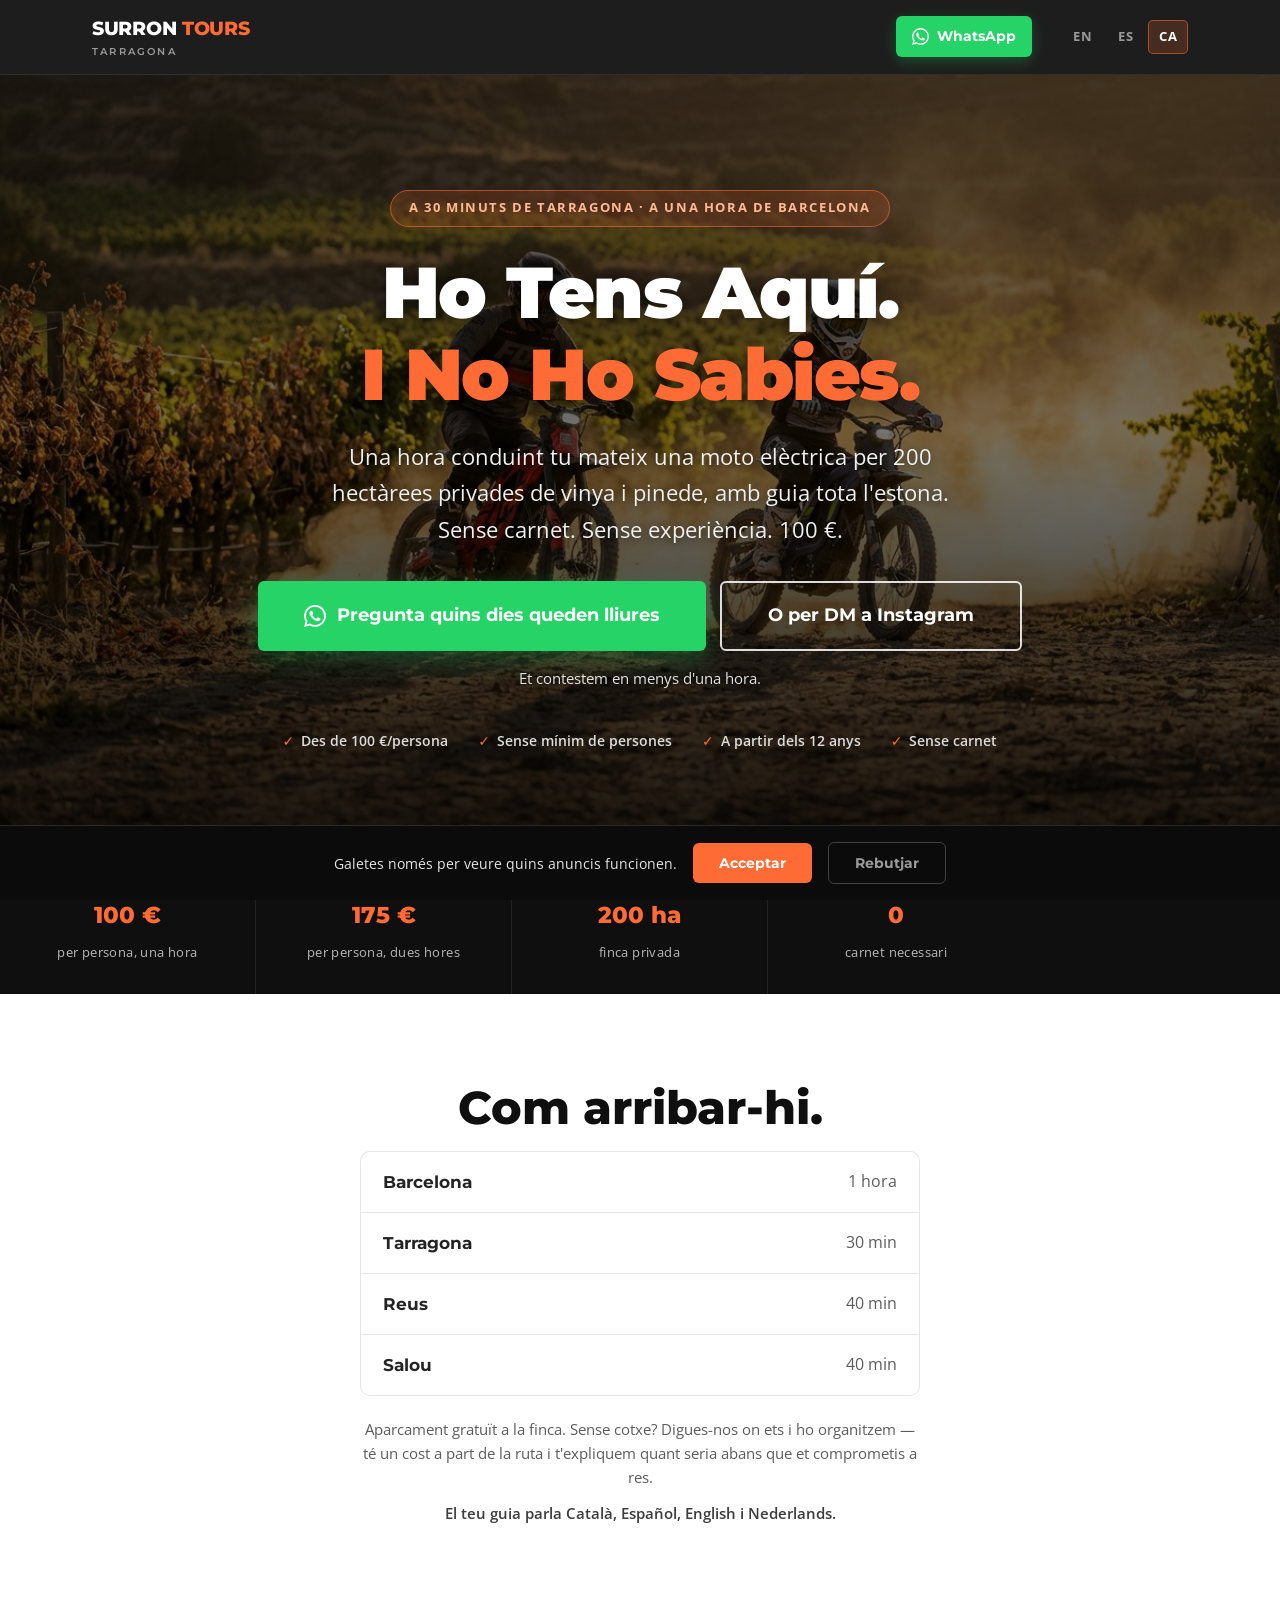
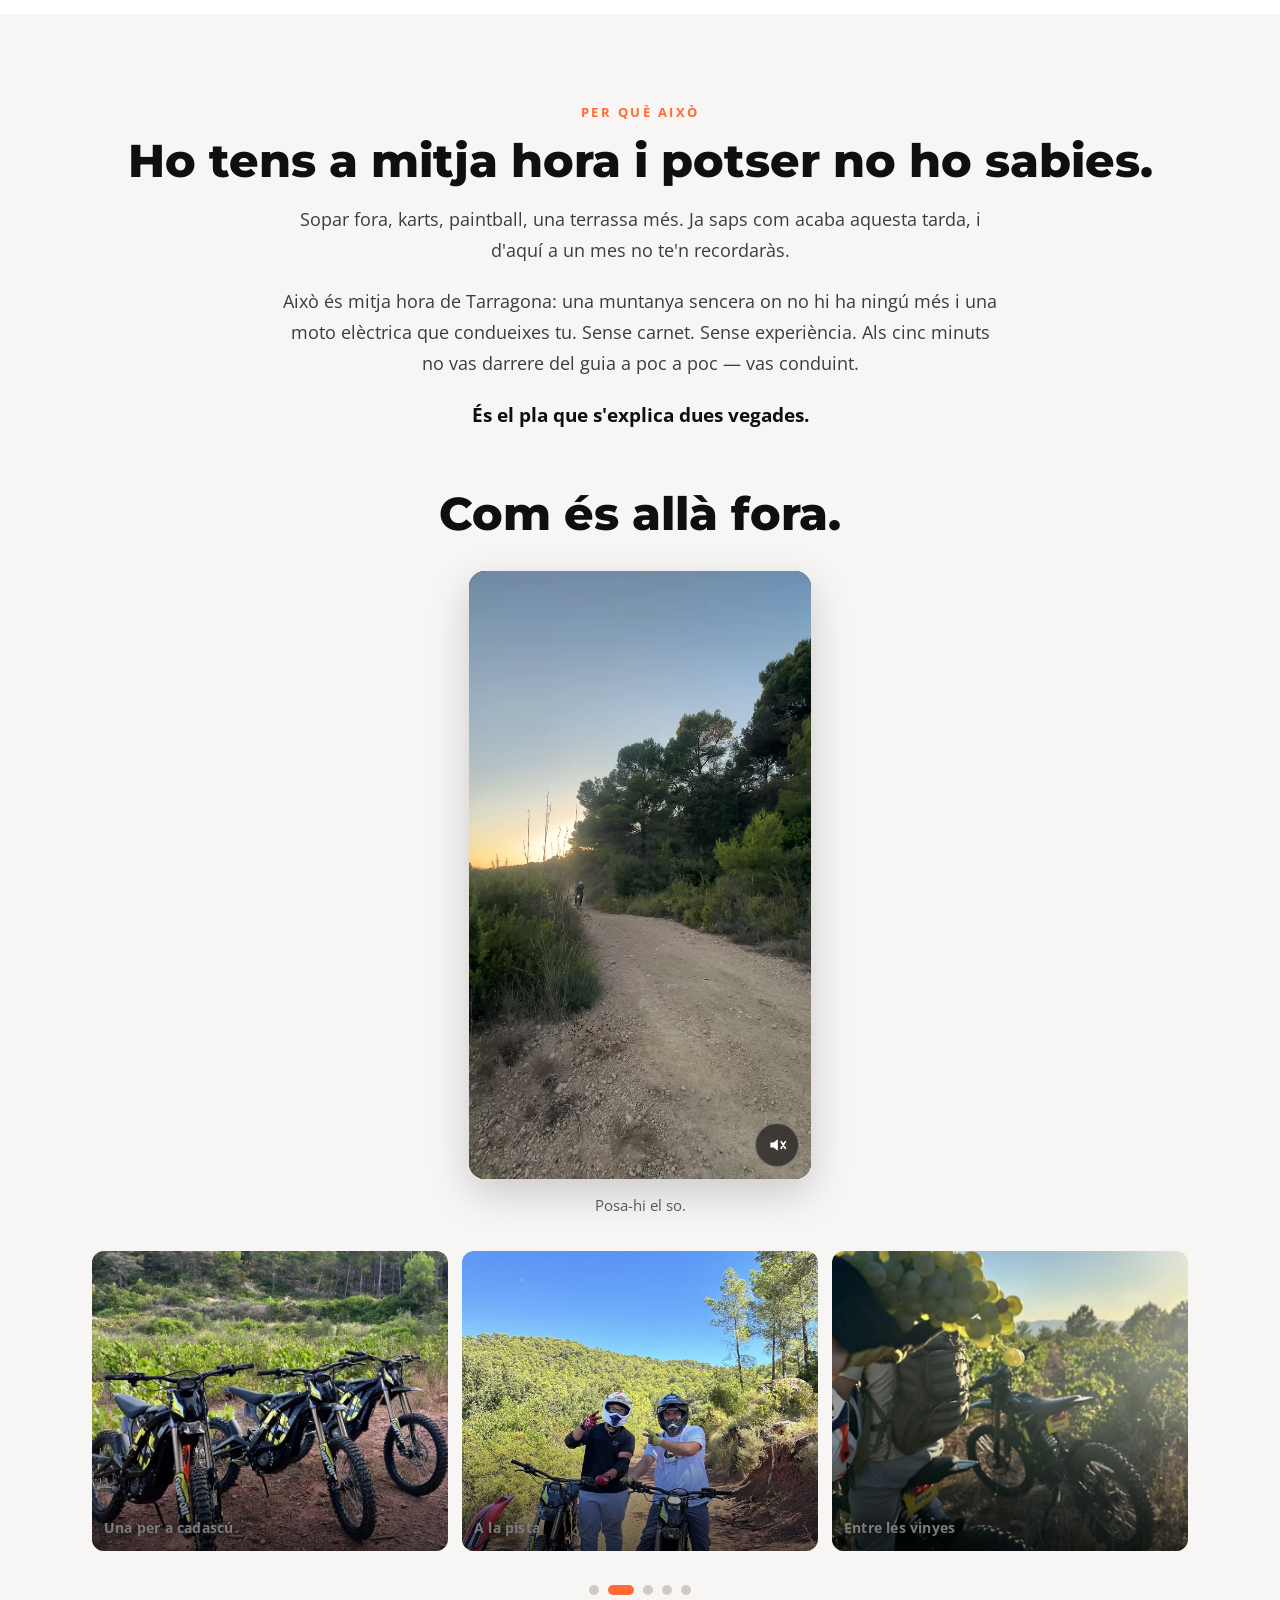
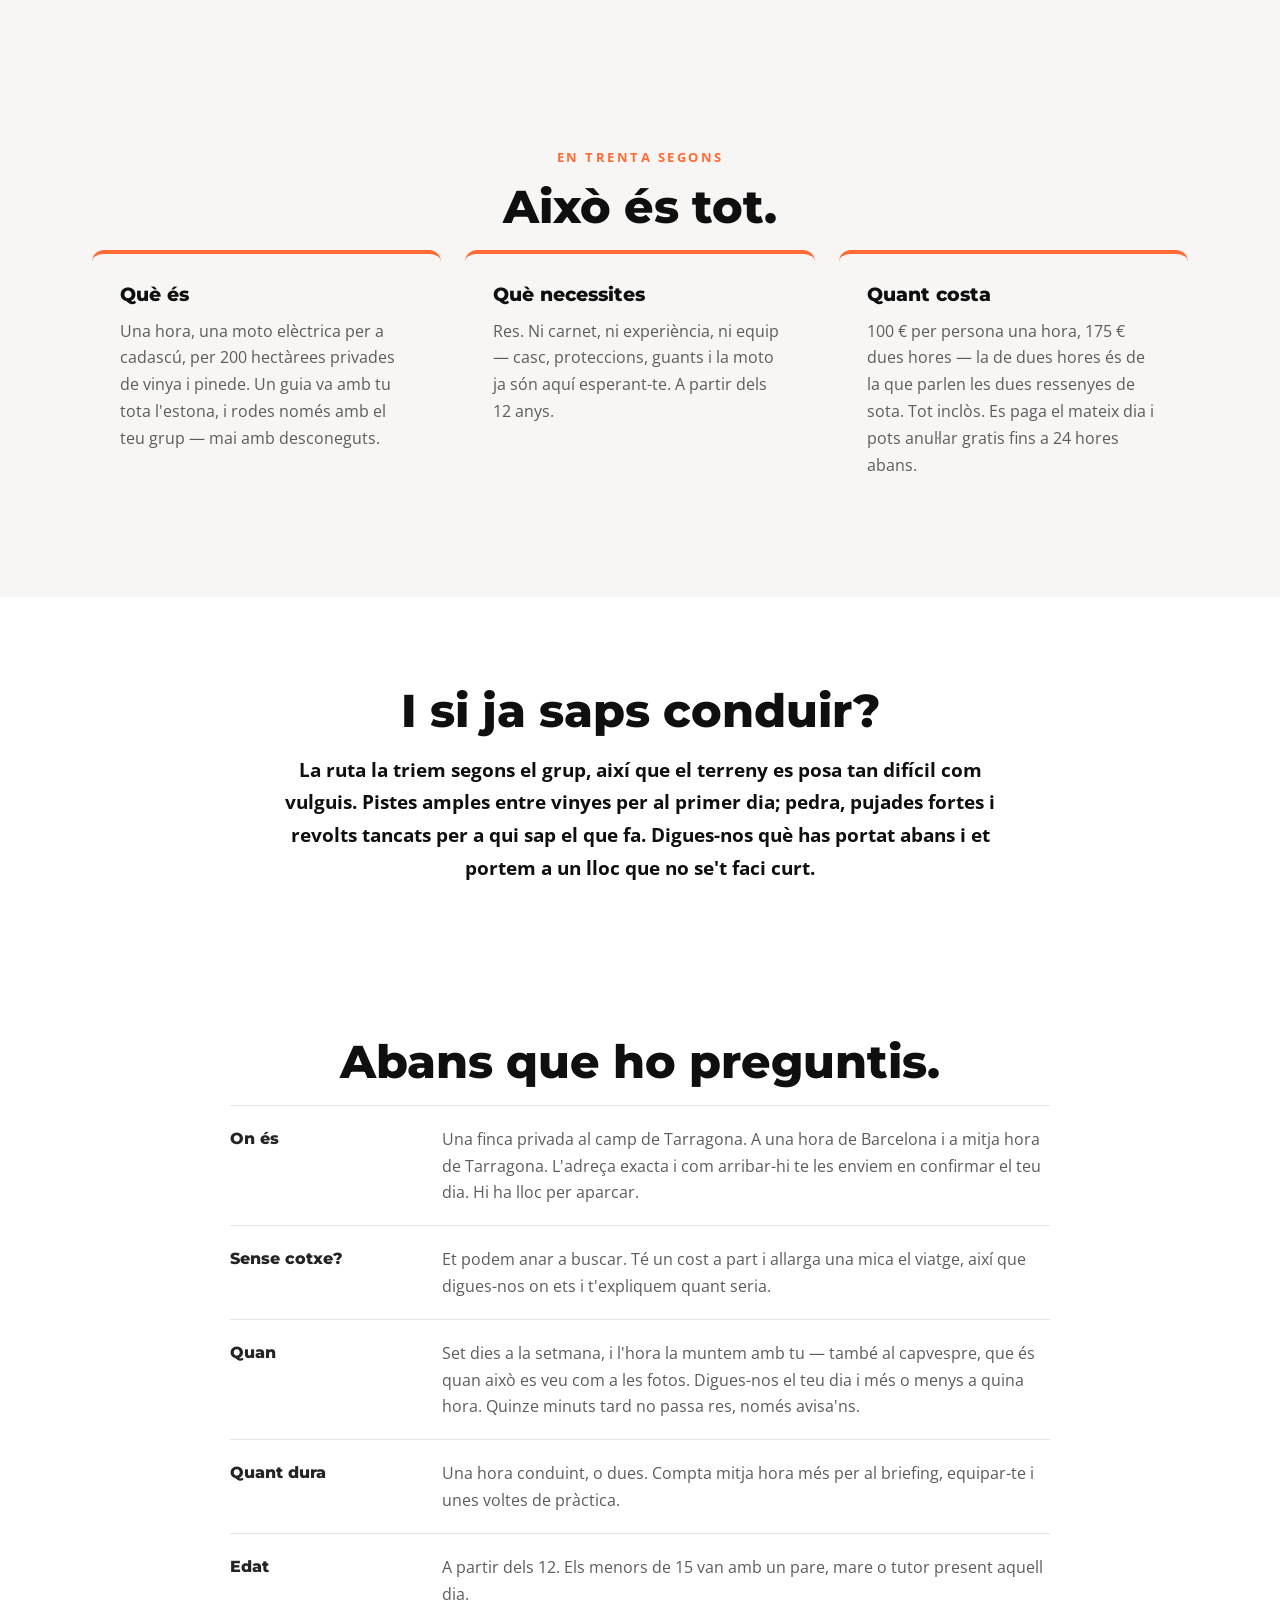
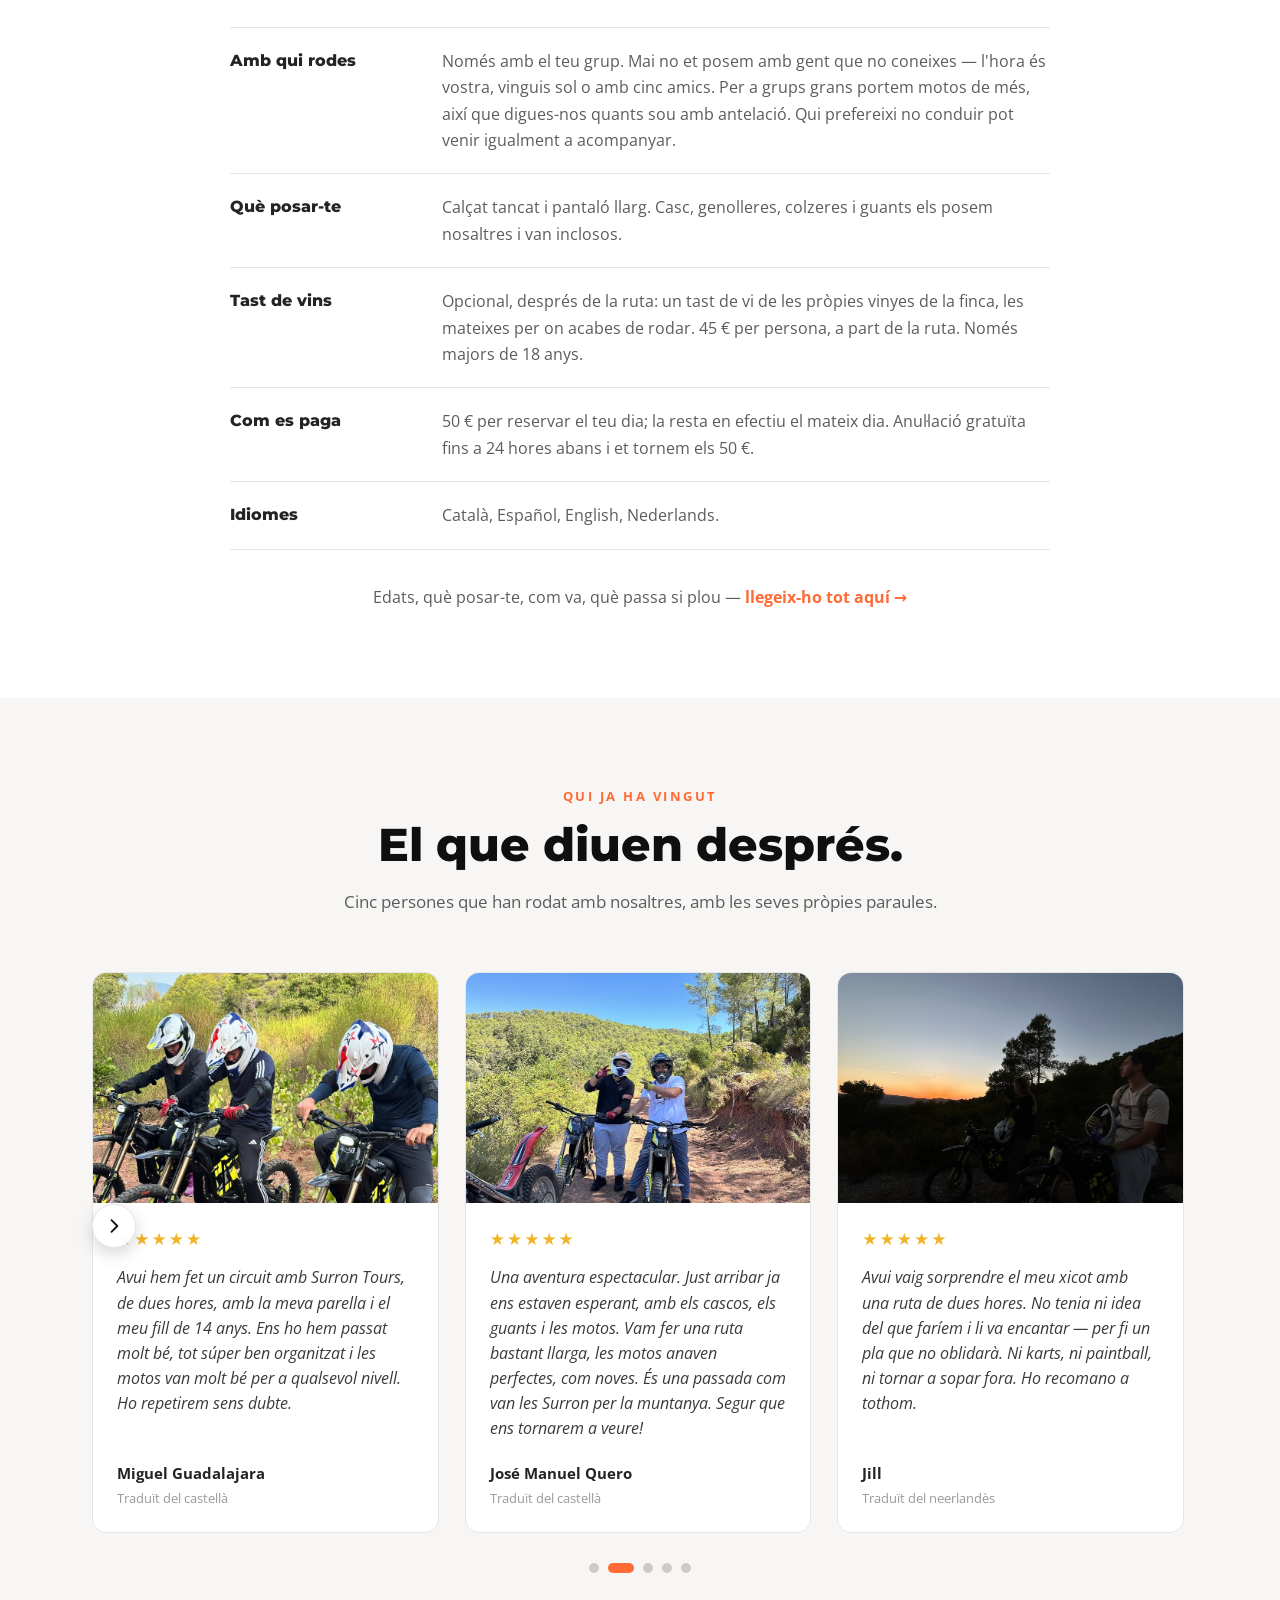
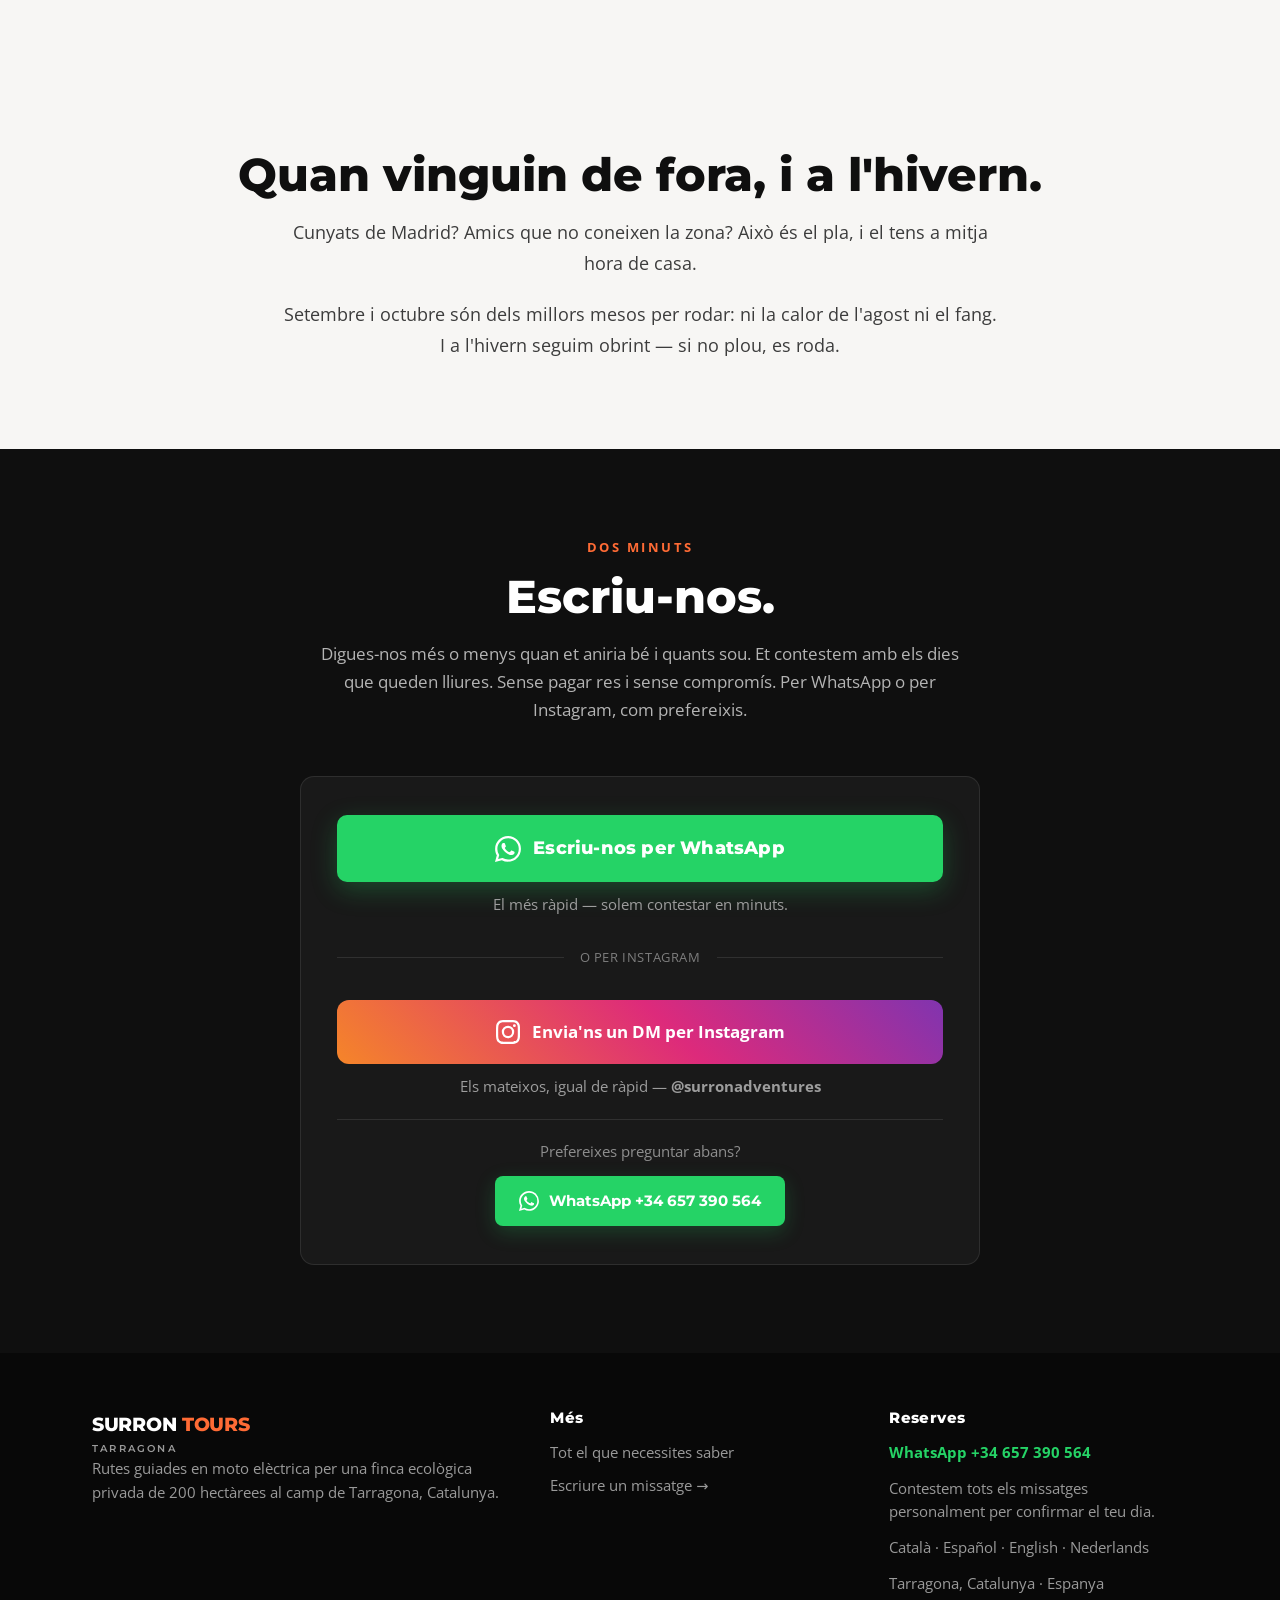
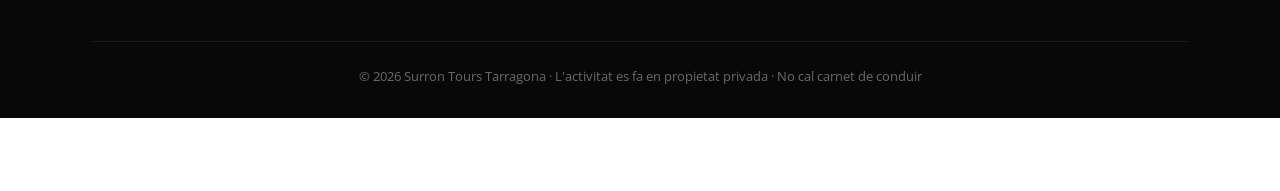
==== ca/index.html @ 44f32e40 "Tast de vins (CA)" ====
<!DOCTYPE html>
<html lang="ca">
<head>
<meta charset="UTF-8">
<meta name="viewport" content="width=device-width, initial-scale=1.0">
<meta name="facebook-domain-verification" content="gn4ay5faop5r913kbmelxx791i2kgo">

<title>Surron Tours Tarragona | Moto elèctrica per 200 hectàrees privades</title>
<meta name="description" content="Una hora en moto elèctrica per 200 hectàrees privades al camp de Tarragona. Sense carnet, sense experiència, equip inclòs. 100 €. Escriu-nos i et diem quins dies queden lliures.">
<meta name="theme-color" content="#0f0f0f">
<link rel="canonical" href="https://surrontours.com/ca/">
<link rel="alternate" hreflang="en" href="https://surrontours.com/">
<link rel="alternate" hreflang="es" href="https://surrontours.com/es/">
<link rel="alternate" hreflang="ca" href="https://surrontours.com/ca/">
<link rel="alternate" hreflang="x-default" href="https://surrontours.com/">
<meta property="og:type" content="website">
<meta property="og:site_name" content="Surron Tours Tarragona">
<meta property="og:title" content="Ho tens aquí mateix | Surron Tours Tarragona">
<meta property="og:description" content="Condueix una moto elèctrica per 200 hectàrees privades al camp de Tarragona. Sense carnet. Equip inclòs. Des de 100 €.">
<meta property="og:url" content="https://surrontours.com/ca/">
<meta property="og:image" content="https://surrontours.com/img/couple-vineyard.jpg">
<meta property="og:image:width" content="1200">
<meta property="og:image:height" content="896">
<meta property="og:locale" content="ca_ES">
<meta name="twitter:card" content="summary_large_image">
<meta name="twitter:title" content="Ho tens aquí mateix | Surron Tours Tarragona">
<meta name="twitter:description" content="Condueix una moto elèctrica per 200 hectàrees privades al camp de Tarragona. Sense carnet. Equip inclòs. Des de 100 €.">
<meta name="twitter:image" content="https://surrontours.com/img/couple-vineyard.jpg">

<link rel="icon" href="data:image/svg+xml,<svg xmlns='http://www.w3.org/2000/svg' viewBox='0 0 100 100'><rect width='100' height='100' rx='22' fill='%230f0f0f'/><text y='72' x='50' font-size='60' text-anchor='middle' fill='%23ff6b35' font-family='Arial,sans-serif' font-weight='bold'>S</text></svg>">

<link rel="preconnect" href="https://fonts.googleapis.com">
<link rel="preconnect" href="https://fonts.gstatic.com" crossorigin>
<link href="https://fonts.googleapis.com/css2?family=Montserrat:wght@600;700;800;900&family=Open+Sans:wght@400;600;700&display=swap" rel="stylesheet">

<link rel="stylesheet" href="/style.css?v=20">
</head>
<body>

<script type="application/ld+json">
{
  "@context": "https://schema.org",
  "@type": "TouristAttraction",
  "name": "Surron Tours Tarragona",
  "description": "Rutes guiades en moto elèctrica per una finca privada de 200 hectàrees al camp de Tarragona. Condueix una Surron Light Bee entre vinyes, bosc i terreny off-road. Sense carnet de conduir. Equip de protecció inclòs.",
  "url": "https://surrontours.com/ca/",
  "image": "https://surrontours.com/img/couple-vineyard.jpg",
  "address": {
    "@type": "PostalAddress",
    "addressRegion": "Tarragona",
    "addressCountry": "ES"
  },
  "isAccessibleForFree": false,
  "availableLanguage": [
    "Spanish",
    "Catalan",
    "English",
    "Dutch"
  ],
  "makesOffer": {
    "@type": "Offer",
    "name": "Ruta guiada d'1 hora en Surron Light Bee",
    "price": "100",
    "priceCurrency": "EUR",
    "availability": "https://schema.org/InStock"
  }
}
</script>

<header>
  <div class="nav-wrap">
    <a href="/ca/" class="logo">SURRON <span>TOURS</span><small>Tarragona</small></a>
    <a href="https://wa.me/34657390564?text=Hola%21%20Quins%20dies%20teniu%20lliures%20per%20a%20la%20ruta%20en%20Surron%3F" class="btn btn-sm hdr-wa" target="_blank" rel="noopener" aria-label="WhatsApp">
      <svg viewBox="0 0 24 24" width="17" height="17" aria-hidden="true"><path fill="currentColor" d="M17.472 14.382c-.297-.149-1.758-.867-2.03-.967-.273-.099-.471-.148-.67.15-.197.297-.767.966-.94 1.164-.173.199-.347.223-.644.075-.297-.15-1.255-.463-2.39-1.475-.883-.788-1.48-1.761-1.653-2.059-.173-.297-.018-.458.13-.606.134-.133.298-.347.446-.52.149-.174.198-.298.298-.497.099-.198.05-.371-.025-.52-.075-.149-.669-1.612-.916-2.207-.242-.579-.487-.5-.669-.51a12.8 12.8 0 0 0-.57-.01c-.198 0-.52.074-.792.372-.272.297-1.04 1.016-1.04 2.479 0 1.462 1.065 2.875 1.213 3.074.149.198 2.096 3.2 5.077 4.487.709.306 1.262.489 1.694.625.712.227 1.36.195 1.872.118.571-.085 1.758-.719 2.006-1.413.248-.694.248-1.289.173-1.413-.074-.124-.272-.198-.57-.347m-5.421 7.403h-.004a9.87 9.87 0 0 1-5.031-1.378l-.361-.214-3.741.982.998-3.648-.235-.374a9.86 9.86 0 0 1-1.51-5.26c.001-5.45 4.436-9.884 9.888-9.884a9.82 9.82 0 0 1 6.988 2.896 9.83 9.83 0 0 1 2.893 6.994c-.003 5.45-4.437 9.885-9.885 9.885M20.52 3.449C18.24 1.245 15.24 0 12.045 0 5.463 0 .104 5.334.101 11.893c0 2.096.549 4.142 1.595 5.945L0 24l6.305-1.654a11.9 11.9 0 0 0 5.683 1.448h.005c6.582 0 11.94-5.335 11.943-11.893a11.8 11.8 0 0 0-3.416-8.402"/></svg> WhatsApp
    </a>
    <span class="lang"><a href="/" hreflang="en">EN</a><a href="/es/" hreflang="es">ES</a><a href="/ca/" class="on" hreflang="ca">CA</a></span>
  </div>
</header>

<section class="hero" id="top">
  <div class="hero-inner">
    <div class="hero-badge">A 30 minuts de Tarragona · A una hora de Barcelona</div>
    <h1>Ho Tens Aquí.<br><em>I No Ho Sabies.</em></h1>
    <p class="lead">Una hora conduint tu mateix una moto elèctrica per 200 hectàrees privades de vinya i pinede, amb guia tota l'estona. Sense carnet. Sense experiència. 100 €.</p>
    <div class="hero-cta">
      <a href="https://wa.me/34657390564?text=Hola%21%20Quins%20dies%20teniu%20lliures%20per%20a%20la%20ruta%20en%20Surron%3F" class="btn btn-lg btn-wa" target="_blank" rel="noopener">
        <svg viewBox="0 0 24 24" width="22" height="22" aria-hidden="true"><path fill="currentColor" d="M17.472 14.382c-.297-.149-1.758-.867-2.03-.967-.273-.099-.471-.148-.67.15-.197.297-.767.966-.94 1.164-.173.199-.347.223-.644.075-.297-.15-1.255-.463-2.39-1.475-.883-.788-1.48-1.761-1.653-2.059-.173-.297-.018-.458.13-.606.134-.133.298-.347.446-.52.149-.174.198-.298.298-.497.099-.198.05-.371-.025-.52-.075-.149-.669-1.612-.916-2.207-.242-.579-.487-.5-.669-.51a12.8 12.8 0 0 0-.57-.01c-.198 0-.52.074-.792.372-.272.297-1.04 1.016-1.04 2.479 0 1.462 1.065 2.875 1.213 3.074.149.198 2.096 3.2 5.077 4.487.709.306 1.262.489 1.694.625.712.227 1.36.195 1.872.118.571-.085 1.758-.719 2.006-1.413.248-.694.248-1.289.173-1.413-.074-.124-.272-.198-.57-.347m-5.421 7.403h-.004a9.87 9.87 0 0 1-5.031-1.378l-.361-.214-3.741.982.998-3.648-.235-.374a9.86 9.86 0 0 1-1.51-5.26c.001-5.45 4.436-9.884 9.888-9.884a9.82 9.82 0 0 1 6.988 2.896 9.83 9.83 0 0 1 2.893 6.994c-.003 5.45-4.437 9.885-9.885 9.885M20.52 3.449C18.24 1.245 15.24 0 12.045 0 5.463 0 .104 5.334.101 11.893c0 2.096.549 4.142 1.595 5.945L0 24l6.305-1.654a11.9 11.9 0 0 0 5.683 1.448h.005c6.582 0 11.94-5.335 11.943-11.893a11.8 11.8 0 0 0-3.416-8.402"/></svg> Pregunta quins dies queden lliures
      </a>
      <a href="https://ig.me/m/surronadventures" class="btn btn-lg btn-ghost" target="_blank" rel="noopener">O per DM a Instagram</a>
    </div>
    <p class="cta-noot">Et contestem en menys d'una hora.</p>
    <div class="hero-trust"><span>Des de 100 €/persona</span><span>Sense mínim de persones</span><span>A partir dels 12 anys</span><span>Sense carnet</span></div>
  </div>
</section>

<section class="factbar" style="padding:0">
  <div class="factbar-grid"><div class="fact"><b>100 €</b><span>per persona, una hora</span></div><div class="fact"><b>175 €</b><span>per persona, dues hores</span></div><div class="fact"><b>200 ha</b><span>finca privada</span></div><div class="fact"><b>0</b><span>carnet necessari</span></div></div>
</section>

<section class="afstand">
  <div class="container">
    <h2 class="section-title">Com arribar-hi.</h2>
    <div class="komen-lijst">
        <div class="komen-rij"><b>Barcelona</b><span>1 hora</span></div>
        <div class="komen-rij"><b>Tarragona</b><span>30 min</span></div>
        <div class="komen-rij"><b>Reus</b><span>40 min</span></div>
        <div class="komen-rij"><b>Salou</b><span>40 min</span></div>
    </div>
    <p class="komen-noot">Aparcament gratuït a la finca. Sense cotxe? Digues-nos on ets i ho organitzem — té un cost a part de la ruta i t'expliquem quant seria abans que et comprometis a res.</p>
    <p class="komen-noot afstand-talen">El teu guia parla Català, Español, English i Nederlands.</p>
  </div>
</section>

<section class="pitch">
  <div class="container">
    <div class="section-label">Per què això</div>
    <h2 class="section-title">Ho tens a mitja hora i potser no ho sabies.</h2>
    <div class="pitch-tekst">
      <p>Sopar fora, karts, paintball, una terrassa més. Ja saps com acaba aquesta tarda, i d'aquí a un mes no te'n recordaràs.</p>
      <p>Això és mitja hora de Tarragona: una muntanya sencera on no hi ha ningú més i una moto elèctrica que condueixes tu. Sense carnet. Sense experiència. Als cinc minuts no vas darrere del guia a poc a poc — vas conduint.</p>
      <p>És el pla que s'explica dues vegades.</p>
    </div>
  </div>
</section>

<section class="beeld">
  <div class="container">
    <h2 class="section-title beeld-titel">Com és allà fora.</h2>

    <figure class="rit">
      <div class="rit-doos">
        <video poster="/video/poster.jpg?v=2" muted loop playsinline preload="none"
               width="720" height="1280" aria-label="Onze segons a la finca al capvespre — pilots a la pista, les vinyes, la vall." data-rit>
          <source src="/video/rit.mp4?v=2" type="video/mp4">
          <source src="/video/rit.webm?v=2" type="video/webm">
        </video>
        <button class="rit-geluid" type="button"
                data-aan="Activa el so" data-uit="Silencia"
                aria-label="Activa el so">
          <svg viewBox="0 0 24 24" width="20" height="20" aria-hidden="true">
            <path d="M4 9v6h4l5 4V5L8 9H4z" fill="currentColor"/>
            <path class="rit-streep" d="M17 8l5 8M22 8l-5 8" stroke="currentColor" stroke-width="2" stroke-linecap="round" fill="none"/>
          </svg>
        </button>
      </div>
      <figcaption>Posa-hi el so.</figcaption>
    </figure>

    <div class="foto-slider rev-slider" data-slider>
      <div class="foto-track slider-track" tabindex="0">
        <figure class="foto" data-slide>
          <img src="/img/fleet-three.jpg" alt="Tres motos elèctriques Surron Light Bee en filera sobre terra roja, amb vinya i pineda al darrere" loading="lazy">
          <figcaption>Una per a cadascú</figcaption>
        </figure>
        <figure class="foto" data-slide>
          <img src="/img/feel-trail.jpg" alt="Dues persones aturades en una pista entre la brolla a la finca privada a prop de Tarragona" loading="lazy">
          <figcaption>A la pista</figcaption>
        </figure>
        <figure class="foto" data-slide>
          <img src="/img/through-the-vines.jpg" alt="Pilot en moto elèctrica per un camí entre les vinyes de la finca" loading="lazy">
          <figcaption>Entre les vinyes</figcaption>
        </figure>
        <figure class="foto" data-slide>
          <img src="/img/track-clouds.jpg" alt="Dues motos elèctriques en una pista roja oberta amb els turons boscosos al darrere" loading="lazy">
          <figcaption>Pista oberta</figcaption>
        </figure>
        <figure class="foto" data-slide>
          <img src="/img/valley-bikes.jpg" alt="Dues motos elèctriques a l'herba seca amb la vall i els pins al fons" loading="lazy">
          <figcaption>La vall</figcaption>
        </figure>
      </div>
      <div class="foto-dots slider-dots" hidden>
        <button class="rev-dot" type="button" aria-label="Ves a la foto 1"></button>
        <button class="rev-dot" type="button" aria-label="Ves a la foto 2"></button>
        <button class="rev-dot" type="button" aria-label="Ves a la foto 3"></button>
        <button class="rev-dot" type="button" aria-label="Ves a la foto 4"></button>
        <button class="rev-dot" type="button" aria-label="Ves a la foto 5"></button>
      </div>
    </div>
  </div>
</section>

<section class="kort">
  <div class="container">
    <div class="section-label">En trenta segons</div>
    <h2 class="section-title">Això és tot.</h2>
    <div class="kort-grid">
      <div class="kort-card">
        <h3>Què és</h3>
        <p>Una hora, una moto elèctrica per a cadascú, per 200 hectàrees privades de vinya i pinede. Un guia va amb tu tota l'estona, i rodes només amb el teu grup — mai amb desconeguts.</p>
      </div>
      <div class="kort-card">
        <h3>Què necessites</h3>
        <p>Res. Ni carnet, ni experiència, ni equip — casc, proteccions, guants i la moto ja són aquí esperant-te. A partir dels 12 anys.</p>
      </div>
      <div class="kort-card">
        <h3>Quant costa</h3>
        <p>100 € per persona una hora, 175 € dues hores — la de dues hores és de la que parlen les dues ressenyes de sota. Tot inclòs. Es paga el mateix dia i pots anul·lar gratis fins a 24 hores abans.</p>
      </div>
    </div>
  </div>
</section>


<section class="niveau">
  <div class="container">
    <h2 class="section-title">I si ja saps conduir?</h2>
    <div class="pitch-tekst"><p>La ruta la triem segons el grup, així que el terreny es posa tan difícil com vulguis. Pistes amples entre vinyes per al primer dia; pedra, pujades fortes i revolts tancats per a qui sap el que fa. Digues-nos què has portat abans i et portem a un lloc que no se't faci curt.</p></div>
  </div>
</section>

<section class="prakt">
  <div class="container">
    <h2 class="section-title">Abans que ho preguntis.</h2>
    <div class="prakt-lijst">
      <div class="prakt-rij">
        <b>On és</b>
        <span>Una finca privada al camp de Tarragona. A una hora de Barcelona i a mitja hora de Tarragona. L'adreça exacta i com arribar-hi te les enviem en confirmar el teu dia. Hi ha lloc per aparcar.</span>
      </div>
      <div class="prakt-rij">
        <b>Sense cotxe?</b>
        <span>Et podem anar a buscar. Té un cost a part i allarga una mica el viatge, així que digues-nos on ets i t'expliquem quant seria.</span>
      </div>
      <div class="prakt-rij">
        <b>Quan</b>
        <span>Set dies a la setmana, i l'hora la muntem amb tu — també al capvespre, que és quan això es veu com a les fotos. Digues-nos el teu dia i més o menys a quina hora. Quinze minuts tard no passa res, només avisa'ns.</span>
      </div>
      <div class="prakt-rij">
        <b>Quant dura</b>
        <span>Una hora conduint, o dues. Compta mitja hora més per al briefing, equipar-te i unes voltes de pràctica.</span>
      </div>
      <div class="prakt-rij">
        <b>Edat</b>
        <span>A partir dels 12. Els menors de 15 van amb un pare, mare o tutor present aquell dia.</span>
      </div>
      <div class="prakt-rij">
        <b>Amb qui rodes</b>
        <span>Només amb el teu grup. Mai no et posem amb gent que no coneixes — l'hora és vostra, vinguis sol o amb cinc amics. Per a grups grans portem motos de més, així que digues-nos quants sou amb antelació. Qui prefereixi no conduir pot venir igualment a acompanyar.</span>
      </div>
      <div class="prakt-rij">
        <b>Què posar-te</b>
        <span>Calçat tancat i pantaló llarg. Casc, genolleres, colzeres i guants els posem nosaltres i van inclosos.</span>
      </div>
      <div class="prakt-rij">
        <b>Tast de vins</b>
        <span>Opcional, després de la ruta: un tast de vi de les pròpies vinyes de la finca, les mateixes per on acabes de rodar. 45 € per persona, a part de la ruta. Només majors de 18 anys.</span>
      </div>
      <div class="prakt-rij">
        <b>Com es paga</b>
        <span>50 € per reservar el teu dia; la resta en efectiu el mateix dia. Anul·lació gratuïta fins a 24 hores abans i et tornem els 50 €.</span>
      </div>
      <div class="prakt-rij">
        <b>Idiomes</b>
        <span>Català, Español, English, Nederlands.</span>
      </div>
    </div>
    <p class="kort-meer">Edats, què posar-te, com va, què passa si plou — <a href="/ca/info/">llegeix-ho tot aquí →</a></p>
  </div>
</section>

<section class="reviews" id="reviews">
  <div class="container">
    <div class="section-label">Qui ja ha vingut</div>
    <h2 class="section-title">El que diuen després.</h2>
    <p class="section-intro">Cinc persones que han rodat amb nosaltres, amb les seves pròpies paraules.</p>
    <div class="rev-grid">
    <div class="rev-slider" data-slider>
      <button class="rev-nav slider-prev" type="button" aria-label="Ressenya anterior" hidden>
        <svg viewBox="0 0 24 24" width="20" height="20" aria-hidden="true"><path d="M15 5l-7 7 7 7" fill="none" stroke="currentColor" stroke-width="2.2" stroke-linecap="round" stroke-linejoin="round"/></svg>
      </button>
      <div class="rev-track slider-track" tabindex="0">
        <figure class="rev" data-slide role="group" aria-roledescription="ressenya"
                aria-label="1 / 5">
          <img src="/img/rider-trio.jpg" alt="Miguel Guadalajara" loading="lazy" width="900" height="900">
          <blockquote>
            <div class="rev-stars" aria-label="Cinc estrelles sobre cinc">★★★★★</div>
            <p>Avui hem fet un circuit amb Surron Tours, de dues hores, amb la meva parella i el meu fill de 14 anys. Ens ho hem passat molt bé, tot súper ben organitzat i les motos van molt bé per a qualsevol nivell. Ho repetirem sens dubte.</p>
          </blockquote>
          <figcaption>Miguel Guadalajara<div class="rev-src">Traduït del castellà</div></figcaption>
        </figure>
        <figure class="rev" data-slide role="group" aria-roledescription="ressenya"
                aria-label="2 / 5">
          <img src="/img/rider-duo.jpg" alt="José Manuel Quero" loading="lazy" width="900" height="900">
          <blockquote>
            <div class="rev-stars" aria-label="Cinc estrelles sobre cinc">★★★★★</div>
            <p>Una aventura espectacular. Just arribar ja ens estaven esperant, amb els cascos, els guants i les motos. Vam fer una ruta bastant llarga, les motos anaven perfectes, com noves. És una passada com van les Surron per la muntanya. Segur que ens tornarem a veure!</p>
          </blockquote>
          <figcaption>José Manuel Quero<div class="rev-src">Traduït del castellà</div></figcaption>
        </figure>
        <figure class="rev" data-slide role="group" aria-roledescription="ressenya"
                aria-label="3 / 5">
          <img src="/img/rider-sunset.jpg" alt="Jill" loading="lazy" width="900" height="900">
          <blockquote>
            <div class="rev-stars" aria-label="Cinc estrelles sobre cinc">★★★★★</div>
            <p>Avui vaig sorprendre el meu xicot amb una ruta de dues hores. No tenia ni idea del que faríem i li va encantar — per fi un pla que no oblidarà. Ni karts, ni paintball, ni tornar a sopar fora. Ho recomano a tothom.</p>
          </blockquote>
          <figcaption>Jill<div class="rev-src">Traduït del neerlandès</div></figcaption>
        </figure>
        <figure class="rev" data-slide role="group" aria-roledescription="ressenya"
                aria-label="4 / 5">
          <img src="/img/review-jada.jpg" alt="Jada" loading="lazy" width="900" height="900">
          <blockquote>
            <div class="rev-stars" aria-label="Cinc estrelles sobre cinc">★★★★★</div>
            <p>Una experiència inoblidable! M'ho vaig passar genial recorrent els camins entre vinyes, envoltada de natura i a sobre amb una posta de sol i unes vistes precioses. Va ser un pla diferent, súper divertit i que vaig gaudir un munt. Per repetir-ho sense pensar-ho!</p>
          </blockquote>
          <figcaption>Jada<div class="rev-src">Traduït del castellà</div></figcaption>
        </figure>
        <figure class="rev" data-slide role="group" aria-roledescription="ressenya"
                aria-label="5 / 5">
          <img src="/img/review-oliver.jpg" alt="Oliver" loading="lazy" width="900" height="900">
          <blockquote>
            <div class="rev-stars" aria-label="Cinc estrelles sobre cinc">★★★★★</div>
            <p>Era la meva primera vegada en una Surron. El guia és molt simpàtic i proper, va ser una experiència molt divertida i la recomano sens dubte a tothom, des de principiants fins a pilots avançats.</p>
          </blockquote>
          <figcaption>Oliver<div class="rev-src">Traduït de l'anglès</div></figcaption>
        </figure>
      </div>
      <button class="rev-nav slider-next" type="button" aria-label="Ressenya següent" hidden>
        <svg viewBox="0 0 24 24" width="20" height="20" aria-hidden="true"><path d="M9 5l7 7-7 7" fill="none" stroke="currentColor" stroke-width="2.2" stroke-linecap="round" stroke-linejoin="round"/></svg>
      </button>
      <div class="rev-dots slider-dots" hidden>
        <button class="rev-dot" type="button" aria-label="Ves a la ressenya 1"></button>
        <button class="rev-dot" type="button" aria-label="Ves a la ressenya 2"></button>
        <button class="rev-dot" type="button" aria-label="Ves a la ressenya 3"></button>
        <button class="rev-dot" type="button" aria-label="Ves a la ressenya 4"></button>
        <button class="rev-dot" type="button" aria-label="Ves a la ressenya 5"></button>
      </div>
    </div>
    </div>
  </div>
</section>


<section class="winter">
  <div class="container">
    <h2 class="section-title">Quan vinguin de fora, i a l'hivern.</h2>
    <div class="pitch-tekst">
      <p>Cunyats de Madrid? Amics que no coneixen la zona? Això és el pla, i el tens a mitja hora de casa.</p>
      <p>Setembre i octubre són dels millors mesos per rodar: ni la calor de l'agost ni el fang. I a l'hivern seguim obrint — si no plou, es roda.</p>
    </div>
  </div>
</section>

<section class="book" id="book">
  <div class="container">
    <div class="section-label">Dos minuts</div>
    <h2 class="section-title">Escriu-nos.</h2>
    <p class="section-intro">Digues-nos més o menys quan et aniria bé i quants sou. Et contestem amb els dies que queden lliures. Sense pagar res i sense compromís. Per WhatsApp o per Instagram, com prefereixis.</p>

    <div class="book-wrap">
      <div class="wa-lead">
        <a class="wa-cta" href="https://wa.me/34657390564?text=Hola%21%20Quins%20dies%20teniu%20lliures%20per%20a%20la%20ruta%20en%20Surron%3F" target="_blank" rel="noopener">
          <svg viewBox="0 0 24 24" width="26" height="26" aria-hidden="true"><path fill="currentColor" d="M17.472 14.382c-.297-.149-1.758-.867-2.03-.967-.273-.099-.471-.148-.67.15-.197.297-.767.966-.94 1.164-.173.199-.347.223-.644.075-.297-.15-1.255-.463-2.39-1.475-.883-.788-1.48-1.761-1.653-2.059-.173-.297-.018-.458.13-.606.134-.133.298-.347.446-.52.149-.174.198-.298.298-.497.099-.198.05-.371-.025-.52-.075-.149-.669-1.612-.916-2.207-.242-.579-.487-.5-.669-.51a12.8 12.8 0 0 0-.57-.01c-.198 0-.52.074-.792.372-.272.297-1.04 1.016-1.04 2.479 0 1.462 1.065 2.875 1.213 3.074.149.198 2.096 3.2 5.077 4.487.709.306 1.262.489 1.694.625.712.227 1.36.195 1.872.118.571-.085 1.758-.719 2.006-1.413.248-.694.248-1.289.173-1.413-.074-.124-.272-.198-.57-.347m-5.421 7.403h-.004a9.87 9.87 0 0 1-5.031-1.378l-.361-.214-3.741.982.998-3.648-.235-.374a9.86 9.86 0 0 1-1.51-5.26c.001-5.45 4.436-9.884 9.888-9.884a9.82 9.82 0 0 1 6.988 2.896 9.83 9.83 0 0 1 2.893 6.994c-.003 5.45-4.437 9.885-9.885 9.885M20.52 3.449C18.24 1.245 15.24 0 12.045 0 5.463 0 .104 5.334.101 11.893c0 2.096.549 4.142 1.595 5.945L0 24l6.305-1.654a11.9 11.9 0 0 0 5.683 1.448h.005c6.582 0 11.94-5.335 11.943-11.893a11.8 11.8 0 0 0-3.416-8.402"/></svg>
          Escriu-nos per WhatsApp
        </a>
        <p class="wa-note">El més ràpid — solem contestar en minuts.</p>
        <div class="wa-or"><span>o per Instagram</span></div>
      </div>

      <a class="ig-cta" href="https://ig.me/m/surronadventures" target="_blank" rel="noopener">
        <svg viewBox="0 0 24 24" width="24" height="24" aria-hidden="true"><path fill="currentColor" d="M12 2.2c3.2 0 3.6 0 4.8.1 1.2.1 1.8.2 2.2.4.6.2 1 .5 1.4.9.4.4.7.8.9 1.4.2.4.4 1 .4 2.2.1 1.2.1 1.6.1 4.8s0 3.6-.1 4.8c-.1 1.2-.2 1.8-.4 2.2-.2.6-.5 1-.9 1.4-.4.4-.8.7-1.4.9-.4.2-1 .4-2.2.4-1.2.1-1.6.1-4.8.1s-3.6 0-4.8-.1c-1.2-.1-1.8-.2-2.2-.4-.6-.2-1-.5-1.4-.9-.4-.4-.7-.8-.9-1.4-.2-.4-.4-1-.4-2.2C2.2 15.6 2.2 15.2 2.2 12s0-3.6.1-4.8c.1-1.2.2-1.8.4-2.2.2-.6.5-1 .9-1.4.4-.4.8-.7 1.4-.9.4-.2 1-.4 2.2-.4C8.4 2.2 8.8 2.2 12 2.2M12 0C8.7 0 8.3 0 7.1.1 5.8.1 4.9.3 4.1.6c-.8.3-1.5.7-2.1 1.4C1.3 2.6.9 3.3.6 4.1.3 4.9.1 5.8.1 7.1 0 8.3 0 8.7 0 12s0 3.7.1 4.9c.1 1.3.3 2.2.6 3 .3.8.7 1.5 1.4 2.1.6.7 1.3 1.1 2.1 1.4.8.3 1.7.5 3 .6C8.3 24 8.7 24 12 24s3.7 0 4.9-.1c1.3-.1 2.2-.3 3-.6.8-.3 1.5-.7 2.1-1.4.7-.6 1.1-1.3 1.4-2.1.3-.8.5-1.7.6-3 .1-1.2.1-1.6.1-4.9s0-3.7-.1-4.9c-.1-1.3-.3-2.2-.6-3-.3-.8-.7-1.5-1.4-2.1C21.4 1.3 20.7.9 19.9.6c-.8-.3-1.7-.5-3-.6C15.7 0 15.3 0 12 0zm0 5.8a6.2 6.2 0 1 0 0 12.4 6.2 6.2 0 0 0 0-12.4zM12 16a4 4 0 1 1 0-8 4 4 0 0 1 0 8zm6.4-11.8a1.4 1.4 0 1 0 0 2.9 1.4 1.4 0 0 0 0-2.9z"/></svg>
        Envia'ns un DM per Instagram
      </a>
      <p class="wa-note">Els mateixos, igual de ràpid — <b>@surronadventures</b></p>

      <div class="book-alt">
        <div class="wa-alt">
          <span>Prefereixes preguntar abans?</span>
          <a class="wa-btn" href="https://wa.me/34657390564?text=Hola%21%20Tinc%20un%20dubte%20sobre%20la%20ruta%20en%20Surron." target="_blank" rel="noopener">
            <svg viewBox="0 0 24 24" width="20" height="20" aria-hidden="true"><path fill="currentColor" d="M17.472 14.382c-.297-.149-1.758-.867-2.03-.967-.273-.099-.471-.148-.67.15-.197.297-.767.966-.94 1.164-.173.199-.347.223-.644.075-.297-.15-1.255-.463-2.39-1.475-.883-.788-1.48-1.761-1.653-2.059-.173-.297-.018-.458.13-.606.134-.133.298-.347.446-.52.149-.174.198-.298.298-.497.099-.198.05-.371-.025-.52-.075-.149-.669-1.612-.916-2.207-.242-.579-.487-.5-.669-.51a12.8 12.8 0 0 0-.57-.01c-.198 0-.52.074-.792.372-.272.297-1.04 1.016-1.04 2.479 0 1.462 1.065 2.875 1.213 3.074.149.198 2.096 3.2 5.077 4.487.709.306 1.262.489 1.694.625.712.227 1.36.195 1.872.118.571-.085 1.758-.719 2.006-1.413.248-.694.248-1.289.173-1.413-.074-.124-.272-.198-.57-.347m-5.421 7.403h-.004a9.87 9.87 0 0 1-5.031-1.378l-.361-.214-3.741.982.998-3.648-.235-.374a9.86 9.86 0 0 1-1.51-5.26c.001-5.45 4.436-9.884 9.888-9.884a9.82 9.82 0 0 1 6.988 2.896 9.83 9.83 0 0 1 2.893 6.994c-.003 5.45-4.437 9.885-9.885 9.885M20.52 3.449C18.24 1.245 15.24 0 12.045 0 5.463 0 .104 5.334.101 11.893c0 2.096.549 4.142 1.595 5.945L0 24l6.305-1.654a11.9 11.9 0 0 0 5.683 1.448h.005c6.582 0 11.94-5.335 11.943-11.893a11.8 11.8 0 0 0-3.416-8.402"/></svg>
            WhatsApp +34 657 390 564
          </a>
        </div>
      </div>
    </div>
  </div>
</section>

<footer>
  <div class="container">
    <div class="foot-grid">
      <div>
        <a href="/ca/" class="logo">SURRON <span>TOURS</span><small>Tarragona</small></a>
        <p>Rutes guiades en moto elèctrica per una finca ecològica privada de 200 hectàrees al camp de Tarragona, Catalunya.</p>
      </div>
      <div class="foot">
        <h4>Més</h4>
        <a href="/ca/info/">Tot el que necessites saber</a>
        <a href="/ca/#book">Escriure un missatge →</a>
      </div>
      <div class="foot">
        <h4>Reserves</h4>
        <a class="wa-foot" href="https://wa.me/34657390564?text=Hola%21%20Quins%20dies%20teniu%20lliures%20per%20a%20la%20ruta%20en%20Surron%3F" target="_blank" rel="noopener">WhatsApp +34 657 390 564</a>
        <p style="margin-top:12px">Contestem tots els missatges personalment per confirmar el teu dia.</p>
        <p style="margin-top:12px">Català · Español · English · Nederlands</p>
        <p style="margin-top:12px">Tarragona, Catalunya · Espanya</p>
      </div>
    </div>
    <div class="foot-bottom">© 2026 Surron Tours Tarragona · L'activitat es fa en propietat privada · No cal carnet de conduir</div>
  </div>
</footer>

<script>

// FAQ
document.querySelectorAll('.faq-q').forEach(function (q) {
  q.addEventListener('click', function () {
    var item = q.parentElement;
    var wasOpen = item.classList.contains('open');
    document.querySelectorAll('.faq-item').forEach(function (i) { i.classList.remove('open'); });
    if (!wasOpen) item.classList.add('open');
  });
});

</script>

<script src="/reviews.js" defer></script>
<script src="/pixel.js?v=4" data-event="ViewContent"></script>
</body>
</html>
---- style.css ----
:root{
  --orange:#ff6b35;
  --orange-dark:#e2551f;
  --ink:#0f0f0f;
  --ink-2:#1c1c1c;
  --grey:#5c5c5c;
  --line:#e6e6e6;
  --bg-soft:#f7f6f4;
  --eco:#4caf50;
  --std:#f0b429;
  --sport:#e63946;
}
*{margin:0;padding:0;box-sizing:border-box}
html{scroll-behavior:smooth;scroll-padding-top:80px}
body{font-family:'Open Sans',system-ui,sans-serif;color:#242424;line-height:1.65;-webkit-font-smoothing:antialiased}
img{display:block;max-width:100%}
h1,h2,h3,h4{font-family:'Montserrat',sans-serif;line-height:1.15;color:var(--ink)}
a{color:inherit}
.container{max-width:1140px;margin:0 auto;padding:0 22px}
section{padding:88px 0}
.section-label{text-align:center;font-size:13px;letter-spacing:2.5px;text-transform:uppercase;color:var(--orange);font-weight:700;margin-bottom:12px}
.section-title{font-size:clamp(30px,4.4vw,46px);font-weight:800;text-align:center;margin-bottom:16px}
.section-intro{max-width:660px;margin:0 auto 52px;text-align:center;color:var(--grey);font-size:17px}

/* ---------- BUTTONS ---------- */
.btn{display:inline-block;background:var(--orange);color:#fff;padding:15px 34px;border-radius:6px;text-decoration:none;font-weight:700;font-family:'Montserrat',sans-serif;font-size:16px;border:none;cursor:pointer;transition:.2s;box-shadow:0 4px 14px rgba(255,107,53,.3)}
.btn:hover{background:var(--orange-dark);transform:translateY(-2px);box-shadow:0 8px 22px rgba(255,107,53,.4)}
.btn-lg{padding:18px 46px;font-size:18px}
.btn-ghost{background:transparent;border:2px solid rgba(255,255,255,.85);color:#fff;box-shadow:none}
.btn-ghost:hover{background:#fff;color:var(--ink)}
.btn-sm{padding:11px 24px;font-size:15px}

/* ---------- HEADER ---------- */
header{position:sticky;top:0;z-index:200;background:rgba(15,15,15,.94);backdrop-filter:blur(10px);border-bottom:1px solid rgba(255,255,255,.08)}
.nav-wrap{max-width:1140px;margin:0 auto;padding:13px 22px;display:flex;align-items:center;justify-content:space-between;gap:16px}
.logo{font-family:'Montserrat',sans-serif;font-weight:800;font-size:19px;color:#fff;text-decoration:none;letter-spacing:-.3px;white-space:nowrap}
.logo span{color:var(--orange)}
.logo small{display:block;font-size:10px;font-weight:600;letter-spacing:2.2px;color:#9a9a9a;text-transform:uppercase}
nav{display:flex;align-items:center;gap:26px}
nav a{color:#e8e8e8;text-decoration:none;font-weight:600;font-size:14.5px;transition:color .2s}
nav a:hover{color:var(--orange)}
.nav-toggle{display:none;background:none;border:0;cursor:pointer;padding:8px;flex-direction:column;gap:5px}
.nav-toggle span{display:block;width:24px;height:2px;background:#fff;transition:.25s}
.nav-toggle.open span:nth-child(1){transform:translateY(7px) rotate(45deg)}
.nav-toggle.open span:nth-child(2){opacity:0}
.nav-toggle.open span:nth-child(3){transform:translateY(-7px) rotate(-45deg)}

/* ---------- HERO ---------- */
.hero{position:relative;min-height:88vh;display:flex;align-items:center;justify-content:center;text-align:center;color:#fff;padding:90px 22px;background:#000}
.hero::before{content:"";position:absolute;inset:0;background:url('/img/couple-vineyard.jpg') center/cover no-repeat;opacity:.62}
.hero::after{content:"";position:absolute;inset:0;background:linear-gradient(180deg,rgba(0,0,0,.55) 0%,rgba(0,0,0,.25) 45%,rgba(0,0,0,.85) 100%)}
.hero-inner{position:relative;z-index:2;max-width:900px}
.hero-badge{display:inline-block;background:rgba(255,107,53,.16);border:1px solid rgba(255,107,53,.55);color:#ffb995;padding:7px 18px;border-radius:100px;font-size:12.5px;font-weight:700;letter-spacing:1.6px;text-transform:uppercase;margin-bottom:24px}
.hero h1{font-size:clamp(38px,7vw,72px);font-weight:900;color:#fff;letter-spacing:-1.5px;text-shadow:0 3px 22px rgba(0,0,0,.6)}
.hero h1 em{font-style:normal;color:var(--orange)}
.hero p.lead{font-size:clamp(17px,2.3vw,22px);margin:22px auto 34px;max-width:640px;color:#f0f0f0;text-shadow:0 2px 10px rgba(0,0,0,.6)}
.hero-cta{display:flex;gap:14px;justify-content:center;flex-wrap:wrap}
.hero-trust{margin-top:38px;display:flex;gap:10px 30px;justify-content:center;flex-wrap:wrap;font-size:14px;font-weight:600;color:#dcdcdc}
.hero-trust span::before{content:"✓";color:var(--orange);font-weight:800;margin-right:7px}

/* ---------- FACT BAR ---------- */
.factbar{background:var(--ink);color:#fff;padding:0}
.factbar-grid{display:grid;grid-template-columns:repeat(5,1fr);text-align:center}
.fact{padding:30px 14px;border-right:1px solid rgba(255,255,255,.09)}
.fact:last-child{border-right:0}
.fact b{display:block;font-family:'Montserrat',sans-serif;font-size:23px;font-weight:800;color:var(--orange);margin-bottom:3px}
.fact span{font-size:13px;color:#b8b8b8;letter-spacing:.4px}

/* ---------- SPLIT ---------- */
.split{display:grid;grid-template-columns:1fr 1fr;gap:60px;align-items:center}
.split img{border-radius:12px;box-shadow:0 22px 50px rgba(0,0,0,.18);width:100%;height:470px;object-fit:cover}
.split h2{font-size:clamp(28px,3.8vw,42px);font-weight:800;margin-bottom:18px}
.split p{color:var(--grey);margin-bottom:16px;font-size:16.5px}

/* ---------- BIKE SPECS ---------- */
.bike{background:var(--bg-soft)}
.spec-grid{display:grid;grid-template-columns:repeat(2,1fr);gap:1px;background:var(--line);border:1px solid var(--line);border-radius:10px;overflow:hidden;margin-top:26px}
.spec{background:#fff;padding:16px 18px}
.spec b{display:block;font-size:12px;letter-spacing:1.2px;text-transform:uppercase;color:var(--grey);font-weight:700;margin-bottom:3px}
.spec span{font-family:'Montserrat',sans-serif;font-weight:700;font-size:16px;color:var(--ink)}
.onebike{margin-top:26px;background:var(--ink);color:#fff;padding:22px 26px;border-radius:10px;border-left:5px solid var(--orange)}
.onebike b{font-family:'Montserrat',sans-serif;display:block;margin-bottom:6px;font-size:17px}
.onebike p{color:#c9c9c9;font-size:15px;margin:0}

/* ---------- MODES ---------- */
.modes{background:#fff}
.modes-grid{display:grid;grid-template-columns:repeat(3,1fr);gap:26px}
.mode{border:1px solid var(--line);border-radius:12px;overflow:hidden;transition:.25s;background:#fff;display:flex;flex-direction:column}
.mode:hover{transform:translateY(-6px);box-shadow:0 18px 40px rgba(0,0,0,.1)}
.mode-top{padding:26px 26px 20px;color:#fff}
.mode.eco .mode-top{background:linear-gradient(135deg,#4caf50,#3d8b40)}
.mode.std .mode-top{background:linear-gradient(135deg,#f0b429,#d69610)}
.mode.sport .mode-top{background:linear-gradient(135deg,#e63946,#b8202c)}
.mode-top h3{color:#fff;font-size:25px;font-weight:800;margin-bottom:4px}
.mode-top p{font-size:14.5px;opacity:.95;font-weight:600}
.mode-body{padding:24px 26px 28px;flex:1}
.mode-body ul{list-style:none}
.mode-body li{padding-left:24px;position:relative;margin-bottom:10px;font-size:15px;color:#3d3d3d}
.mode-body li::before{content:"✓";position:absolute;left:0;font-weight:800;color:var(--orange)}
.mode-note{margin-top:34px;background:var(--ink);color:#fff;border-radius:12px;padding:32px 30px;text-align:center}
.mode-note b{font-family:'Montserrat',sans-serif;font-size:19px;display:block;margin-bottom:8px}
.mode-note p{color:#c2c2c2;font-size:15.5px;max-width:640px;margin:0 auto}

/* ---------- ROUTES ---------- */
.routes{background:var(--bg-soft)}
.routes-grid{display:grid;grid-template-columns:repeat(2,1fr);gap:28px}
.route{background:#fff;border-radius:12px;overflow:hidden;box-shadow:0 5px 20px rgba(0,0,0,.07);transition:.25s;display:flex;flex-direction:column}
.route:hover{transform:translateY(-5px);box-shadow:0 16px 38px rgba(0,0,0,.12)}
.route-img{width:100%;height:210px;object-fit:cover}
.route-body{padding:26px 28px 30px;flex:1}
.pill{display:inline-block;padding:5px 14px;border-radius:100px;font-size:11.5px;font-weight:800;letter-spacing:1.1px;text-transform:uppercase;color:#fff;margin-bottom:13px}
.pill.eco{background:var(--eco)}
.pill.std{background:var(--std);color:#4a3600}
.pill.hard{background:var(--sport)}
.pill.expert{background:#7a1420}
.route h3{font-size:22px;font-weight:800;margin-bottom:10px}
.route p{color:var(--grey);font-size:15.5px;margin-bottom:12px}
.route .meta{font-size:13.5px;color:#8a8a8a;border-top:1px solid var(--line);padding-top:12px}
.route .meta b{color:var(--ink)}

/* ---------- INCLUDED / PRICE ---------- */
.price{background:#fff}
.price-wrap{display:grid;grid-template-columns:1.1fr .9fr;gap:50px;align-items:start}
.price-card{background:var(--ink);color:#fff;border-radius:14px;padding:42px 38px;text-align:center;box-shadow:0 22px 50px rgba(0,0,0,.22)}
.price-amount{font-family:'Montserrat',sans-serif;font-size:66px;font-weight:900;color:var(--orange);line-height:1}
.price-per{font-size:15px;color:#b0b0b0;margin-bottom:6px}
.price-sub{font-size:14px;color:#8f8f8f;margin-bottom:28px;padding-bottom:24px;border-bottom:1px solid rgba(255,255,255,.12)}
.price-card .btn{width:100%;margin-bottom:14px}
.price-foot{font-size:13.5px;color:#9a9a9a}
.incl-title{font-family:'Montserrat',sans-serif;font-size:21px;font-weight:800;margin-bottom:18px}
.incl{list-style:none}
.incl li{position:relative;padding-left:32px;margin-bottom:13px;font-size:16px}
.incl li::before{content:"✓";position:absolute;left:0;top:-1px;width:21px;height:21px;background:var(--eco);color:#fff;border-radius:50%;font-size:12px;font-weight:800;display:flex;align-items:center;justify-content:center}
.incl-note{margin-top:22px;padding:16px 20px;background:var(--bg-soft);border-left:4px solid var(--orange);border-radius:6px;font-size:14.5px;color:var(--grey)}

/* ---------- GOOD TO KNOW ---------- */
.know{background:var(--bg-soft)}
.know-grid{display:grid;grid-template-columns:repeat(3,1fr);gap:24px}
.know-card{background:#fff;border-radius:12px;padding:28px 26px;border-top:4px solid var(--orange);box-shadow:0 4px 16px rgba(0,0,0,.06)}
.know-card h3{font-size:18px;font-weight:800;margin-bottom:14px}
.know-card ul{list-style:none}
.know-card li{font-size:15px;color:var(--grey);margin-bottom:9px;padding-left:18px;position:relative}
.know-card li::before{content:"•";position:absolute;left:0;color:var(--orange);font-weight:800}
.know-card li b{color:var(--ink)}

/* ---------- STEPS ---------- */
.steps{background:#fff}
.steps-grid{display:grid;grid-template-columns:repeat(3,1fr);gap:38px 30px}
.step{display:flex;gap:18px}
.step-n{flex:0 0 46px;height:46px;background:var(--orange);color:#fff;border-radius:50%;display:flex;align-items:center;justify-content:center;font-family:'Montserrat',sans-serif;font-weight:800;font-size:19px}
.step h3{font-size:18px;font-weight:800;margin-bottom:6px}
.step p{font-size:15px;color:var(--grey)}

/* ---------- BANNER ---------- */
.banner{position:relative;min-height:440px;display:flex;align-items:center;justify-content:center;text-align:center;color:#fff;padding:80px 22px;background:#000}
.banner::before{content:"";position:absolute;inset:0;background:url('/img/couple-vineyard.jpg') center 42%/cover no-repeat;opacity:.58}
.banner::after{content:"";position:absolute;inset:0;background:linear-gradient(180deg,rgba(0,0,0,.5),rgba(0,0,0,.75))}
.banner-inner{position:relative;z-index:2;max-width:760px}
.banner h2{color:#fff;font-size:clamp(28px,4.4vw,44px);font-weight:900;margin-bottom:16px;text-shadow:0 3px 18px rgba(0,0,0,.6)}
.banner p{font-size:18px;color:#e8e8e8;margin-bottom:30px}

/* ---------- FAQ ---------- */
.faq{background:#fff}
.faq-list{max-width:820px;margin:0 auto}
.faq-item{border:1px solid var(--line);border-radius:10px;margin-bottom:12px;overflow:hidden;background:#fff}
.faq-q{width:100%;text-align:left;background:#fff;border:0;padding:20px 24px;font-family:'Open Sans',sans-serif;font-size:16.5px;font-weight:700;color:var(--ink);cursor:pointer;display:flex;justify-content:space-between;align-items:center;gap:16px;transition:background .2s}
.faq-q:hover{background:var(--bg-soft)}
.faq-q .tog{flex:0 0 auto;font-size:24px;color:var(--orange);font-weight:400;line-height:1;transition:transform .25s}
.faq-item.open .faq-q .tog{transform:rotate(45deg)}
.faq-a{max-height:0;overflow:hidden;transition:max-height .3s ease;color:var(--grey);font-size:15.5px}
.faq-item.open .faq-a{max-height:420px}
.faq-a div{padding:0 24px 22px}

/* ---------- REVIEWS ---------- */
.reviews{background:var(--bg-soft);text-align:center}
.review-empty{max-width:660px;margin:0 auto;background:#fff;border:2px dashed var(--line);border-radius:14px;padding:44px 36px}
.review-empty .stars{font-size:26px;color:#d8d8d8;letter-spacing:4px;margin-bottom:16px}
.review-empty h3{font-size:23px;font-weight:800;margin-bottom:12px}
.review-empty p{color:var(--grey);font-size:16px;margin-bottom:24px}

/* Echte klanten, echte foto's. De foto staat boven het citaat omdat een
   gezicht sneller vertrouwen wint dan een sterretje. */
/* Schuifbaar spoor. Het vegen zelf doet de browser met scroll-snap, dus
   het werkt ook als het script niet laadt: dan staan de kaarten er nog
   steeds, gewoon naast elkaar met een scrollbalk. */
.rev-slider{position:relative}
.rev-track{display:flex;gap:26px;text-align:left;overflow-x:auto;
           scroll-snap-type:x mandatory;scroll-behavior:smooth;
           -webkit-overflow-scrolling:touch;scrollbar-width:none;
           padding:4px 2px 6px}
.rev-track::-webkit-scrollbar{display:none}
.rev-track:focus-visible{outline:2px solid var(--orange);outline-offset:4px;border-radius:16px}
.rev-track>.rev{flex:0 0 calc((100% - 52px)/3);scroll-snap-align:start}
.rev{background:#fff;border:1px solid var(--line);border-radius:14px;overflow:hidden;
     display:flex;flex-direction:column;margin:0}
.rev img{width:100%;height:230px;object-fit:cover;display:block}
.rev blockquote{padding:22px 24px 6px;margin:0;flex:1}
.rev-stars{color:#f0b429;font-size:17px;letter-spacing:2px;margin-bottom:12px}
.rev blockquote p{font-size:15.5px;line-height:1.62;color:#3a3a3a;font-style:italic}
.rev figcaption{padding:14px 24px 22px;font-weight:700;font-size:15px}
.rev-src{font-weight:400;font-size:12.5px;color:#9a9a9a;font-style:normal;margin-top:3px}

/* Het gevoelblok: tweede beeld aan de andere kant, anders kijkt de pagina
   twee keer dezelfde kant op. */
.feel .split{margin-bottom:58px}
.feel .split:last-child{margin-bottom:0}
.feel .split p{font-size:17px;line-height:1.72}
.feel .split .btn{margin-top:10px}
.rev-split .split-img{order:2}

@media (max-width:900px){
  .rev-track{max-width:520px;margin:0 auto}
  .rev-track>.rev{flex:0 0 100%}
  /* Kaart en bolletjes moeten samen in één telefoonscherm passen, ook op
     een iPhone SE. Anders staat de aanwijzing dat er meer is onder de
     vouw en veegt niemand door. De foto levert die hoogte in, niet de
     tekst — die is het hele punt. */
  .rev img{height:190px}
  .rev blockquote{padding:18px 20px 4px}
  .rev figcaption{padding:12px 20px 18px}
  .rev-split .split-img{order:-1}
  .feel .split{margin-bottom:44px}
}

/* ---------- BOOKING ---------- */
.book{background:var(--ink);color:#fff}
.book .section-title{color:#fff}
.book .section-intro{color:#b4b4b4}
.book-wrap{max-width:680px;margin:0 auto;background:#191919;border:1px solid rgba(255,255,255,.09);border-radius:14px;padding:38px 36px}
.frow{display:grid;grid-template-columns:1fr 1fr;gap:16px}
.field{margin-bottom:16px}
.field label{display:block;font-size:13px;font-weight:700;letter-spacing:.6px;text-transform:uppercase;color:#a8a8a8;margin-bottom:7px}
.field input,.field select,.field textarea{width:100%;padding:13px 15px;background:#0f0f0f;border:1px solid #333;border-radius:7px;color:#fff;font-family:'Open Sans',sans-serif;font-size:15.5px;transition:border-color .2s}
.field input:focus,.field select:focus,.field textarea:focus{outline:none;border-color:var(--orange)}
.field textarea{resize:vertical;min-height:88px}
.book .btn{width:100%;margin-top:8px}
.book-alt{text-align:center;margin-top:26px;color:#9d9d9d;font-size:15px}
.book-alt a{color:var(--orange);font-weight:700}
.wa-alt{margin-top:20px;padding-top:20px;border-top:1px solid rgba(255,255,255,.10);
        display:flex;flex-direction:column;align-items:center;gap:12px}
.wa-alt span{font-size:14.5px;color:#8e8e8e}
.wa-btn{display:inline-flex;align-items:center;gap:10px;background:#25d366;color:#fff!important;
        text-decoration:none;padding:13px 24px;border-radius:8px;
        font-family:'Montserrat',sans-serif;font-weight:700;font-size:15px;
        transition:.2s;box-shadow:0 6px 20px rgba(37,211,102,.22)}
.wa-btn:hover{background:#1eb855;transform:translateY(-2px)}
.wa-btn svg{flex:none}
/* primaire boekknop bovenaan het boekingsblok */
.wa-lead{margin-bottom:30px}
.wa-cta{display:flex;align-items:center;justify-content:center;gap:12px;
        background:#25d366;color:#fff!important;text-decoration:none;
        padding:19px 24px;border-radius:10px;
        font-family:'Montserrat',sans-serif;font-weight:800;font-size:18px;
        letter-spacing:.2px;transition:.2s;box-shadow:0 8px 26px rgba(37,211,102,.26)}
.wa-cta:hover{background:#1eb855;transform:translateY(-2px)}
.ig-cta{display:flex;align-items:center;justify-content:center;gap:12px;width:100%;padding:18px 24px;border-radius:12px;font-weight:700;font-size:17px;color:#fff;text-decoration:none;background:linear-gradient(45deg,#f58529,#dd2a7b 55%,#8134af);transition:transform .15s}
.ig-cta:hover{transform:translateY(-2px)}
.ig-cta svg{flex:none}
.wa-cta svg{flex:none}
.wa-note{text-align:center;margin:11px 0 0;font-size:14.5px;color:#9d9d9d}
.wa-or{position:relative;text-align:center;margin-top:26px}
.wa-or:before{content:"";position:absolute;left:0;right:0;top:50%;
              height:1px;background:rgba(255,255,255,.10)}
.wa-or span{position:relative;background:#191919;padding:0 16px;
            font-size:13px;letter-spacing:.6px;text-transform:uppercase;color:#7d7d7d}
.hp{position:absolute;left:-9999px}

/* ---------- FOOTER ---------- */
footer{background:#080808;color:#9a9a9a;padding:56px 0 30px;font-size:14.5px}
.foot-grid{display:grid;grid-template-columns:1.4fr 1fr 1fr;gap:40px;margin-bottom:36px}
.foot h4{color:#fff;font-size:15px;font-weight:800;margin-bottom:14px;letter-spacing:.4px}
.foot p{margin-bottom:9px}
.foot a{color:#9a9a9a;text-decoration:none;display:block;margin-bottom:9px;transition:color .2s}
.foot a:hover{color:var(--orange)}
.foot-bottom{border-top:1px solid rgba(255,255,255,.08);padding-top:24px;text-align:center;font-size:13px;color:#6a6a6a}

/* ---------- RESPONSIVE ---------- */
@media (max-width:900px){
  .factbar-grid{grid-template-columns:repeat(2,1fr)}
  .fact{border-bottom:1px solid rgba(255,255,255,.09)}
  .fact:nth-child(2n){border-right:0}
  /* Alleen laten doorlopen als het aantal feiten oneven is; bij vier
     stond de laatste anders in zijn eentje op een volle regel. */
  .fact:last-child{border-right:0;border-bottom:0}
  .fact:last-child:nth-child(odd){grid-column:1/-1}
  .fact:nth-last-child(2):nth-child(odd){border-bottom:0}
  .split{grid-template-columns:1fr;gap:34px}
  .split.rev .split-img{order:-1}
  .split img{height:320px}
  .modes-grid,.routes-grid,.know-grid,.steps-grid{grid-template-columns:1fr}
  .price-wrap{grid-template-columns:1fr;gap:38px}
  .price-card{order:-1}
  .foot-grid{grid-template-columns:1fr;gap:28px}
}
@media (max-width:768px){
  /* Hero-tekst leesbaar houden op telefoon: de foto is daar veel dichter
     op het oog en de grijze looptekst viel weg tegen de wijngaard. */
  .hero::after{background:linear-gradient(180deg,rgba(0,0,0,.6) 0%,rgba(0,0,0,.52) 40%,rgba(0,0,0,.9) 100%)}
  .hero p.lead{color:#fff;text-shadow:0 2px 16px rgba(0,0,0,.9),0 0 40px rgba(0,0,0,.6)}
  .hero-trust{color:#f0f0f0;text-shadow:0 1px 10px rgba(0,0,0,.8)}
  section{padding:60px 0}
  .nav-toggle{display:flex}
  nav{position:absolute;top:100%;left:0;right:0;background:rgba(15,15,15,.99);flex-direction:column;align-items:stretch;gap:0;padding:8px 0 16px;border-bottom:1px solid rgba(255,255,255,.1);display:none}
  nav.open{display:flex}
  nav a{padding:14px 24px;border-bottom:1px solid rgba(255,255,255,.06)}
  nav .btn{margin:14px 24px 0;text-align:center}
  .hero{min-height:82vh}
  .spec-grid{grid-template-columns:1fr}
  .book-wrap{padding:28px 22px}
  .frow{grid-template-columns:1fr;gap:0}
}

/* ---------- LANGUAGE SWITCHER ---------- */
.lang{display:flex;gap:4px;align-items:center;margin-left:4px}
.lang a{display:inline-block;padding:5px 10px;border-radius:5px;font-size:13px;font-weight:700;
        letter-spacing:.5px;color:#9a9a9a;text-decoration:none;border:1px solid transparent;transition:.2s}
.lang a:hover{color:#fff;border-color:rgba(255,255,255,.25)}
.lang a.on{color:#fff;background:rgba(255,107,53,.18);border-color:rgba(255,107,53,.55)}
/* Op de telefoon staat de taalkeuze NAAST de hamburger, niet erin.
   Wie de site liever in het Catalaans of Spaans leest hoeft daar geen
   menu voor te openen — dat kost bezoekers die niet weten dat het bestaat. */
@media (max-width:768px){
  .nav-wrap{gap:6px;padding:11px 14px;flex-wrap:nowrap}
  .logo{font-size:16px;min-width:0;flex-shrink:1}
  .logo small{font-size:9px;letter-spacing:1.6px}
  .lang{gap:2px;margin:0;flex-shrink:0}
  .lang a{padding:6px 7px;font-size:11.5px;letter-spacing:.3px;border:1px solid rgba(255,255,255,.16)}
  .nav-toggle{flex-shrink:0;padding:8px 0 8px 4px}
}
@media (max-width:360px){
  .logo{font-size:14.5px}
  .lang a{padding:6px 5px;font-size:11px}
}

/* ── prijskaarten: 1 uur en 2 uur ─────────────────────────────── */
.price-cards{display:grid;gap:20px}
.price-card.alt{background:#171717;border:1px solid rgba(255,107,53,.34);position:relative;padding-top:46px}
.price-tag{position:absolute;top:16px;left:50%;transform:translateX(-50%);
           background:var(--orange);color:#fff;font-family:'Montserrat',sans-serif;
           font-size:11px;font-weight:800;letter-spacing:1.1px;text-transform:uppercase;
           padding:5px 14px;border-radius:20px;white-space:nowrap}
.btn-alt{background:transparent!important;border:2px solid var(--orange)!important;color:var(--orange)!important}
.btn-alt:hover{background:var(--orange)!important;color:#fff!important}

/* ══════════════════════════════════════════════════════════════
   LANDINGSPAGINA v7 — kort houden, één doel: een bericht sturen
   ══════════════════════════════════════════════════════════════ */

/* Er is geen menu meer op de landingspagina. Alleen logo, WhatsApp en taal:
   elke extra link is een uitgang, en we willen maar één uitgang. */
.hdr-wa{display:inline-flex;align-items:center;gap:8px;background:#25d366;
        box-shadow:0 4px 14px rgba(37,211,102,.28);padding:9px 16px;font-size:14px;
        margin-left:auto;white-space:nowrap}
.hdr-wa:hover{background:#1eb855}
.hdr-wa svg{flex:none}
.nav-wrap .lang{margin-left:14px}

.btn-wa{background:#25d366;box-shadow:0 8px 26px rgba(37,211,102,.28);
        display:inline-flex;align-items:center;gap:11px}
.btn-wa:hover{background:#1eb855}
.btn-wa svg{flex:none}

/* Het hele aanbod in drie kaartjes. Wie meer wil weten klikt door. */
.kort{background:#fff}
.kort-grid{display:grid;grid-template-columns:repeat(3,1fr);gap:24px}
.kort-card{background:var(--bg-soft);border-radius:12px;padding:30px 28px;
           border-top:4px solid var(--orange)}
.kort-card h3{font-size:19px;font-weight:800;margin-bottom:12px}
.kort-card p{color:var(--grey);font-size:16px;line-height:1.68}
.kort-meer{text-align:center;margin-top:34px;color:var(--grey);font-size:16px}
.kort-meer a{color:var(--orange);font-weight:700;text-decoration:none;white-space:nowrap}
.kort-meer a:hover{text-decoration:underline}

.field-wide{grid-column:span 1}
.form-klein{margin-top:14px;text-align:center;font-size:13.5px;color:#8e8e8e}
.book-alt{margin-top:20px}
.wa-foot{display:inline-block;color:#25d366!important;font-weight:700}

/* ---------- INFOPAGINA ---------- */
.info-top{background:var(--ink);color:#fff;padding:52px 0 46px}
.info-top h1{font-family:'Montserrat',sans-serif;font-size:clamp(30px,4.6vw,44px);
             font-weight:900;letter-spacing:-1px;margin:14px 0 16px;color:#fff}
.info-top .section-intro{color:#b4b4b4;max-width:640px;margin-bottom:0}
.terug{color:var(--orange);text-decoration:none;font-weight:700;font-size:15px}
.terug:hover{text-decoration:underline}
.incl-wrap{margin-top:44px;background:#fff;border-radius:12px;padding:32px 30px;
           box-shadow:0 4px 16px rgba(0,0,0,.06)}

@media (max-width:900px){
  .kort-grid{grid-template-columns:1fr}
}
@media (max-width:768px){
  .hdr-wa{padding:8px 12px;font-size:13px;gap:6px}
  .nav-wrap .lang{margin-left:8px}
  .frow{grid-template-columns:1fr;gap:0}
  .info-top{padding:40px 0 36px}
}
@media (max-width:400px){
  .hdr-wa span{display:none}
  .hdr-wa{padding:8px 10px}
}

/* ---------- OVERTUIGEN + PRAKTISCH (v8) ---------- */
.pitch{background:var(--bg-soft);padding-bottom:0}
.pitch-tekst{max-width:720px;margin:0 auto;text-align:center}
.pitch-tekst p{font-size:18px;line-height:1.72;color:#3c3c3c;margin-bottom:20px}
.pitch-tekst p:last-child{font-weight:700;color:var(--ink);font-size:19px;margin-bottom:0}

.kort{background:var(--bg-soft)}

/* De zes dingen die iemand tegenhouden voordat hij appt. Geen lap tekst:
   label links, antwoord rechts, klaar. */
.prakt{background:#fff;padding-top:64px}
.prakt-lijst{max-width:820px;margin:0 auto;border-top:1px solid var(--line)}
.prakt-rij{display:grid;grid-template-columns:190px 1fr;gap:22px;padding:20px 0;
           border-bottom:1px solid var(--line);align-items:start}
.prakt-rij b{font-family:'Montserrat',sans-serif;font-size:16px;font-weight:800}
.prakt-rij span{color:var(--grey);font-size:16px;line-height:1.65}

/* ---------- HOE KOM IK ER (infopagina) ---------- */
.komen{background:#fff}
.komen-lijst{max-width:560px;margin:0 auto;display:grid;gap:1px;background:var(--line);
             border:1px solid var(--line);border-radius:10px;overflow:hidden}
.komen-rij{background:#fff;display:flex;justify-content:space-between;align-items:center;
           padding:16px 22px}
.komen-rij b{font-family:'Montserrat',sans-serif;font-size:17px}
.komen-rij span{color:var(--grey);font-size:15.5px}
.komen-noot{max-width:560px;margin:22px auto 0;text-align:center;font-size:14.5px;
            color:var(--grey)}

@media (max-width:768px){
  .pitch-tekst p{font-size:17px}
  .prakt{padding-top:52px}
  .prakt-rij{grid-template-columns:1fr;gap:6px;padding:16px 0}
  .komen-rij{padding:14px 18px}
}

/* ---------- BEELDBAND + GEEN AUTO (v9) ---------- */
/* Twee echte foto's op de landingspagina. Iemand die overweegt te komen
   moet zien waar hij rijdt, niet alleen lezen dat het mooi is. */
.beeld{background:var(--bg-soft);padding-top:56px;padding-bottom:56px}
.beeld-titel{margin-bottom:30px}
/* Een schuifbare strook in plaats van twee vaste foto's: zo zie je waar
   je nu eigenlijk rijdt zonder dat de pagina er meters langer van wordt.
   Op de telefoon staat de volgende foto half in beeld — dat is de enige
   uitnodiging die iemand nodig heeft om te vegen. */
.foto-track{display:flex;gap:14px;overflow-x:auto;scroll-snap-type:x mandatory;
            scroll-behavior:smooth;-webkit-overflow-scrolling:touch;
            scrollbar-width:none;padding-bottom:4px}
.foto-track::-webkit-scrollbar{display:none}
.foto-track:focus-visible{outline:2px solid var(--orange);outline-offset:4px;border-radius:14px}
.foto{flex:0 0 calc((100% - 28px)/3);scroll-snap-align:start;margin:0;position:relative}
.foto img{width:100%;height:300px;object-fit:cover;display:block;border-radius:12px}
.foto figcaption{position:absolute;left:12px;bottom:12px;color:#fff;font-weight:700;
                 font-size:14px;letter-spacing:.2px;text-shadow:0 1px 10px rgba(0,0,0,.85)}
.foto::after{content:"";position:absolute;inset:auto 0 0 0;height:44%;border-radius:0 0 12px 12px;
             background:linear-gradient(180deg,transparent,rgba(0,0,0,.62));pointer-events:none}
.foto-dots{display:flex;justify-content:center;gap:9px;margin-top:22px;padding:8px 0}
@media(max-width:768px){
  .beeld{padding-top:44px;padding-bottom:44px}
  .foto{flex:0 0 82%}
  .foto img{height:250px}
}
/* Het antwoord op "wij hebben geen auto" — de vraag waarop een stel in
   Barcelona anders gewoon wegklikt. */
.geen-auto{max-width:560px;margin:26px auto 0;background:var(--bg-soft);
           border:1px solid var(--line);border-radius:10px;padding:20px 22px}
.geen-auto b{display:block;font-family:'Montserrat',sans-serif;font-size:17px;
             margin-bottom:8px;color:var(--ink)}
.geen-auto p{margin:0;color:var(--grey);font-size:15.5px;line-height:1.62}

/* ---------- MOBIEL: LAATSTE PUNTJES (v11) ---------- */
@media (max-width:768px){
  /* De vier punten onder de titel wikkelden als 1-1-2. Twee kolommen
     leest rustiger en houdt de knoppen erboven vrij. */
  .hero-trust{display:grid;grid-template-columns:1fr 1fr;gap:12px 16px;
              justify-items:start;max-width:330px;margin-left:auto;margin-right:auto}
  .hero-trust span{display:flex;align-items:flex-start;line-height:1.35;text-align:left}
  .hero-trust span::before{flex:none}

  /* Tikdoelen: een duim is breder dan 33 pixels. */
  .lang a{padding:9px 10px;font-size:12.5px}
  .terug{display:inline-block;padding:8px 0;font-size:16px}
  .foot a{padding:5px 0;margin-bottom:4px}
  .kort-meer a{display:inline-block;padding:6px 0}
}

/* ---------- REVIEWSCHUIVER (v12) ---------- */
/* Bolletjes zijn de enige aanwijzing dat er meer te zien is, dus ze
   moeten groot genoeg zijn om te raken en zichtbaar genoeg om op te
   vallen. Het gekleurde bolletje is 26px breed zodat je in één oogopslag
   ziet waar je bent. */
.rev-dots{display:flex;justify-content:center;gap:9px;margin-top:24px}
.rev-dot{width:10px;height:10px;padding:0;border:0;border-radius:99px;cursor:pointer;
         background:#cfcac5;transition:width .25s,background .25s}
.rev-dot.on{width:26px;background:var(--orange)}
.rev-dot:focus-visible{outline:2px solid var(--orange);outline-offset:3px}

.rev-nav{position:absolute;top:calc(50% - 44px);transform:translateY(-50%);z-index:3;
         width:44px;height:44px;border-radius:99px;border:1px solid var(--line);
         background:rgba(255,255,255,.94);color:var(--ink);cursor:pointer;
         display:flex;align-items:center;justify-content:center;
         box-shadow:0 6px 18px rgba(0,0,0,.13);transition:background .2s,opacity .2s}
.rev-nav:hover{background:#fff}
.rev-nav:disabled{opacity:.32;cursor:default}
.rev-nav:focus-visible{outline:2px solid var(--orange);outline-offset:3px}
.rev-prev{left:-14px}
.rev-next{right:-14px}

@media (max-width:900px){
  /* Op een telefoon veeg je; pijlen zouden alleen maar over de foto
     liggen. De bolletjes blijven, want die vertellen dat er meer is. */
  .rev-nav{display:none}
  .rev-dots{margin-top:20px}
  .rev-dot{width:11px;height:11px}
  .rev-dot.on{width:28px}
  /* Groter raakvlak zonder de bolletjes zelf groter te maken. */
  .rev-dots{padding:10px 0}
  .rev-dot{position:relative}
  .rev-dot::after{content:"";position:absolute;inset:-12px -7px}
}
@media (max-width:400px){
  .rev img{height:172px}
  .rev blockquote p{font-size:15px;line-height:1.58}
}

/* ---------- KOP OP SMALLE TELEFOONS (v13) ---------- */
/* De grotere taalknoppen duwden de WhatsApp-knop over het logo heen: het
   logo kromp mee, maar de letters niet, dus stond "SURRON TOURS" onder
   de knop. Onder de 430px laten we het woord WhatsApp weg — het groene
   icoon is duidelijk genoeg — en past alles weer naast elkaar. */
@media (max-width:430px){
  .hdr-wa{font-size:0;gap:0;padding:10px 12px}
  .hdr-wa svg{margin:0}
  .logo{flex-shrink:0}
}
/* De beeldband: staande foto's mogen niet de halve pagina vullen. */
.beeld-grid img{object-position:center 55%}

/* ---------- RIT-VIDEO (v15) ---------- */
/* Staand beeld, want het is met een telefoon geschoten en zo kijkt
   iedereen er ook naar. Op een breed scherm binden we hem in, anders
   vult één video de halve pagina. */
/* Op een laptop vulde een staande video van 9:16 bijna het hele scherm.
   De hoogte is daarom gebonden aan het venster; de breedte volgt. */
.rit{margin:0 auto 34px;max-width:min(400px,38vh)}
.rit-doos{position:relative;border-radius:16px;overflow:hidden;background:#0d0d0d;
          box-shadow:0 14px 40px rgba(0,0,0,.18)}
.rit-doos video{display:block;width:100%;height:auto;aspect-ratio:9/16;object-fit:cover}
.rit figcaption{text-align:center;margin-top:14px;font-size:15px;color:var(--grey)}
/* Geluidsknop rechtsonder. Mag automatisch afspelen niet, dan neemt de
   browser het over met zijn eigen balk en verbergt het script deze knop. */
.rit-geluid{position:absolute;right:12px;bottom:12px;width:44px;height:44px;border-radius:99px;
            border:1px solid rgba(255,255,255,.28);background:rgba(12,12,12,.62);color:#fff;
            display:flex;align-items:center;justify-content:center;cursor:pointer;
            backdrop-filter:blur(6px);transition:background .2s}
.rit-geluid:hover{background:rgba(12,12,12,.85)}
.rit-geluid:focus-visible{outline:2px solid var(--orange);outline-offset:3px}
.rit-geluid.aan{background:var(--orange);border-color:var(--orange)}
.rit-geluid.aan .rit-streep{display:none}
@media(max-width:768px){
  .rit{max-width:none;margin-bottom:28px}
  .rit-doos{border-radius:14px}
}

/* ---------- GERUSTSTELLING BIJ HET FORMULIER (v17) ---------- */
/* De vraag "moeten we dan met een grote groep rijden?" komt precies hier
   op, bij het invullen van het aantal. Dus staat het antwoord ernaast. */
.veld-hint{display:block;font-family:'Open Sans',system-ui,sans-serif;font-weight:400;
           font-size:12.5px;letter-spacing:0;text-transform:none;color:#9a9a9a;margin-top:3px}

/* ---------- NIEUWE BLOKKEN (v18) ---------- */
/* "Hoe kom ik er?" staat nu vlak onder de titel in plaats van diep op de
   infopagina. Voor iemand in Barcelona zonder auto is dat de vraag die
   over doorlezen beslist. */
.afstand{background:#fff}
.afstand .komen-lijst{margin-top:8px}
.afstand-talen{margin-top:12px;font-weight:600;color:#3c3c3c}
.cta-noot{margin-top:16px;font-size:14.5px;color:#e2e2e2;text-shadow:0 1px 10px rgba(0,0,0,.8)}
/* De vergelijking met karten en het niveau-antwoord lezen als de pitch:
   smalle kolom, iets grotere letter, geen kaders eromheen. */
.kart{background:var(--bg-soft)}
.kart .pitch-tekst p:last-child{font-weight:700;color:var(--ink)}
.niveau{background:#fff}
.winter{background:var(--bg-soft)}
.winter .pitch-tekst p:last-child{font-weight:400;color:#3c3c3c;font-size:18px}
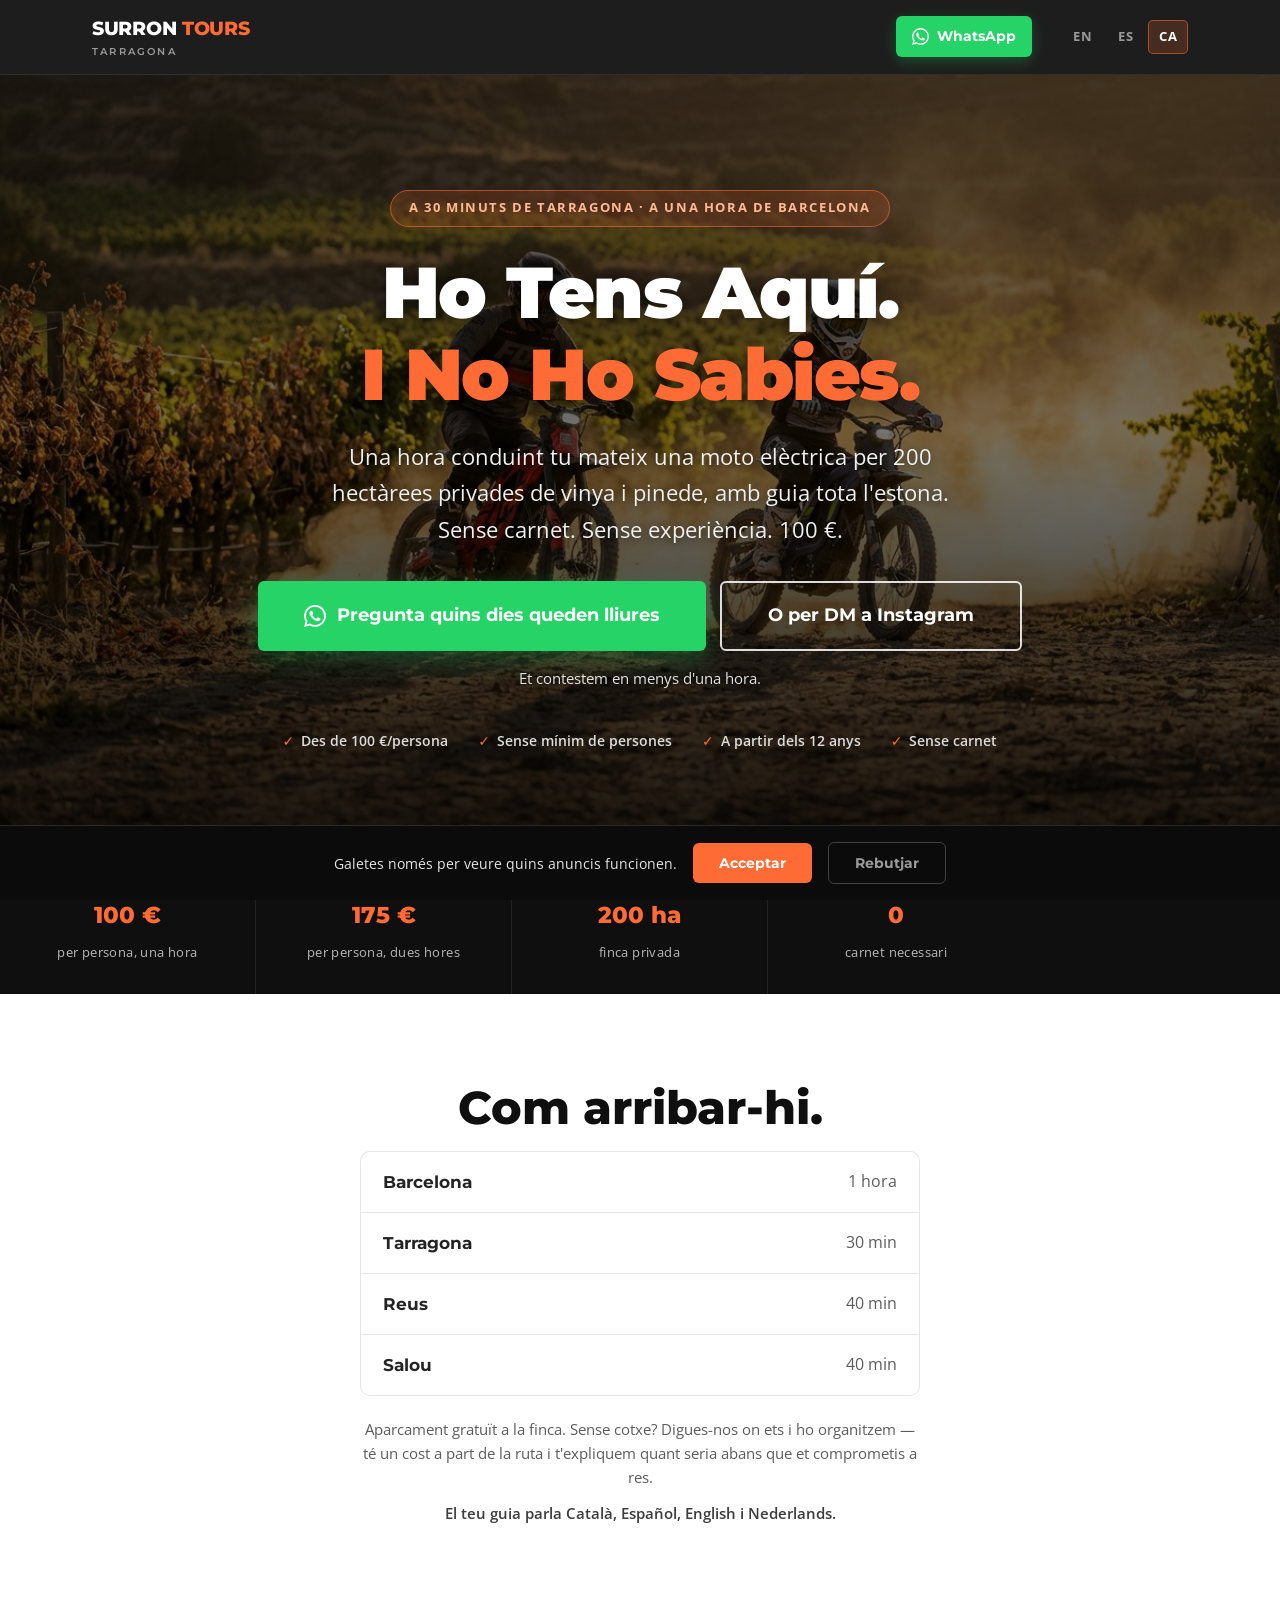
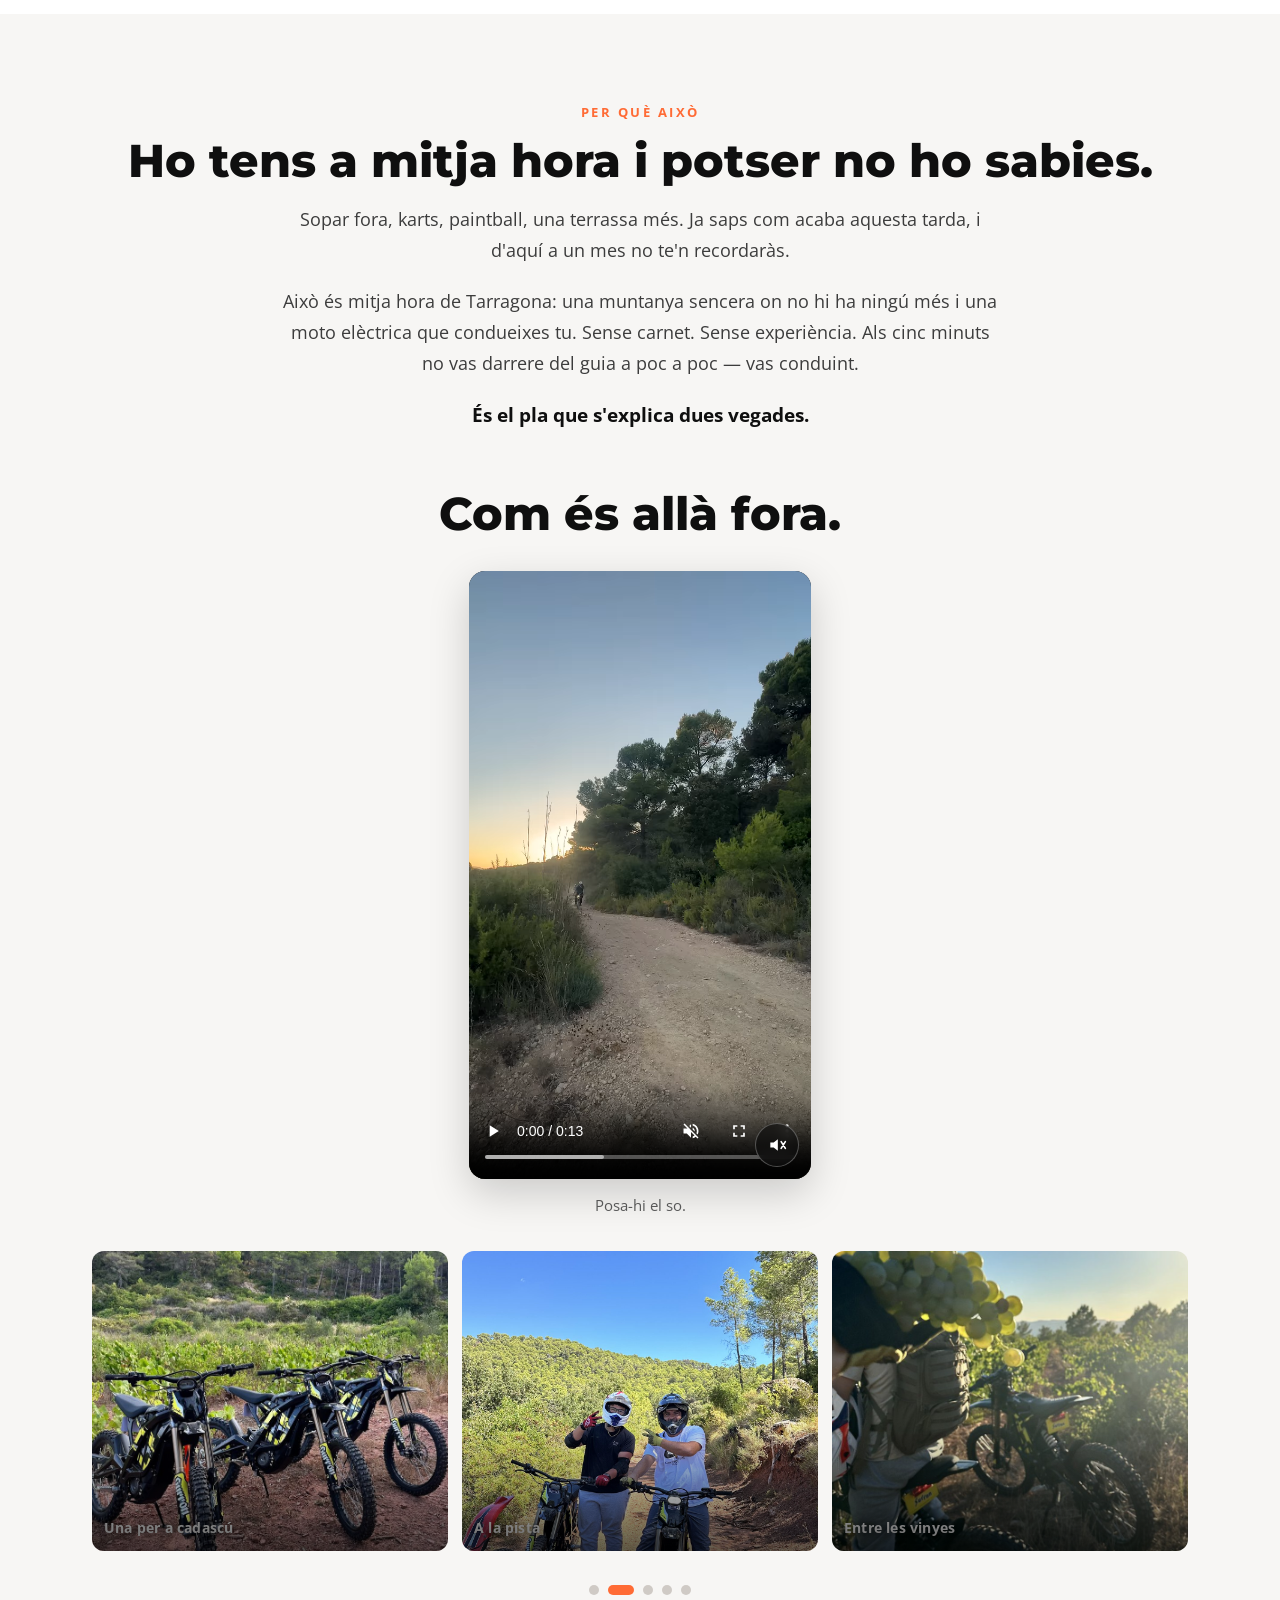
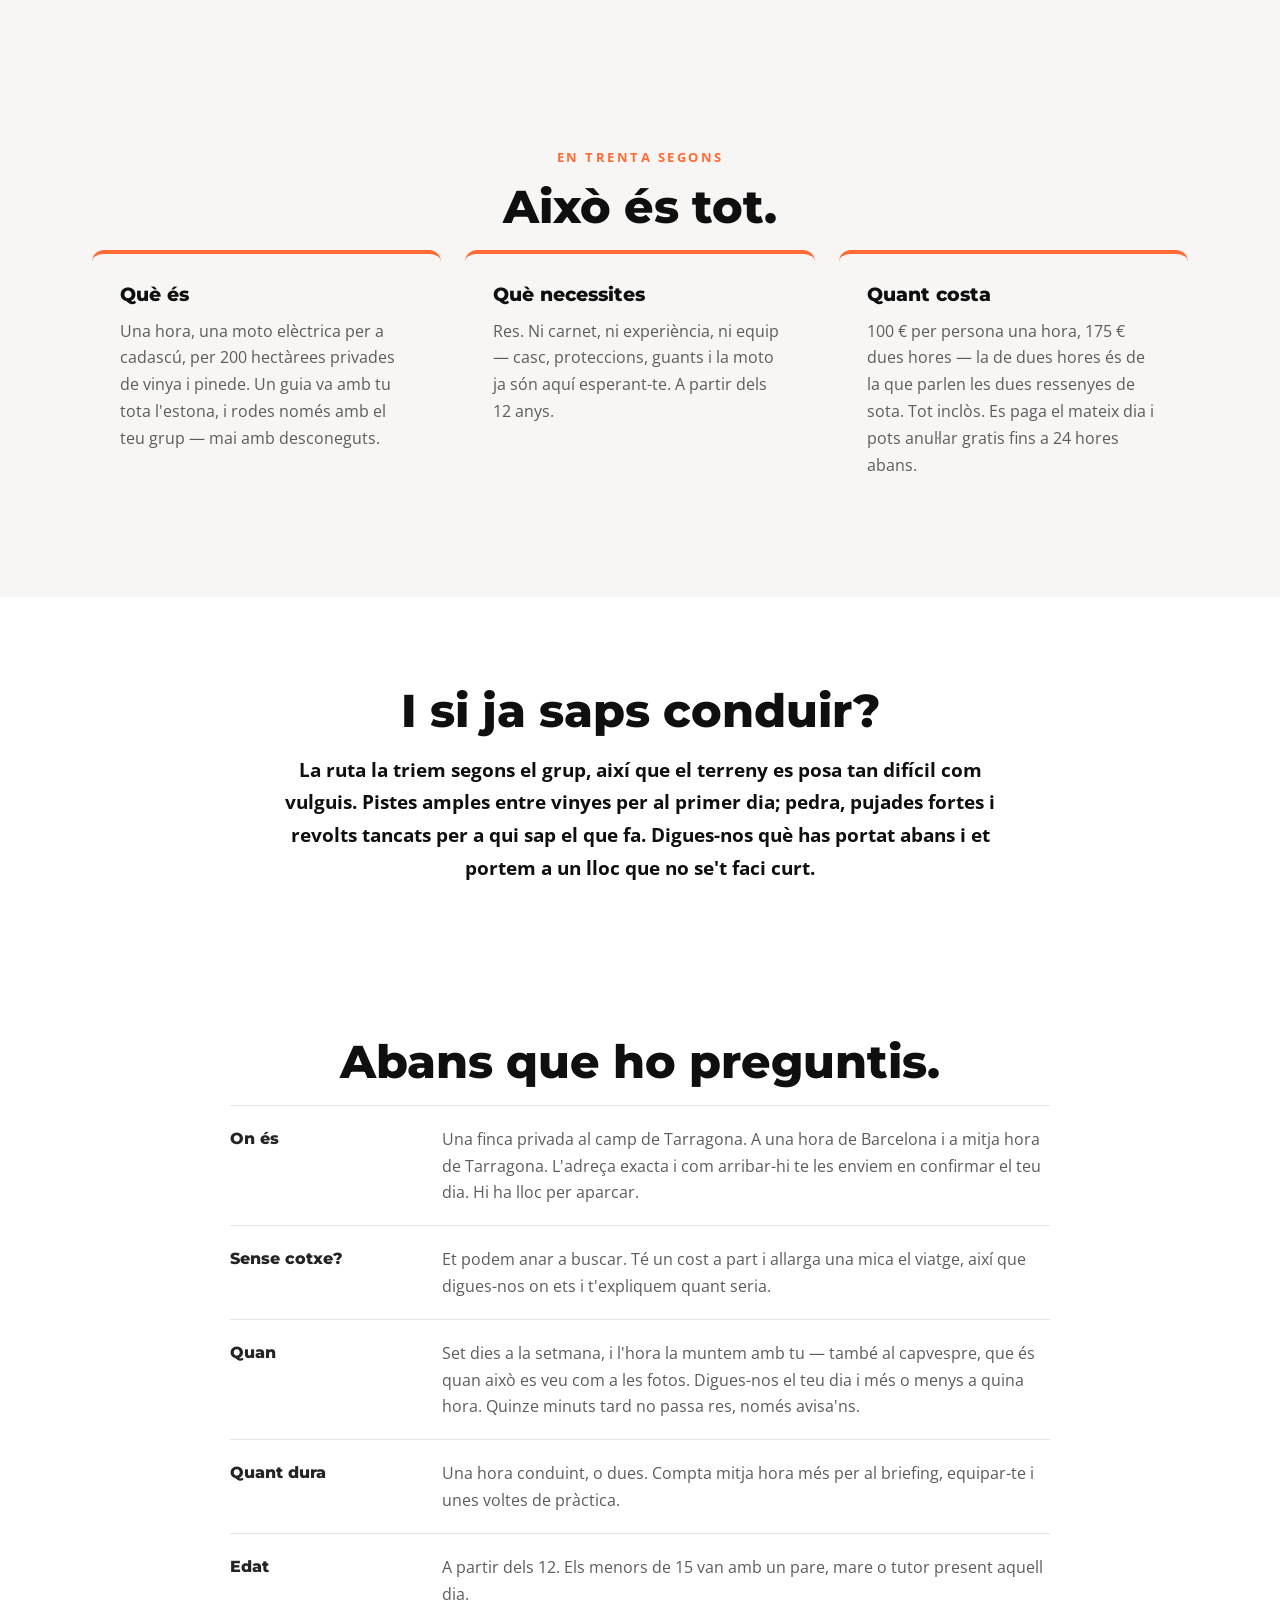
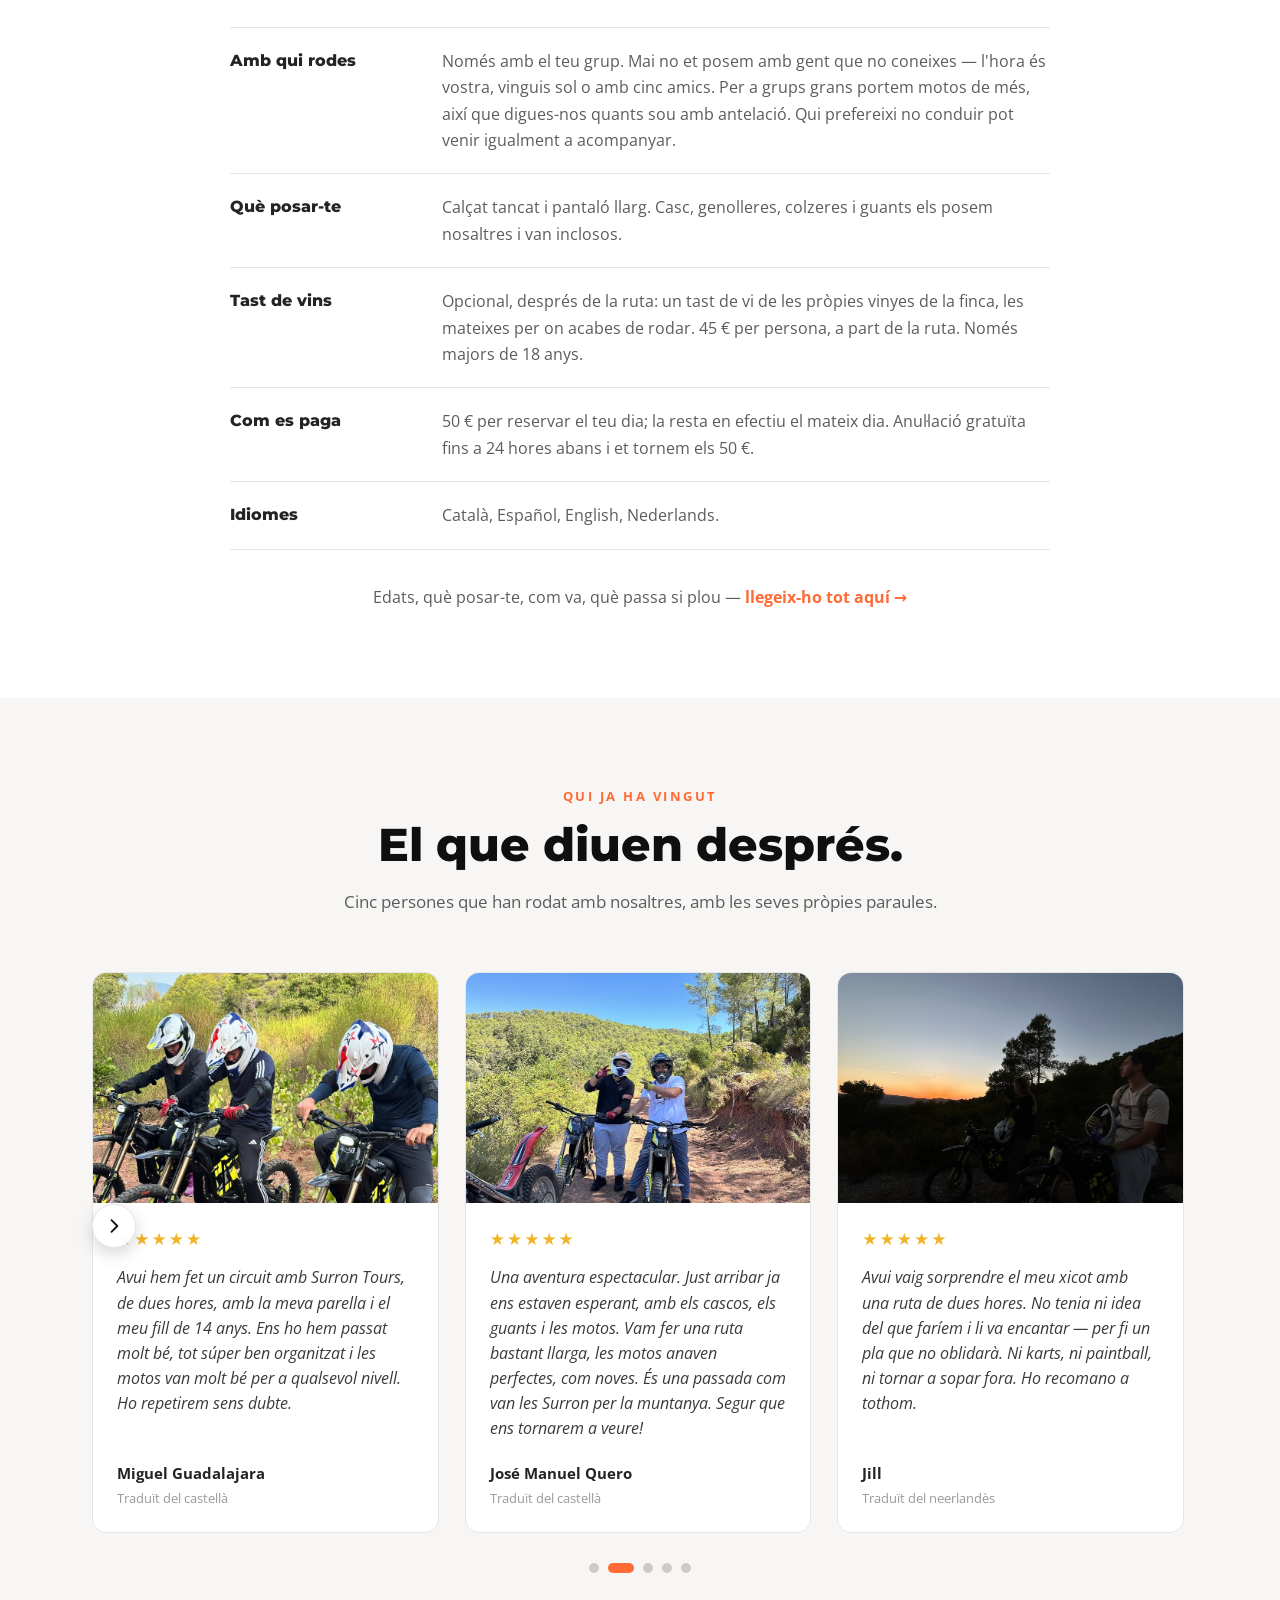
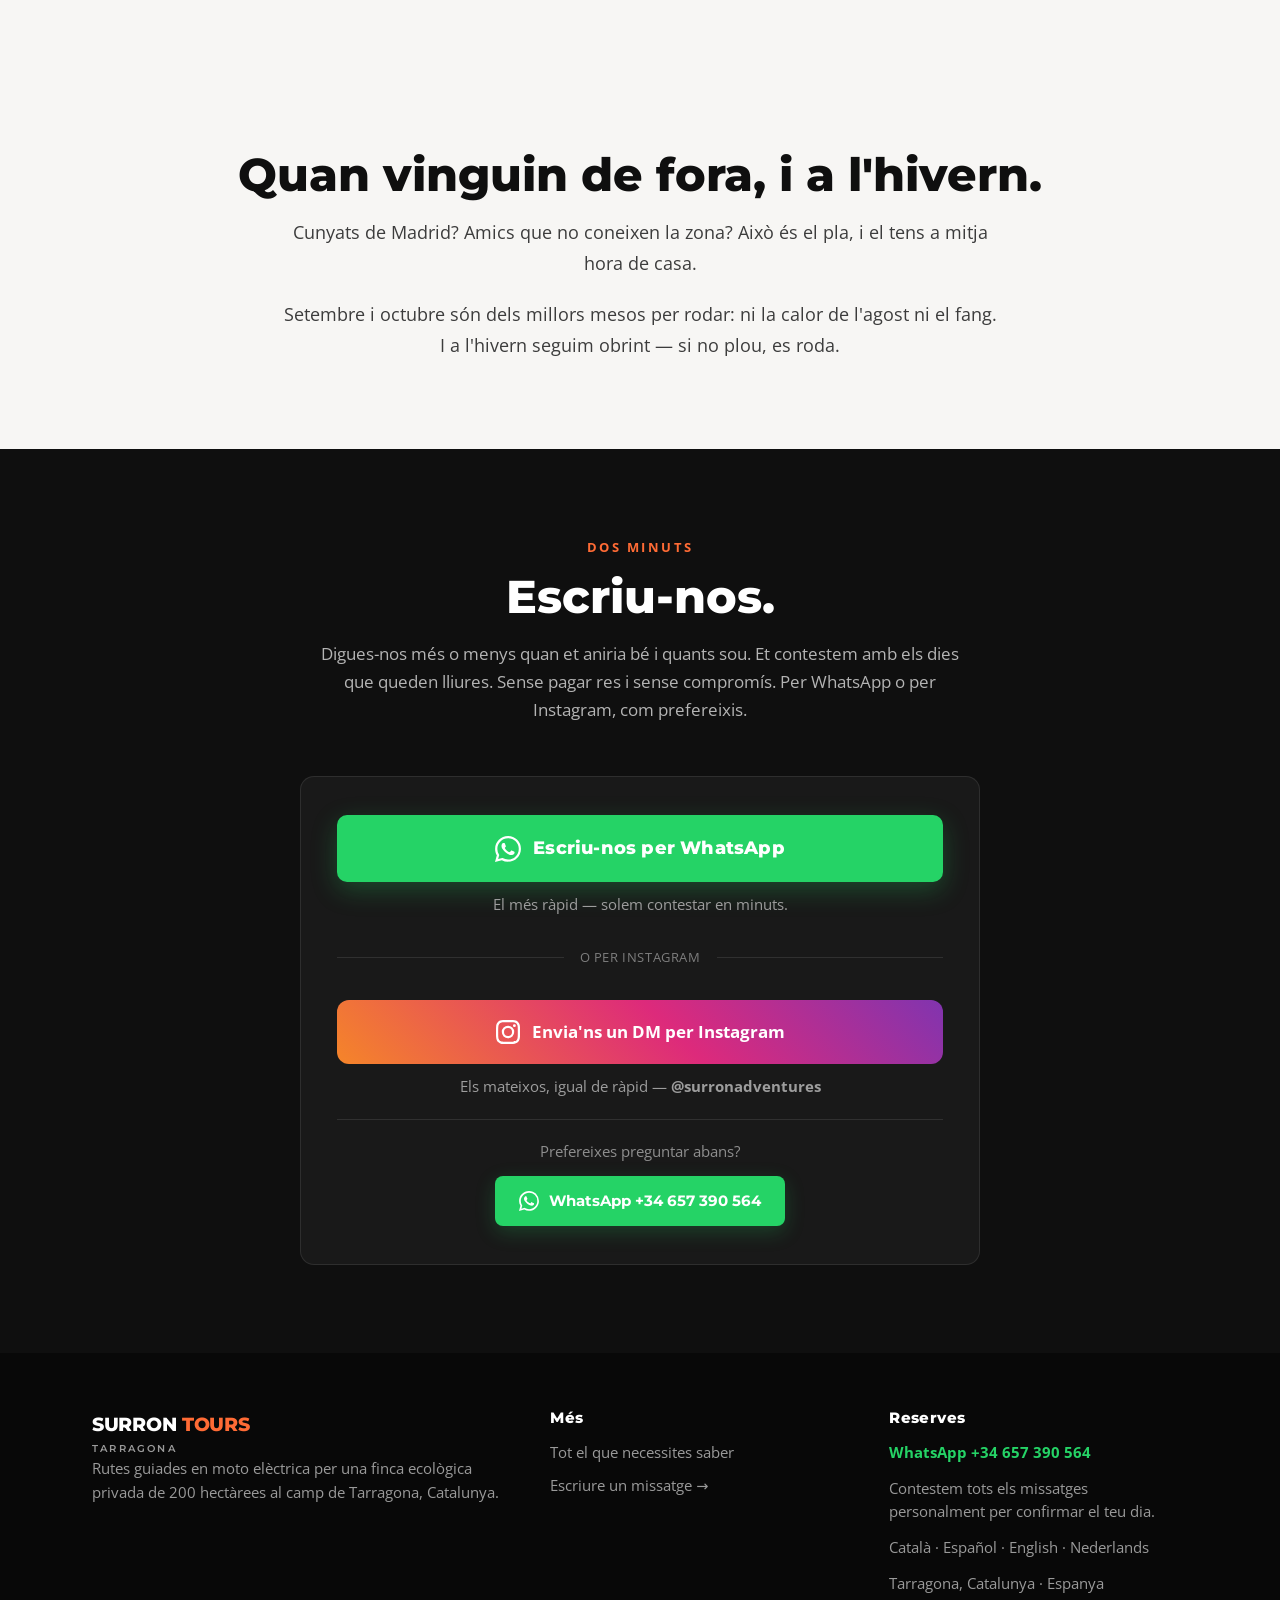
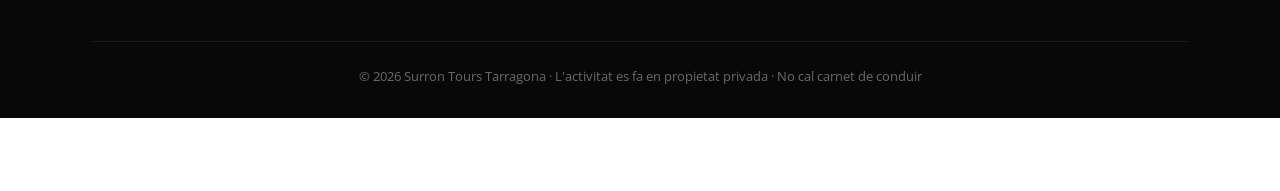
==== commit 196baa4e: "Search Console-meta (CA)" ====
--- a/ca/index.html
+++ b/ca/index.html
@@ -4,6 +4,7 @@
 <meta charset="UTF-8">
 <meta name="viewport" content="width=device-width, initial-scale=1.0">
 <meta name="facebook-domain-verification" content="gn4ay5faop5r913kbmelxx791i2kgo">
+<meta name="google-site-verification" content="FeQ_ZBYAlJBjMUPc0EtJmtwmsHl9ANiLqEFRHrT8O4o">
 
 <title>Surron Tours Tarragona | Moto elèctrica per 200 hectàrees privades</title>
 <meta name="description" content="Una hora en moto elèctrica per 200 hectàrees privades al camp de Tarragona. Sense carnet, sense experiència, equip inclòs. 100 €. Escriu-nos i et diem quins dies queden lliures.">
@@ -70,7 +71,7 @@
 <header>
   <div class="nav-wrap">
     <a href="/ca/" class="logo">SURRON <span>TOURS</span><small>Tarragona</small></a>
-    <a href="https://wa.me/34657390564?text=Hola%21%20Quins%20dies%20teniu%20lliures%20per%20a%20la%20ruta%20en%20Surron%3F" class="btn btn-sm hdr-wa" target="_blank" rel="noopener" aria-label="WhatsApp">
+    <a href="https://wa.me/34657390564?text=Hola%21%20%F0%9F%8F%8D%EF%B8%8F%20Volem%20fer%20la%20ruta.%20Som%20%5Bn%C2%BA%20persones%5D%2C%20el%20dia%20%5Bdata%5D.%20Hi%20ha%20lloc%3F" class="btn btn-sm hdr-wa" target="_blank" rel="noopener" aria-label="WhatsApp">
       <svg viewBox="0 0 24 24" width="17" height="17" aria-hidden="true"><path fill="currentColor" d="M17.472 14.382c-.297-.149-1.758-.867-2.03-.967-.273-.099-.471-.148-.67.15-.197.297-.767.966-.94 1.164-.173.199-.347.223-.644.075-.297-.15-1.255-.463-2.39-1.475-.883-.788-1.48-1.761-1.653-2.059-.173-.297-.018-.458.13-.606.134-.133.298-.347.446-.52.149-.174.198-.298.298-.497.099-.198.05-.371-.025-.52-.075-.149-.669-1.612-.916-2.207-.242-.579-.487-.5-.669-.51a12.8 12.8 0 0 0-.57-.01c-.198 0-.52.074-.792.372-.272.297-1.04 1.016-1.04 2.479 0 1.462 1.065 2.875 1.213 3.074.149.198 2.096 3.2 5.077 4.487.709.306 1.262.489 1.694.625.712.227 1.36.195 1.872.118.571-.085 1.758-.719 2.006-1.413.248-.694.248-1.289.173-1.413-.074-.124-.272-.198-.57-.347m-5.421 7.403h-.004a9.87 9.87 0 0 1-5.031-1.378l-.361-.214-3.741.982.998-3.648-.235-.374a9.86 9.86 0 0 1-1.51-5.26c.001-5.45 4.436-9.884 9.888-9.884a9.82 9.82 0 0 1 6.988 2.896 9.83 9.83 0 0 1 2.893 6.994c-.003 5.45-4.437 9.885-9.885 9.885M20.52 3.449C18.24 1.245 15.24 0 12.045 0 5.463 0 .104 5.334.101 11.893c0 2.096.549 4.142 1.595 5.945L0 24l6.305-1.654a11.9 11.9 0 0 0 5.683 1.448h.005c6.582 0 11.94-5.335 11.943-11.893a11.8 11.8 0 0 0-3.416-8.402"/></svg> WhatsApp
     </a>
     <span class="lang"><a href="/" hreflang="en">EN</a><a href="/es/" hreflang="es">ES</a><a href="/ca/" class="on" hreflang="ca">CA</a></span>
@@ -83,10 +84,10 @@
     <h1>Ho Tens Aquí.<br><em>I No Ho Sabies.</em></h1>
     <p class="lead">Una hora conduint tu mateix una moto elèctrica per 200 hectàrees privades de vinya i pinede, amb guia tota l'estona. Sense carnet. Sense experiència. 100 €.</p>
     <div class="hero-cta">
-      <a href="https://wa.me/34657390564?text=Hola%21%20Quins%20dies%20teniu%20lliures%20per%20a%20la%20ruta%20en%20Surron%3F" class="btn btn-lg btn-wa" target="_blank" rel="noopener">
+      <a href="https://wa.me/34657390564?text=Hola%21%20%F0%9F%8F%8D%EF%B8%8F%20Volem%20fer%20la%20ruta.%20Som%20%5Bn%C2%BA%20persones%5D%2C%20el%20dia%20%5Bdata%5D.%20Hi%20ha%20lloc%3F" class="btn btn-lg btn-wa" target="_blank" rel="noopener">
         <svg viewBox="0 0 24 24" width="22" height="22" aria-hidden="true"><path fill="currentColor" d="M17.472 14.382c-.297-.149-1.758-.867-2.03-.967-.273-.099-.471-.148-.67.15-.197.297-.767.966-.94 1.164-.173.199-.347.223-.644.075-.297-.15-1.255-.463-2.39-1.475-.883-.788-1.48-1.761-1.653-2.059-.173-.297-.018-.458.13-.606.134-.133.298-.347.446-.52.149-.174.198-.298.298-.497.099-.198.05-.371-.025-.52-.075-.149-.669-1.612-.916-2.207-.242-.579-.487-.5-.669-.51a12.8 12.8 0 0 0-.57-.01c-.198 0-.52.074-.792.372-.272.297-1.04 1.016-1.04 2.479 0 1.462 1.065 2.875 1.213 3.074.149.198 2.096 3.2 5.077 4.487.709.306 1.262.489 1.694.625.712.227 1.36.195 1.872.118.571-.085 1.758-.719 2.006-1.413.248-.694.248-1.289.173-1.413-.074-.124-.272-.198-.57-.347m-5.421 7.403h-.004a9.87 9.87 0 0 1-5.031-1.378l-.361-.214-3.741.982.998-3.648-.235-.374a9.86 9.86 0 0 1-1.51-5.26c.001-5.45 4.436-9.884 9.888-9.884a9.82 9.82 0 0 1 6.988 2.896 9.83 9.83 0 0 1 2.893 6.994c-.003 5.45-4.437 9.885-9.885 9.885M20.52 3.449C18.24 1.245 15.24 0 12.045 0 5.463 0 .104 5.334.101 11.893c0 2.096.549 4.142 1.595 5.945L0 24l6.305-1.654a11.9 11.9 0 0 0 5.683 1.448h.005c6.582 0 11.94-5.335 11.943-11.893a11.8 11.8 0 0 0-3.416-8.402"/></svg> Pregunta quins dies queden lliures
       </a>
-      <a href="https://ig.me/m/surronadventures" class="btn btn-lg btn-ghost" target="_blank" rel="noopener">O per DM a Instagram</a>
+      <a href="https://www.instagram.com/surronadventures/" class="btn btn-lg btn-ghost" target="_blank" rel="noopener">O per DM a Instagram</a>
     </div>
     <p class="cta-noot">Et contestem en menys d'una hora.</p>
     <div class="hero-trust"><span>Des de 100 €/persona</span><span>Sense mínim de persones</span><span>A partir dels 12 anys</span><span>Sense carnet</span></div>
@@ -349,7 +350,7 @@
 
     <div class="book-wrap">
       <div class="wa-lead">
-        <a class="wa-cta" href="https://wa.me/34657390564?text=Hola%21%20Quins%20dies%20teniu%20lliures%20per%20a%20la%20ruta%20en%20Surron%3F" target="_blank" rel="noopener">
+        <a class="wa-cta" href="https://wa.me/34657390564?text=Hola%21%20%F0%9F%8F%8D%EF%B8%8F%20Volem%20fer%20la%20ruta.%20Som%20%5Bn%C2%BA%20persones%5D%2C%20el%20dia%20%5Bdata%5D.%20Hi%20ha%20lloc%3F" target="_blank" rel="noopener">
           <svg viewBox="0 0 24 24" width="26" height="26" aria-hidden="true"><path fill="currentColor" d="M17.472 14.382c-.297-.149-1.758-.867-2.03-.967-.273-.099-.471-.148-.67.15-.197.297-.767.966-.94 1.164-.173.199-.347.223-.644.075-.297-.15-1.255-.463-2.39-1.475-.883-.788-1.48-1.761-1.653-2.059-.173-.297-.018-.458.13-.606.134-.133.298-.347.446-.52.149-.174.198-.298.298-.497.099-.198.05-.371-.025-.52-.075-.149-.669-1.612-.916-2.207-.242-.579-.487-.5-.669-.51a12.8 12.8 0 0 0-.57-.01c-.198 0-.52.074-.792.372-.272.297-1.04 1.016-1.04 2.479 0 1.462 1.065 2.875 1.213 3.074.149.198 2.096 3.2 5.077 4.487.709.306 1.262.489 1.694.625.712.227 1.36.195 1.872.118.571-.085 1.758-.719 2.006-1.413.248-.694.248-1.289.173-1.413-.074-.124-.272-.198-.57-.347m-5.421 7.403h-.004a9.87 9.87 0 0 1-5.031-1.378l-.361-.214-3.741.982.998-3.648-.235-.374a9.86 9.86 0 0 1-1.51-5.26c.001-5.45 4.436-9.884 9.888-9.884a9.82 9.82 0 0 1 6.988 2.896 9.83 9.83 0 0 1 2.893 6.994c-.003 5.45-4.437 9.885-9.885 9.885M20.52 3.449C18.24 1.245 15.24 0 12.045 0 5.463 0 .104 5.334.101 11.893c0 2.096.549 4.142 1.595 5.945L0 24l6.305-1.654a11.9 11.9 0 0 0 5.683 1.448h.005c6.582 0 11.94-5.335 11.943-11.893a11.8 11.8 0 0 0-3.416-8.402"/></svg>
           Escriu-nos per WhatsApp
         </a>
@@ -357,7 +358,7 @@
         <div class="wa-or"><span>o per Instagram</span></div>
       </div>
 
-      <a class="ig-cta" href="https://ig.me/m/surronadventures" target="_blank" rel="noopener">
+      <a class="ig-cta" href="https://www.instagram.com/surronadventures/" target="_blank" rel="noopener">
         <svg viewBox="0 0 24 24" width="24" height="24" aria-hidden="true"><path fill="currentColor" d="M12 2.2c3.2 0 3.6 0 4.8.1 1.2.1 1.8.2 2.2.4.6.2 1 .5 1.4.9.4.4.7.8.9 1.4.2.4.4 1 .4 2.2.1 1.2.1 1.6.1 4.8s0 3.6-.1 4.8c-.1 1.2-.2 1.8-.4 2.2-.2.6-.5 1-.9 1.4-.4.4-.8.7-1.4.9-.4.2-1 .4-2.2.4-1.2.1-1.6.1-4.8.1s-3.6 0-4.8-.1c-1.2-.1-1.8-.2-2.2-.4-.6-.2-1-.5-1.4-.9-.4-.4-.7-.8-.9-1.4-.2-.4-.4-1-.4-2.2C2.2 15.6 2.2 15.2 2.2 12s0-3.6.1-4.8c.1-1.2.2-1.8.4-2.2.2-.6.5-1 .9-1.4.4-.4.8-.7 1.4-.9.4-.2 1-.4 2.2-.4C8.4 2.2 8.8 2.2 12 2.2M12 0C8.7 0 8.3 0 7.1.1 5.8.1 4.9.3 4.1.6c-.8.3-1.5.7-2.1 1.4C1.3 2.6.9 3.3.6 4.1.3 4.9.1 5.8.1 7.1 0 8.3 0 8.7 0 12s0 3.7.1 4.9c.1 1.3.3 2.2.6 3 .3.8.7 1.5 1.4 2.1.6.7 1.3 1.1 2.1 1.4.8.3 1.7.5 3 .6C8.3 24 8.7 24 12 24s3.7 0 4.9-.1c1.3-.1 2.2-.3 3-.6.8-.3 1.5-.7 2.1-1.4.7-.6 1.1-1.3 1.4-2.1.3-.8.5-1.7.6-3 .1-1.2.1-1.6.1-4.9s0-3.7-.1-4.9c-.1-1.3-.3-2.2-.6-3-.3-.8-.7-1.5-1.4-2.1C21.4 1.3 20.7.9 19.9.6c-.8-.3-1.7-.5-3-.6C15.7 0 15.3 0 12 0zm0 5.8a6.2 6.2 0 1 0 0 12.4 6.2 6.2 0 0 0 0-12.4zM12 16a4 4 0 1 1 0-8 4 4 0 0 1 0 8zm6.4-11.8a1.4 1.4 0 1 0 0 2.9 1.4 1.4 0 0 0 0-2.9z"/></svg>
         Envia'ns un DM per Instagram
       </a>
@@ -390,7 +391,7 @@
       </div>
       <div class="foot">
         <h4>Reserves</h4>
-        <a class="wa-foot" href="https://wa.me/34657390564?text=Hola%21%20Quins%20dies%20teniu%20lliures%20per%20a%20la%20ruta%20en%20Surron%3F" target="_blank" rel="noopener">WhatsApp +34 657 390 564</a>
+        <a class="wa-foot" href="https://wa.me/34657390564?text=Hola%21%20%F0%9F%8F%8D%EF%B8%8F%20Volem%20fer%20la%20ruta.%20Som%20%5Bn%C2%BA%20persones%5D%2C%20el%20dia%20%5Bdata%5D.%20Hi%20ha%20lloc%3F" target="_blank" rel="noopener">WhatsApp +34 657 390 564</a>
         <p style="margin-top:12px">Contestem tots els missatges personalment per confirmar el teu dia.</p>
         <p style="margin-top:12px">Català · Español · English · Nederlands</p>
         <p style="margin-top:12px">Tarragona, Catalunya · Espanya</p>
@@ -415,6 +416,6 @@
 </script>
 
 <script src="/reviews.js" defer></script>
-<script src="/pixel.js?v=4" data-event="ViewContent"></script>
+<script src="/pixel.js?v=5" data-event="ViewContent"></script>
 </body>
 </html>
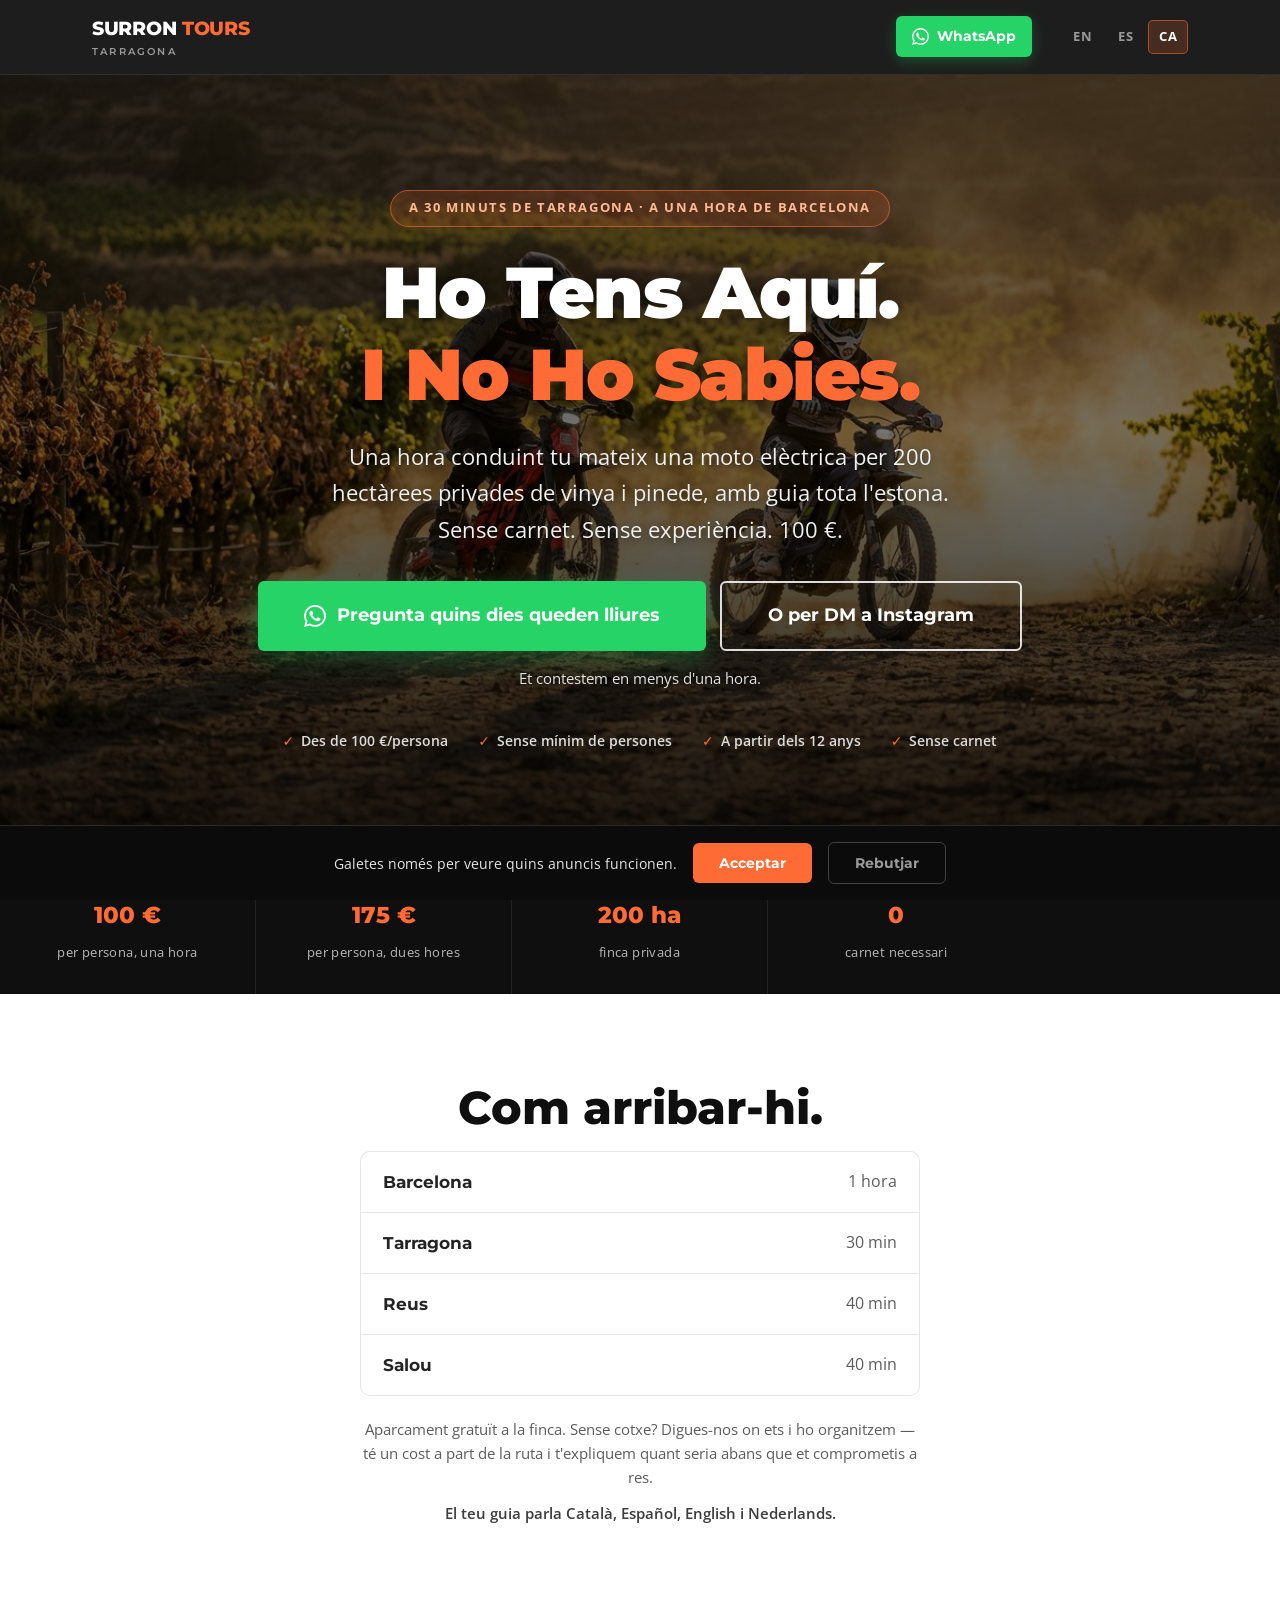
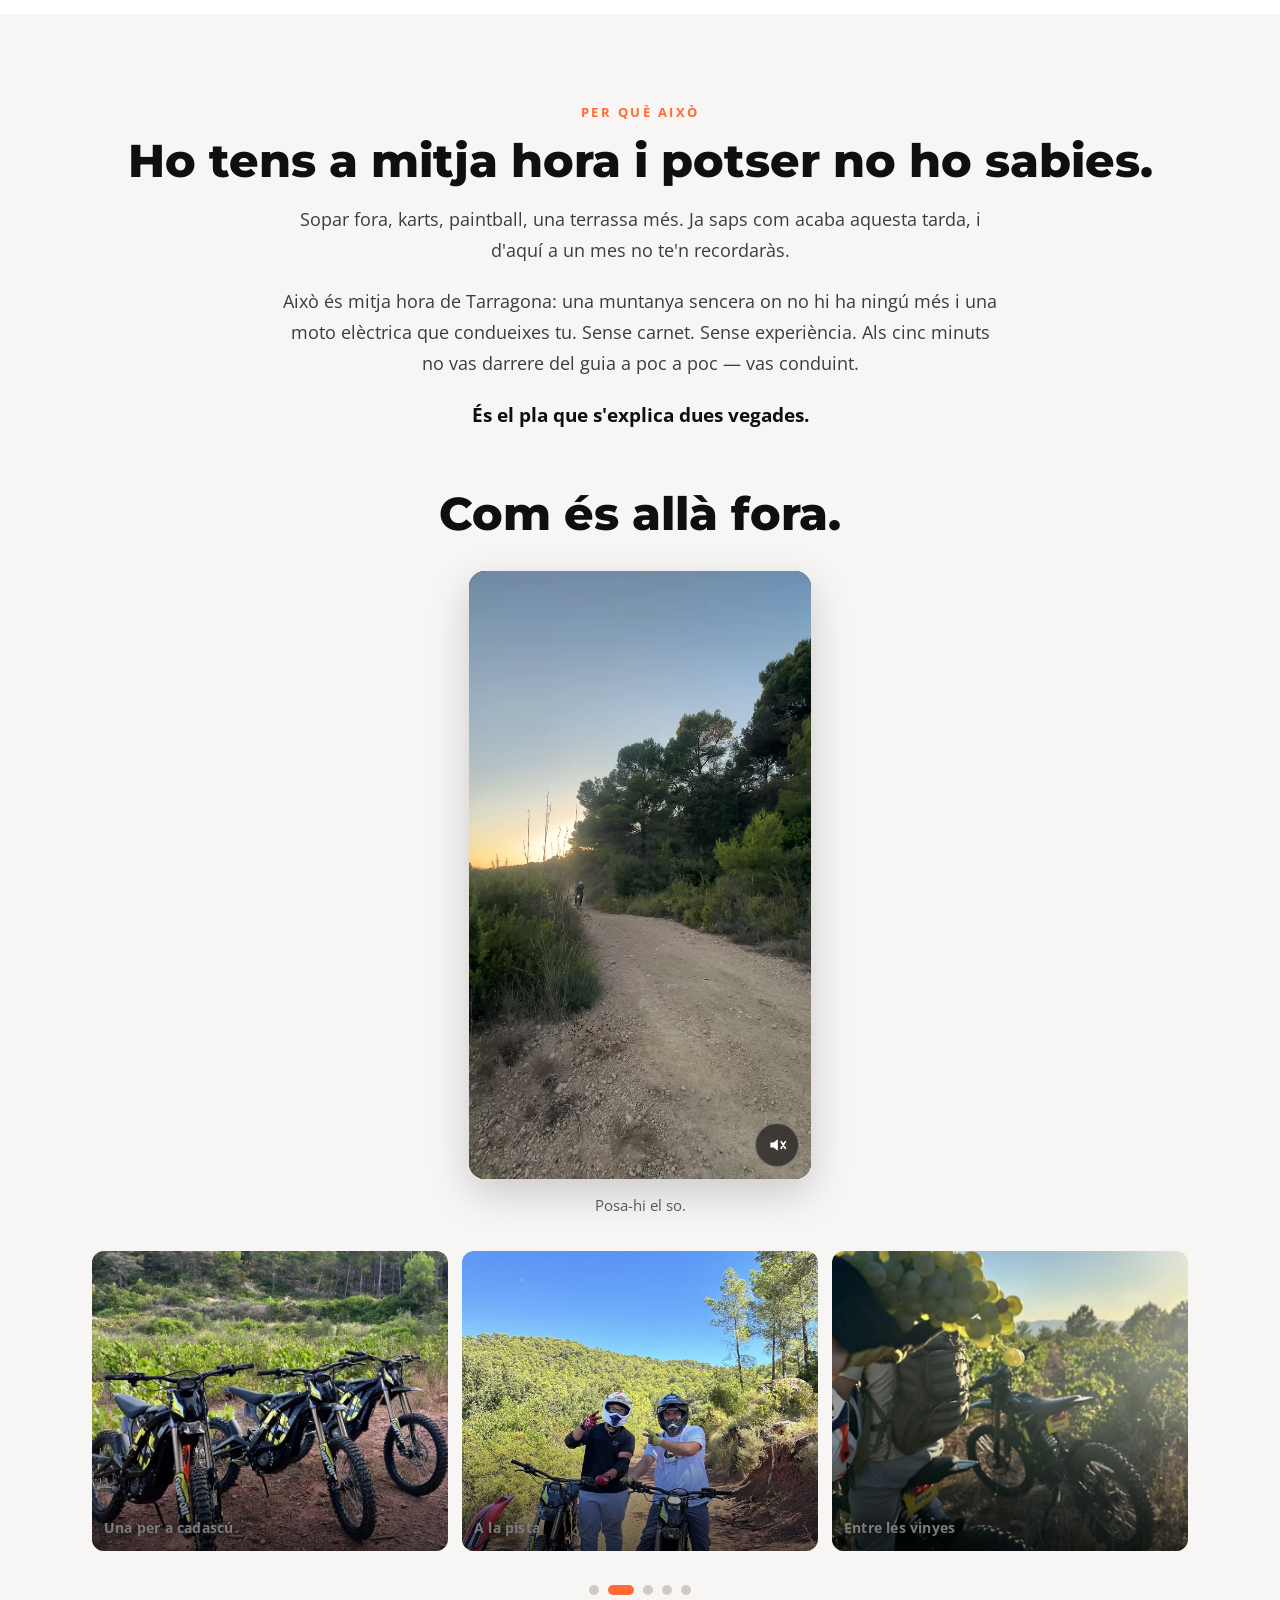
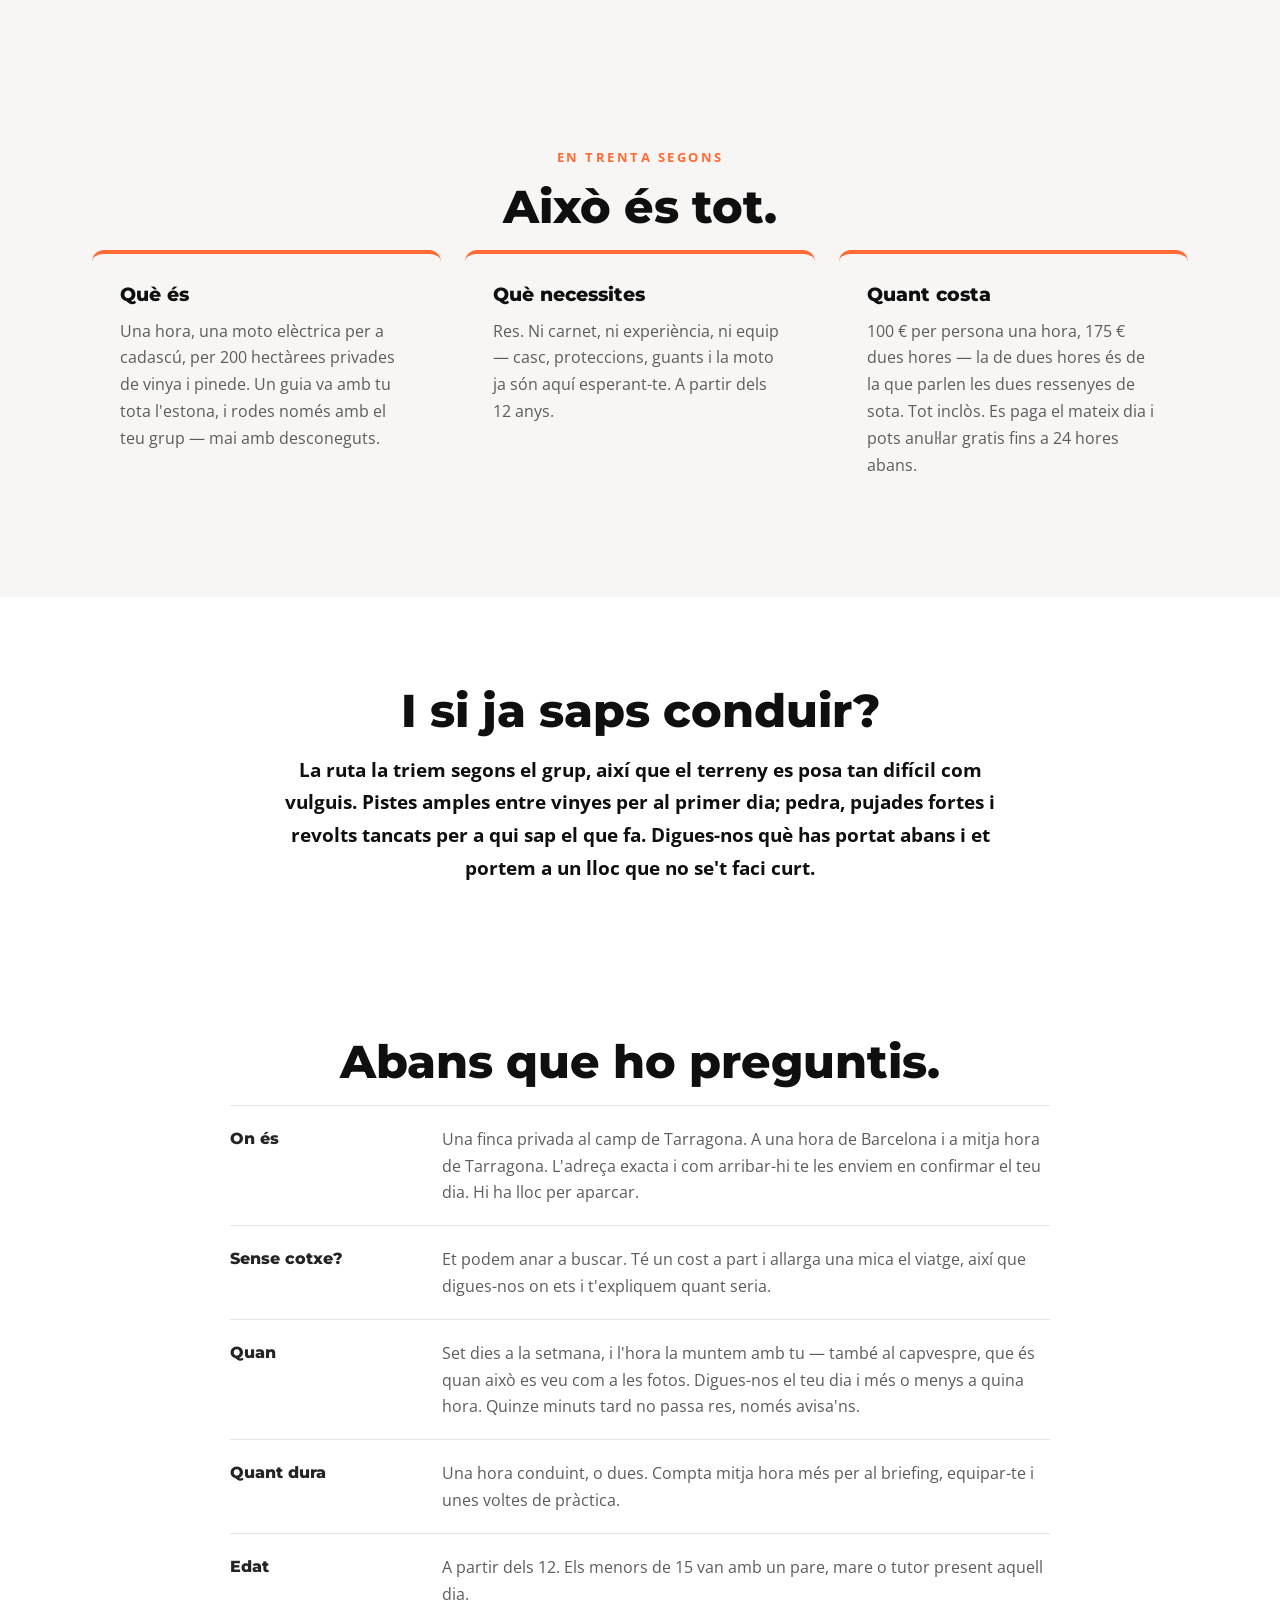
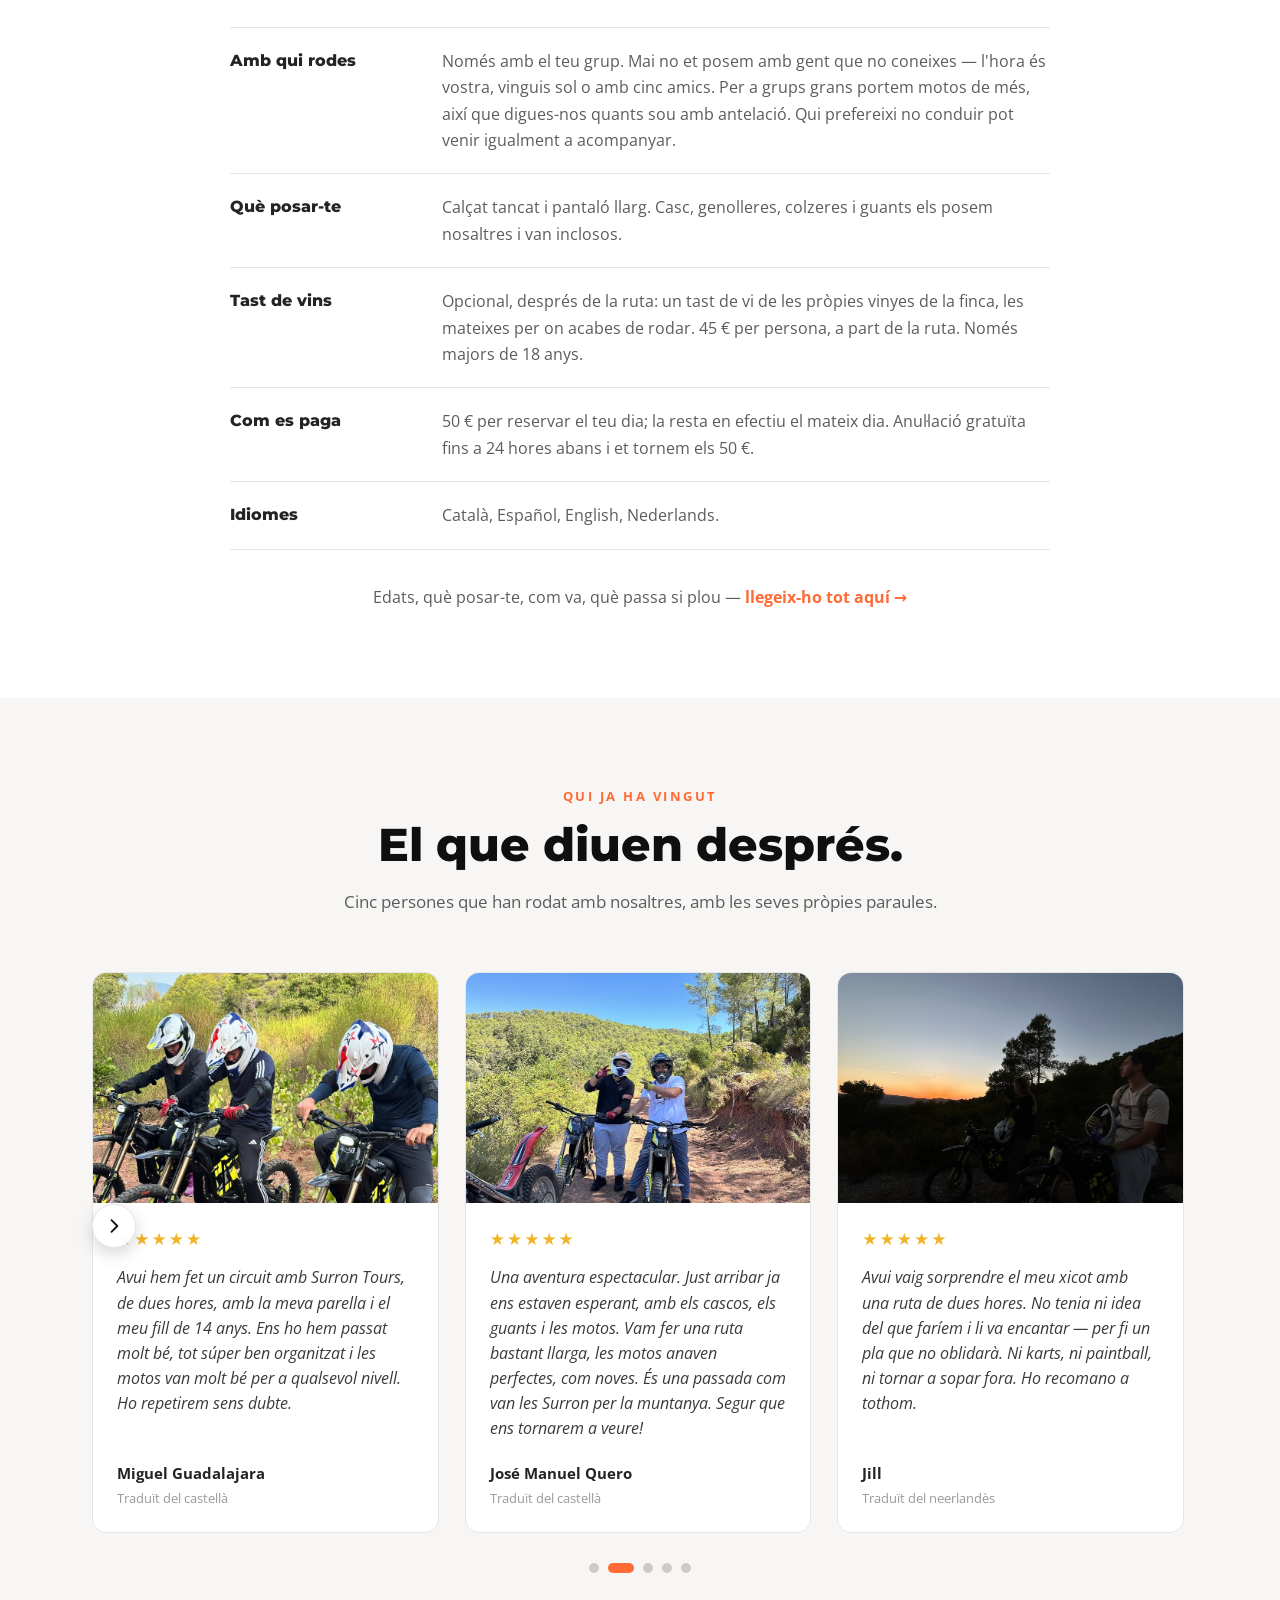
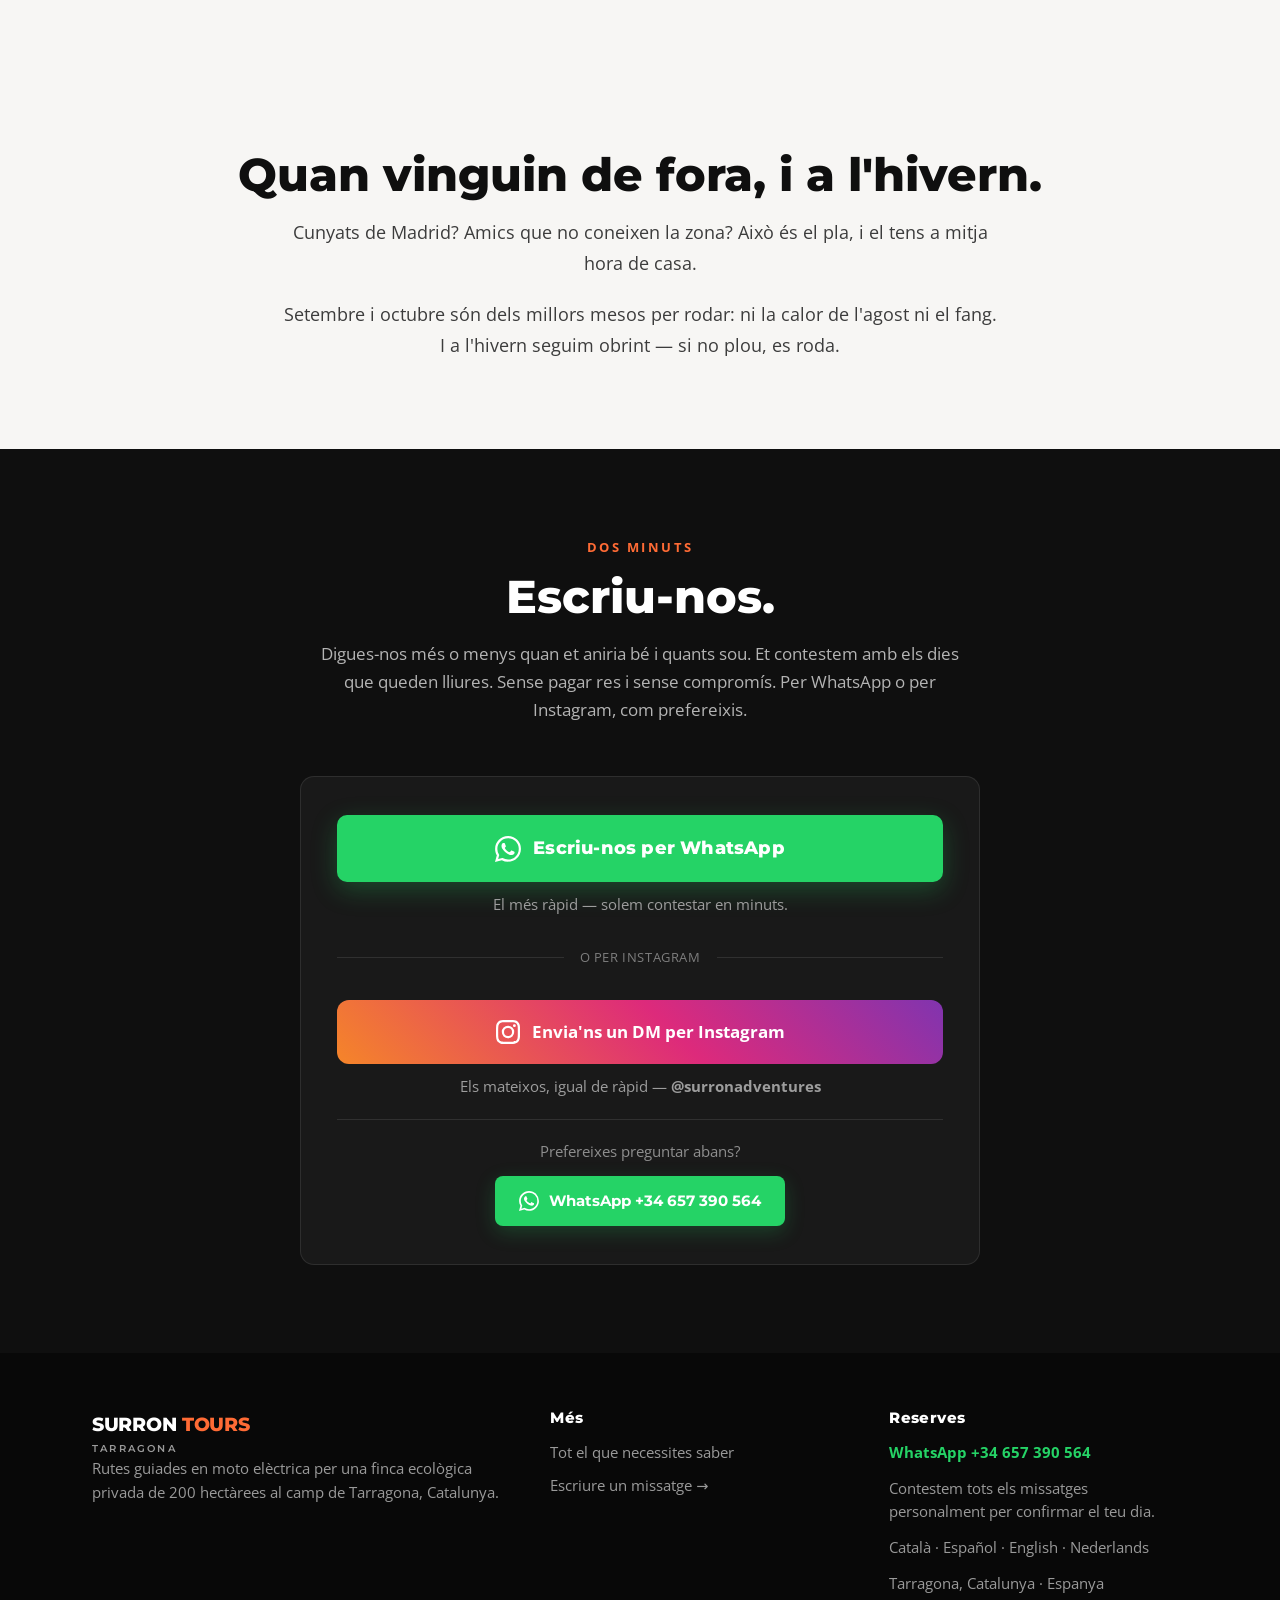
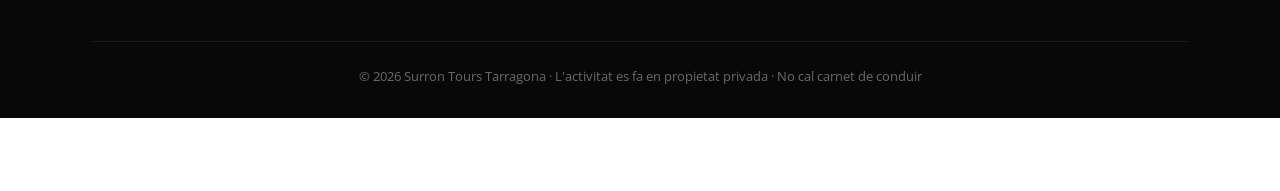
==== commit fdb40b92: "WhatsApp-tekst v3 (CA)" ====
--- a/ca/index.html
+++ b/ca/index.html
@@ -71,7 +71,7 @@
 <header>
   <div class="nav-wrap">
     <a href="/ca/" class="logo">SURRON <span>TOURS</span><small>Tarragona</small></a>
-    <a href="https://wa.me/34657390564?text=Hola%21%20%F0%9F%8F%8D%EF%B8%8F%20Volem%20fer%20la%20ruta.%20Som%20%5Bn%C2%BA%20persones%5D%2C%20el%20dia%20%5Bdata%5D.%20Hi%20ha%20lloc%3F" class="btn btn-sm hdr-wa" target="_blank" rel="noopener" aria-label="WhatsApp">
+    <a href="https://wa.me/34657390564?text=Hola%21%20%F0%9F%8F%8D%EF%B8%8F%20Vull%20info%20sobre%20la%20ruta%20en%20Surron." class="btn btn-sm hdr-wa" target="_blank" rel="noopener" aria-label="WhatsApp">
       <svg viewBox="0 0 24 24" width="17" height="17" aria-hidden="true"><path fill="currentColor" d="M17.472 14.382c-.297-.149-1.758-.867-2.03-.967-.273-.099-.471-.148-.67.15-.197.297-.767.966-.94 1.164-.173.199-.347.223-.644.075-.297-.15-1.255-.463-2.39-1.475-.883-.788-1.48-1.761-1.653-2.059-.173-.297-.018-.458.13-.606.134-.133.298-.347.446-.52.149-.174.198-.298.298-.497.099-.198.05-.371-.025-.52-.075-.149-.669-1.612-.916-2.207-.242-.579-.487-.5-.669-.51a12.8 12.8 0 0 0-.57-.01c-.198 0-.52.074-.792.372-.272.297-1.04 1.016-1.04 2.479 0 1.462 1.065 2.875 1.213 3.074.149.198 2.096 3.2 5.077 4.487.709.306 1.262.489 1.694.625.712.227 1.36.195 1.872.118.571-.085 1.758-.719 2.006-1.413.248-.694.248-1.289.173-1.413-.074-.124-.272-.198-.57-.347m-5.421 7.403h-.004a9.87 9.87 0 0 1-5.031-1.378l-.361-.214-3.741.982.998-3.648-.235-.374a9.86 9.86 0 0 1-1.51-5.26c.001-5.45 4.436-9.884 9.888-9.884a9.82 9.82 0 0 1 6.988 2.896 9.83 9.83 0 0 1 2.893 6.994c-.003 5.45-4.437 9.885-9.885 9.885M20.52 3.449C18.24 1.245 15.24 0 12.045 0 5.463 0 .104 5.334.101 11.893c0 2.096.549 4.142 1.595 5.945L0 24l6.305-1.654a11.9 11.9 0 0 0 5.683 1.448h.005c6.582 0 11.94-5.335 11.943-11.893a11.8 11.8 0 0 0-3.416-8.402"/></svg> WhatsApp
     </a>
     <span class="lang"><a href="/" hreflang="en">EN</a><a href="/es/" hreflang="es">ES</a><a href="/ca/" class="on" hreflang="ca">CA</a></span>
@@ -84,7 +84,7 @@
     <h1>Ho Tens Aquí.<br><em>I No Ho Sabies.</em></h1>
     <p class="lead">Una hora conduint tu mateix una moto elèctrica per 200 hectàrees privades de vinya i pinede, amb guia tota l'estona. Sense carnet. Sense experiència. 100 €.</p>
     <div class="hero-cta">
-      <a href="https://wa.me/34657390564?text=Hola%21%20%F0%9F%8F%8D%EF%B8%8F%20Volem%20fer%20la%20ruta.%20Som%20%5Bn%C2%BA%20persones%5D%2C%20el%20dia%20%5Bdata%5D.%20Hi%20ha%20lloc%3F" class="btn btn-lg btn-wa" target="_blank" rel="noopener">
+      <a href="https://wa.me/34657390564?text=Hola%21%20%F0%9F%8F%8D%EF%B8%8F%20Vull%20info%20sobre%20la%20ruta%20en%20Surron." class="btn btn-lg btn-wa" target="_blank" rel="noopener">
         <svg viewBox="0 0 24 24" width="22" height="22" aria-hidden="true"><path fill="currentColor" d="M17.472 14.382c-.297-.149-1.758-.867-2.03-.967-.273-.099-.471-.148-.67.15-.197.297-.767.966-.94 1.164-.173.199-.347.223-.644.075-.297-.15-1.255-.463-2.39-1.475-.883-.788-1.48-1.761-1.653-2.059-.173-.297-.018-.458.13-.606.134-.133.298-.347.446-.52.149-.174.198-.298.298-.497.099-.198.05-.371-.025-.52-.075-.149-.669-1.612-.916-2.207-.242-.579-.487-.5-.669-.51a12.8 12.8 0 0 0-.57-.01c-.198 0-.52.074-.792.372-.272.297-1.04 1.016-1.04 2.479 0 1.462 1.065 2.875 1.213 3.074.149.198 2.096 3.2 5.077 4.487.709.306 1.262.489 1.694.625.712.227 1.36.195 1.872.118.571-.085 1.758-.719 2.006-1.413.248-.694.248-1.289.173-1.413-.074-.124-.272-.198-.57-.347m-5.421 7.403h-.004a9.87 9.87 0 0 1-5.031-1.378l-.361-.214-3.741.982.998-3.648-.235-.374a9.86 9.86 0 0 1-1.51-5.26c.001-5.45 4.436-9.884 9.888-9.884a9.82 9.82 0 0 1 6.988 2.896 9.83 9.83 0 0 1 2.893 6.994c-.003 5.45-4.437 9.885-9.885 9.885M20.52 3.449C18.24 1.245 15.24 0 12.045 0 5.463 0 .104 5.334.101 11.893c0 2.096.549 4.142 1.595 5.945L0 24l6.305-1.654a11.9 11.9 0 0 0 5.683 1.448h.005c6.582 0 11.94-5.335 11.943-11.893a11.8 11.8 0 0 0-3.416-8.402"/></svg> Pregunta quins dies queden lliures
       </a>
       <a href="https://www.instagram.com/surronadventures/" class="btn btn-lg btn-ghost" target="_blank" rel="noopener">O per DM a Instagram</a>
@@ -350,7 +350,7 @@
 
     <div class="book-wrap">
       <div class="wa-lead">
-        <a class="wa-cta" href="https://wa.me/34657390564?text=Hola%21%20%F0%9F%8F%8D%EF%B8%8F%20Volem%20fer%20la%20ruta.%20Som%20%5Bn%C2%BA%20persones%5D%2C%20el%20dia%20%5Bdata%5D.%20Hi%20ha%20lloc%3F" target="_blank" rel="noopener">
+        <a class="wa-cta" href="https://wa.me/34657390564?text=Hola%21%20%F0%9F%8F%8D%EF%B8%8F%20Vull%20info%20sobre%20la%20ruta%20en%20Surron." target="_blank" rel="noopener">
           <svg viewBox="0 0 24 24" width="26" height="26" aria-hidden="true"><path fill="currentColor" d="M17.472 14.382c-.297-.149-1.758-.867-2.03-.967-.273-.099-.471-.148-.67.15-.197.297-.767.966-.94 1.164-.173.199-.347.223-.644.075-.297-.15-1.255-.463-2.39-1.475-.883-.788-1.48-1.761-1.653-2.059-.173-.297-.018-.458.13-.606.134-.133.298-.347.446-.52.149-.174.198-.298.298-.497.099-.198.05-.371-.025-.52-.075-.149-.669-1.612-.916-2.207-.242-.579-.487-.5-.669-.51a12.8 12.8 0 0 0-.57-.01c-.198 0-.52.074-.792.372-.272.297-1.04 1.016-1.04 2.479 0 1.462 1.065 2.875 1.213 3.074.149.198 2.096 3.2 5.077 4.487.709.306 1.262.489 1.694.625.712.227 1.36.195 1.872.118.571-.085 1.758-.719 2.006-1.413.248-.694.248-1.289.173-1.413-.074-.124-.272-.198-.57-.347m-5.421 7.403h-.004a9.87 9.87 0 0 1-5.031-1.378l-.361-.214-3.741.982.998-3.648-.235-.374a9.86 9.86 0 0 1-1.51-5.26c.001-5.45 4.436-9.884 9.888-9.884a9.82 9.82 0 0 1 6.988 2.896 9.83 9.83 0 0 1 2.893 6.994c-.003 5.45-4.437 9.885-9.885 9.885M20.52 3.449C18.24 1.245 15.24 0 12.045 0 5.463 0 .104 5.334.101 11.893c0 2.096.549 4.142 1.595 5.945L0 24l6.305-1.654a11.9 11.9 0 0 0 5.683 1.448h.005c6.582 0 11.94-5.335 11.943-11.893a11.8 11.8 0 0 0-3.416-8.402"/></svg>
           Escriu-nos per WhatsApp
         </a>
@@ -391,7 +391,7 @@
       </div>
       <div class="foot">
         <h4>Reserves</h4>
-        <a class="wa-foot" href="https://wa.me/34657390564?text=Hola%21%20%F0%9F%8F%8D%EF%B8%8F%20Volem%20fer%20la%20ruta.%20Som%20%5Bn%C2%BA%20persones%5D%2C%20el%20dia%20%5Bdata%5D.%20Hi%20ha%20lloc%3F" target="_blank" rel="noopener">WhatsApp +34 657 390 564</a>
+        <a class="wa-foot" href="https://wa.me/34657390564?text=Hola%21%20%F0%9F%8F%8D%EF%B8%8F%20Vull%20info%20sobre%20la%20ruta%20en%20Surron." target="_blank" rel="noopener">WhatsApp +34 657 390 564</a>
         <p style="margin-top:12px">Contestem tots els missatges personalment per confirmar el teu dia.</p>
         <p style="margin-top:12px">Català · Español · English · Nederlands</p>
         <p style="margin-top:12px">Tarragona, Catalunya · Espanya</p>
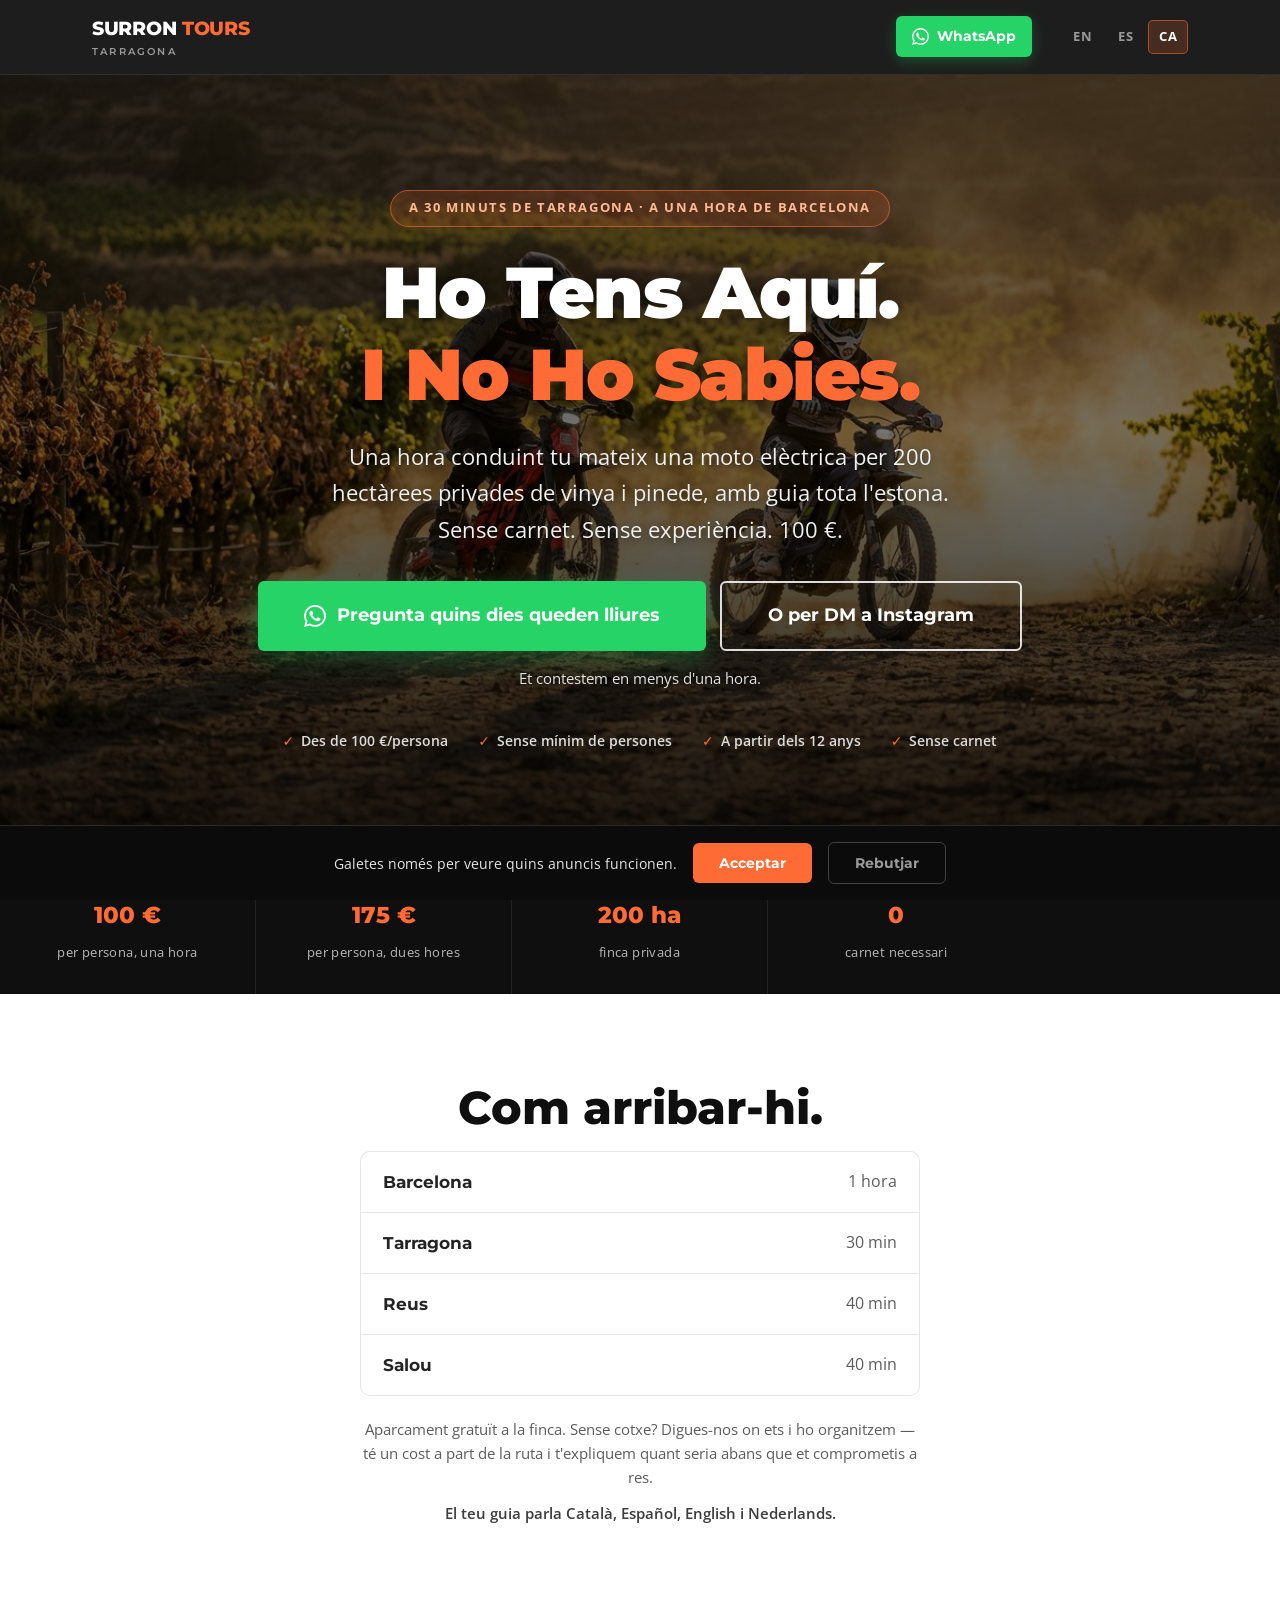
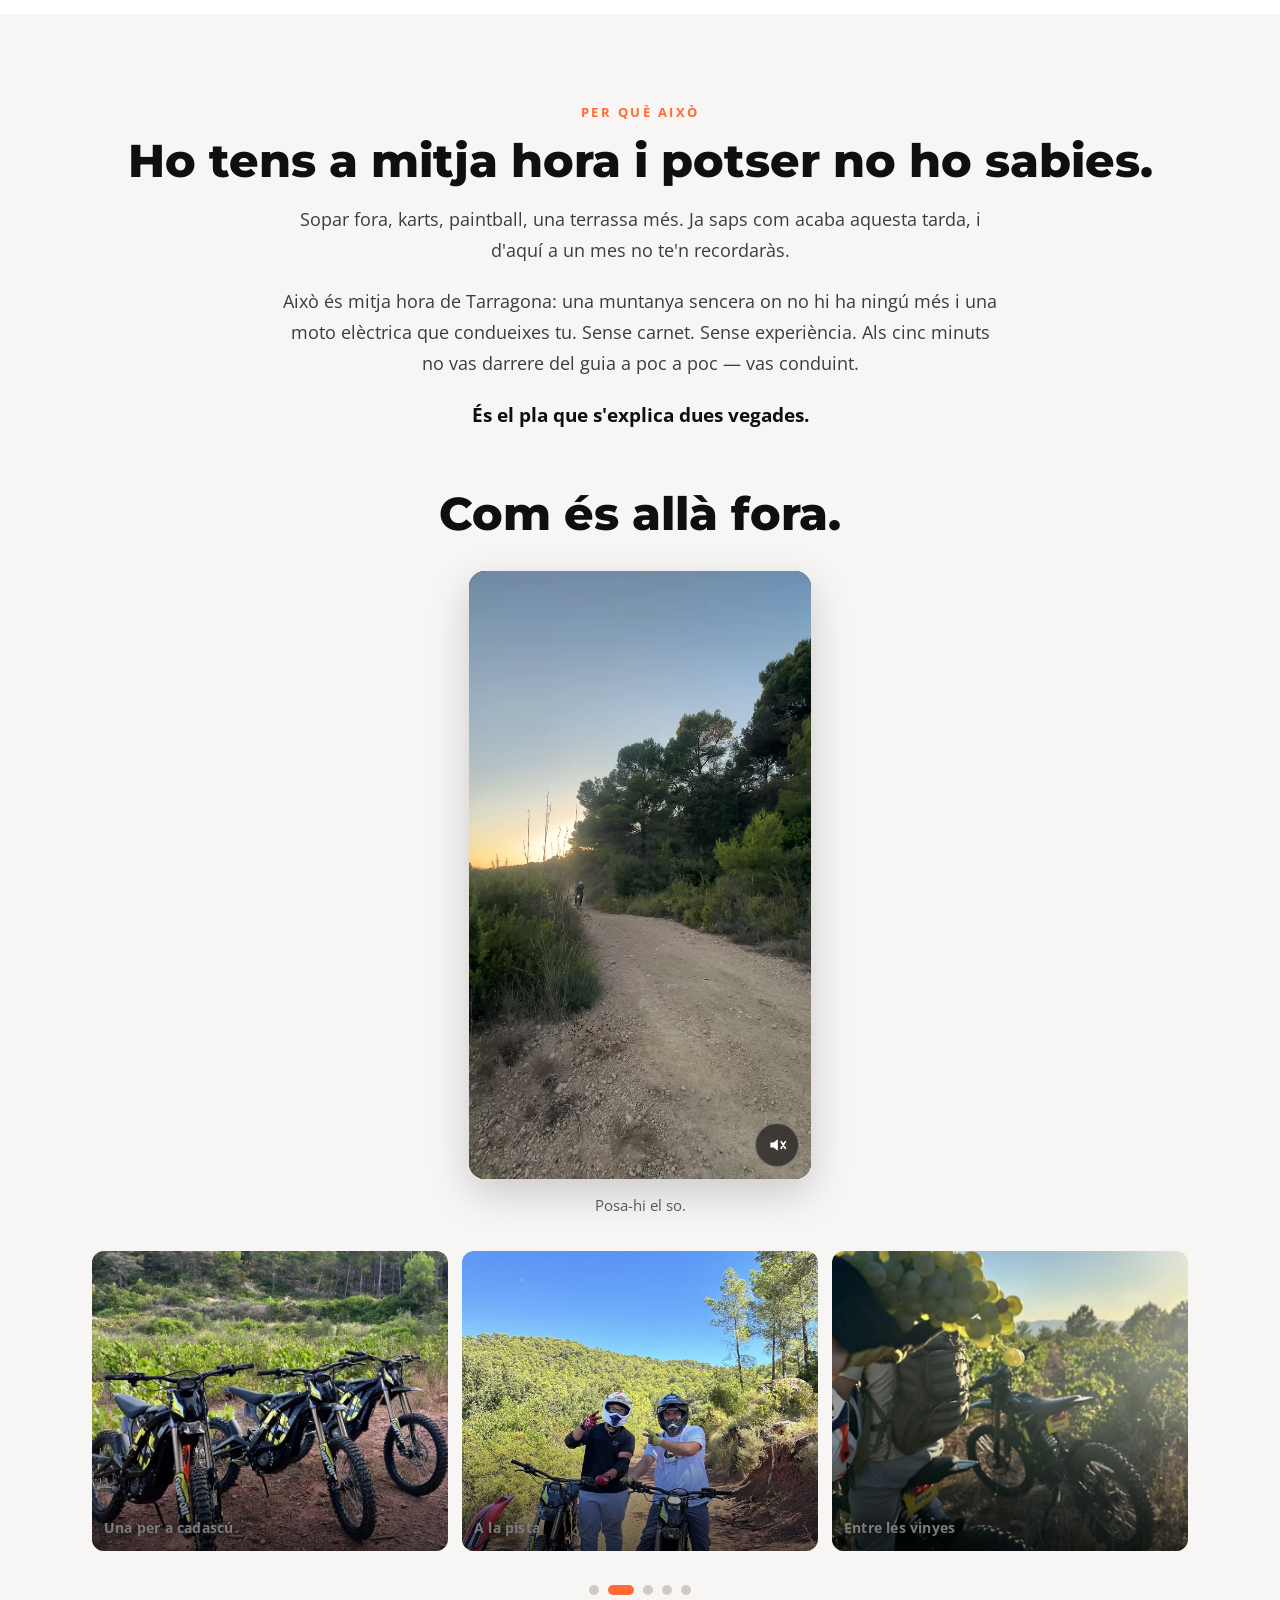
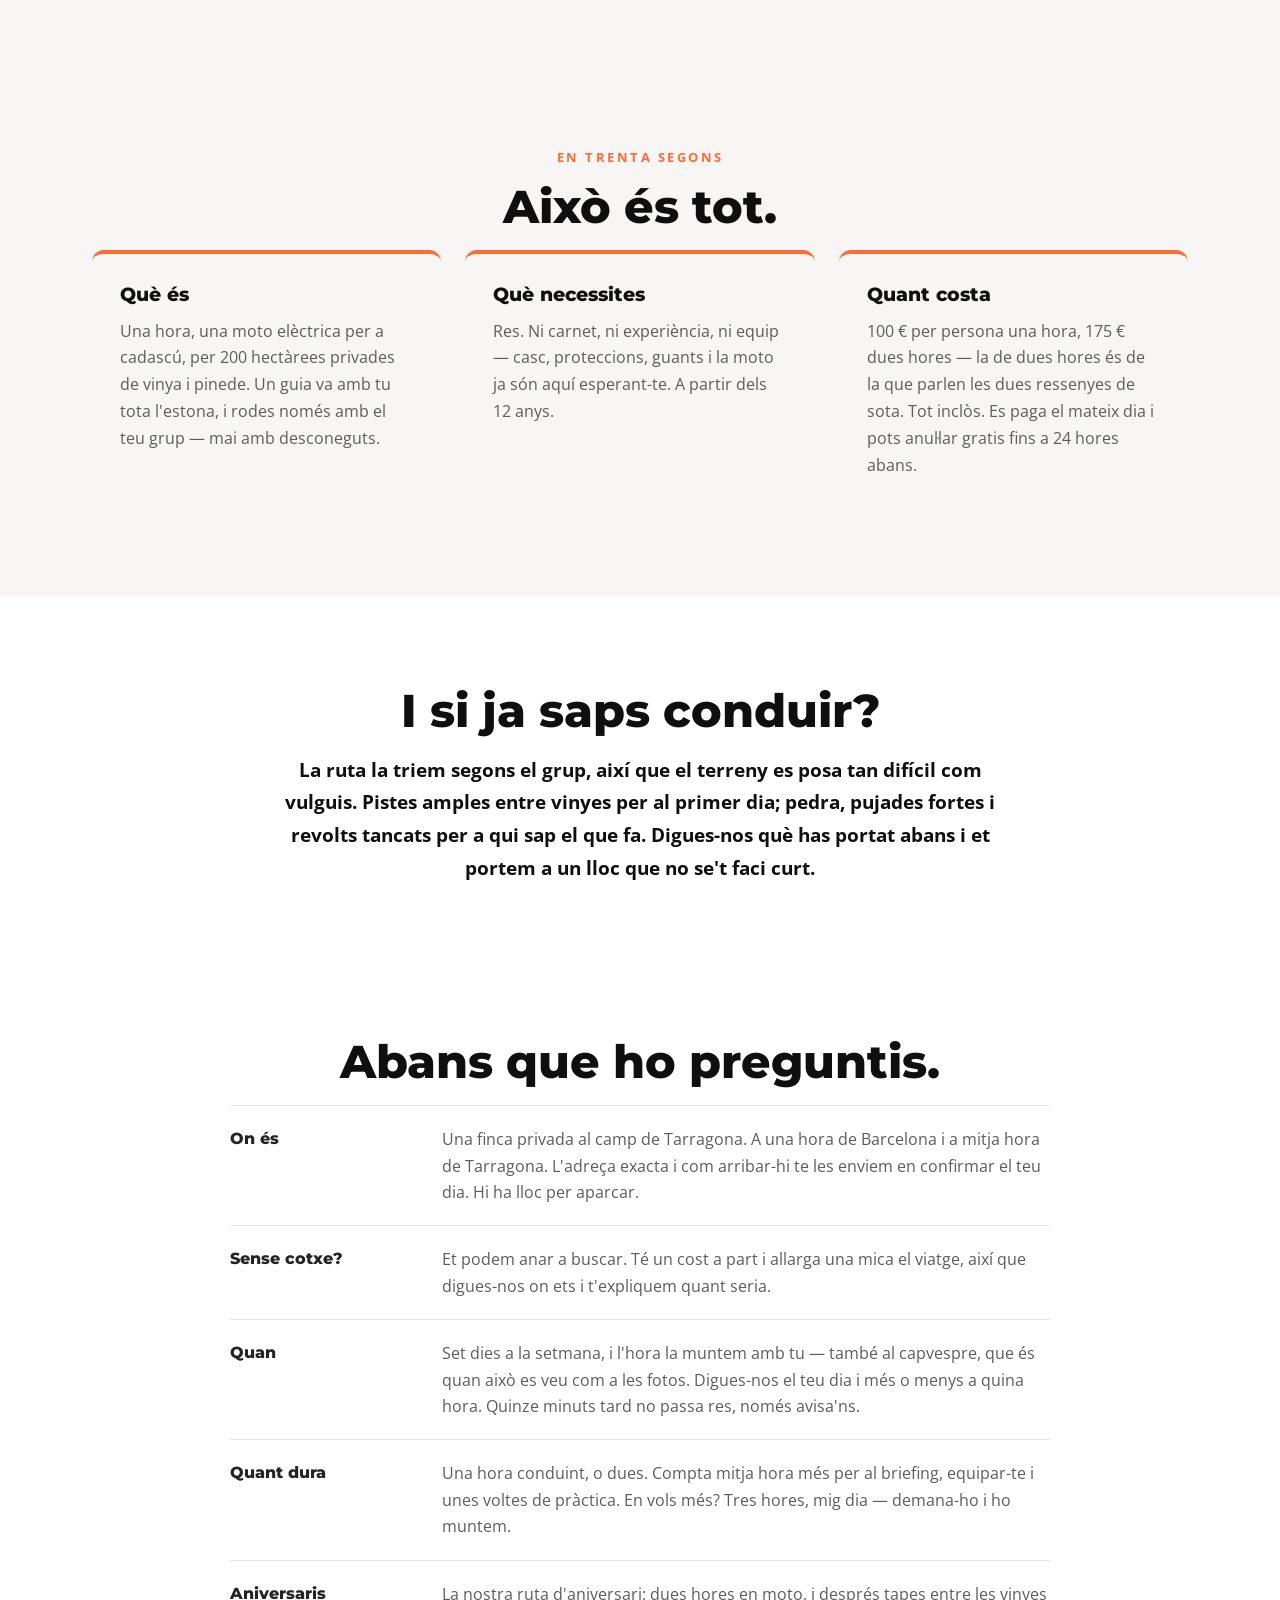
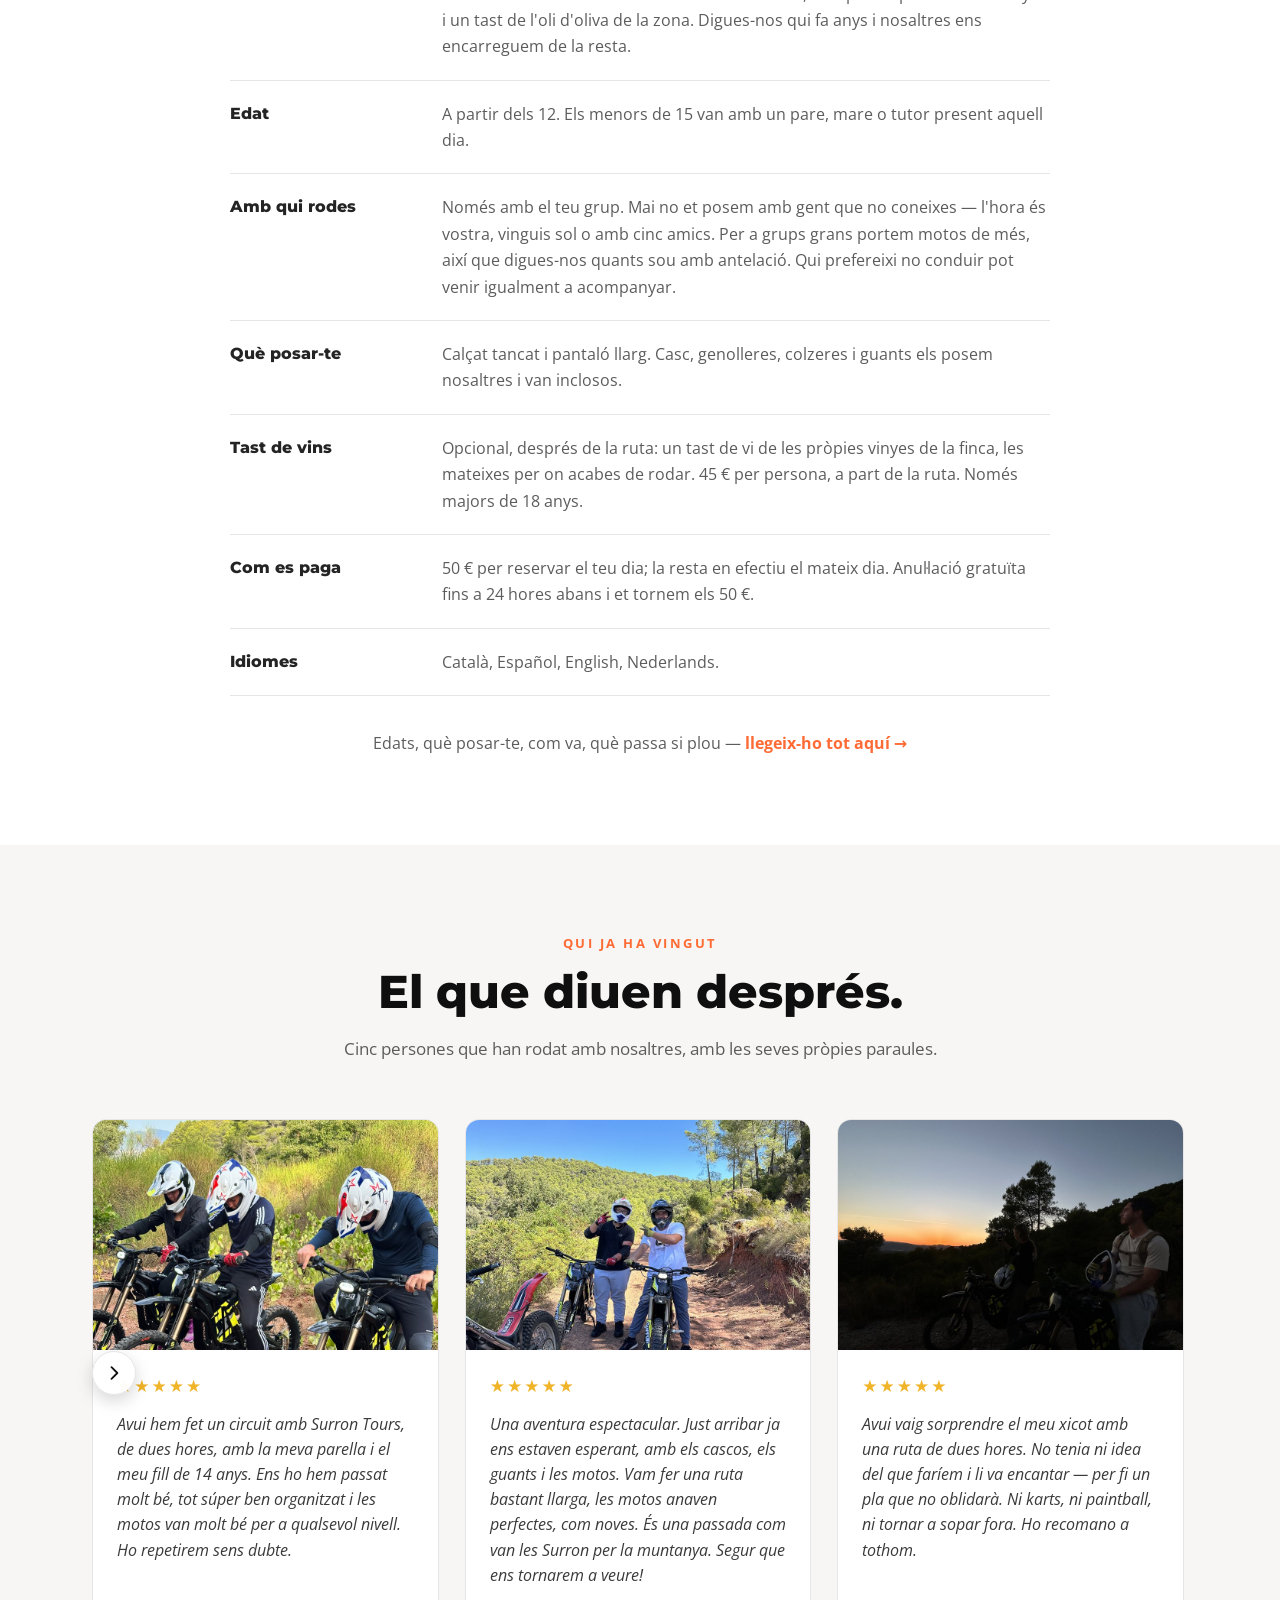
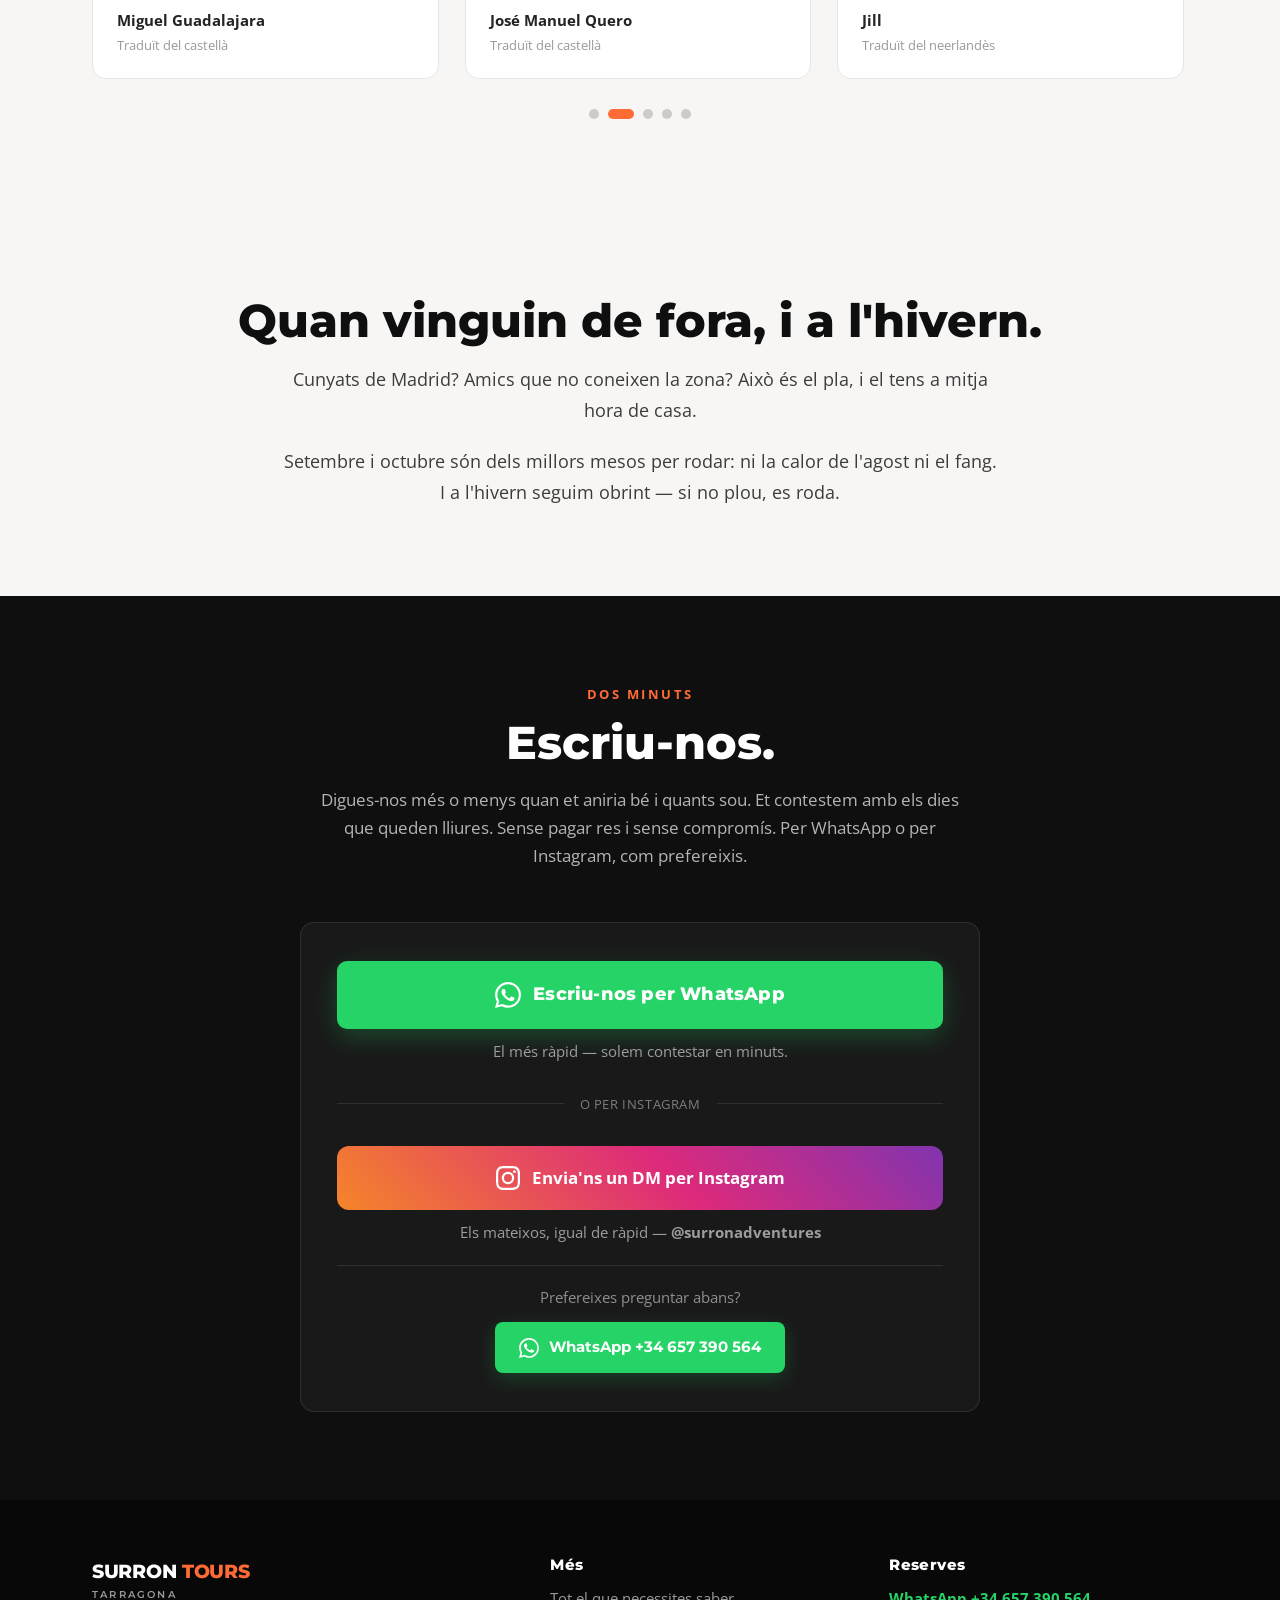
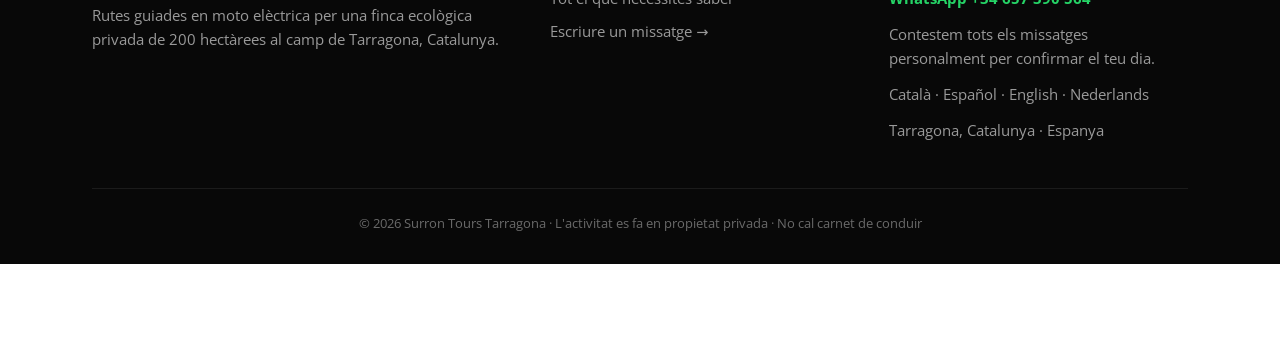
==== commit ae5ad124: "Aniversaris + rutes més llargues (CA)" ====
--- a/ca/index.html
+++ b/ca/index.html
@@ -228,7 +228,11 @@
       </div>
       <div class="prakt-rij">
         <b>Quant dura</b>
-        <span>Una hora conduint, o dues. Compta mitja hora més per al briefing, equipar-te i unes voltes de pràctica.</span>
+        <span>Una hora conduint, o dues. Compta mitja hora més per al briefing, equipar-te i unes voltes de pràctica. En vols més? Tres hores, mig dia — demana-ho i ho muntem.</span>
+      </div>
+      <div class="prakt-rij">
+        <b>Aniversaris</b>
+        <span>La nostra ruta d'aniversari: dues hores en moto, i després tapes entre les vinyes i un tast de l'oli d'oliva de la zona. Digues-nos qui fa anys i nosaltres ens encarreguem de la resta.</span>
       </div>
       <div class="prakt-rij">
         <b>Edat</b>
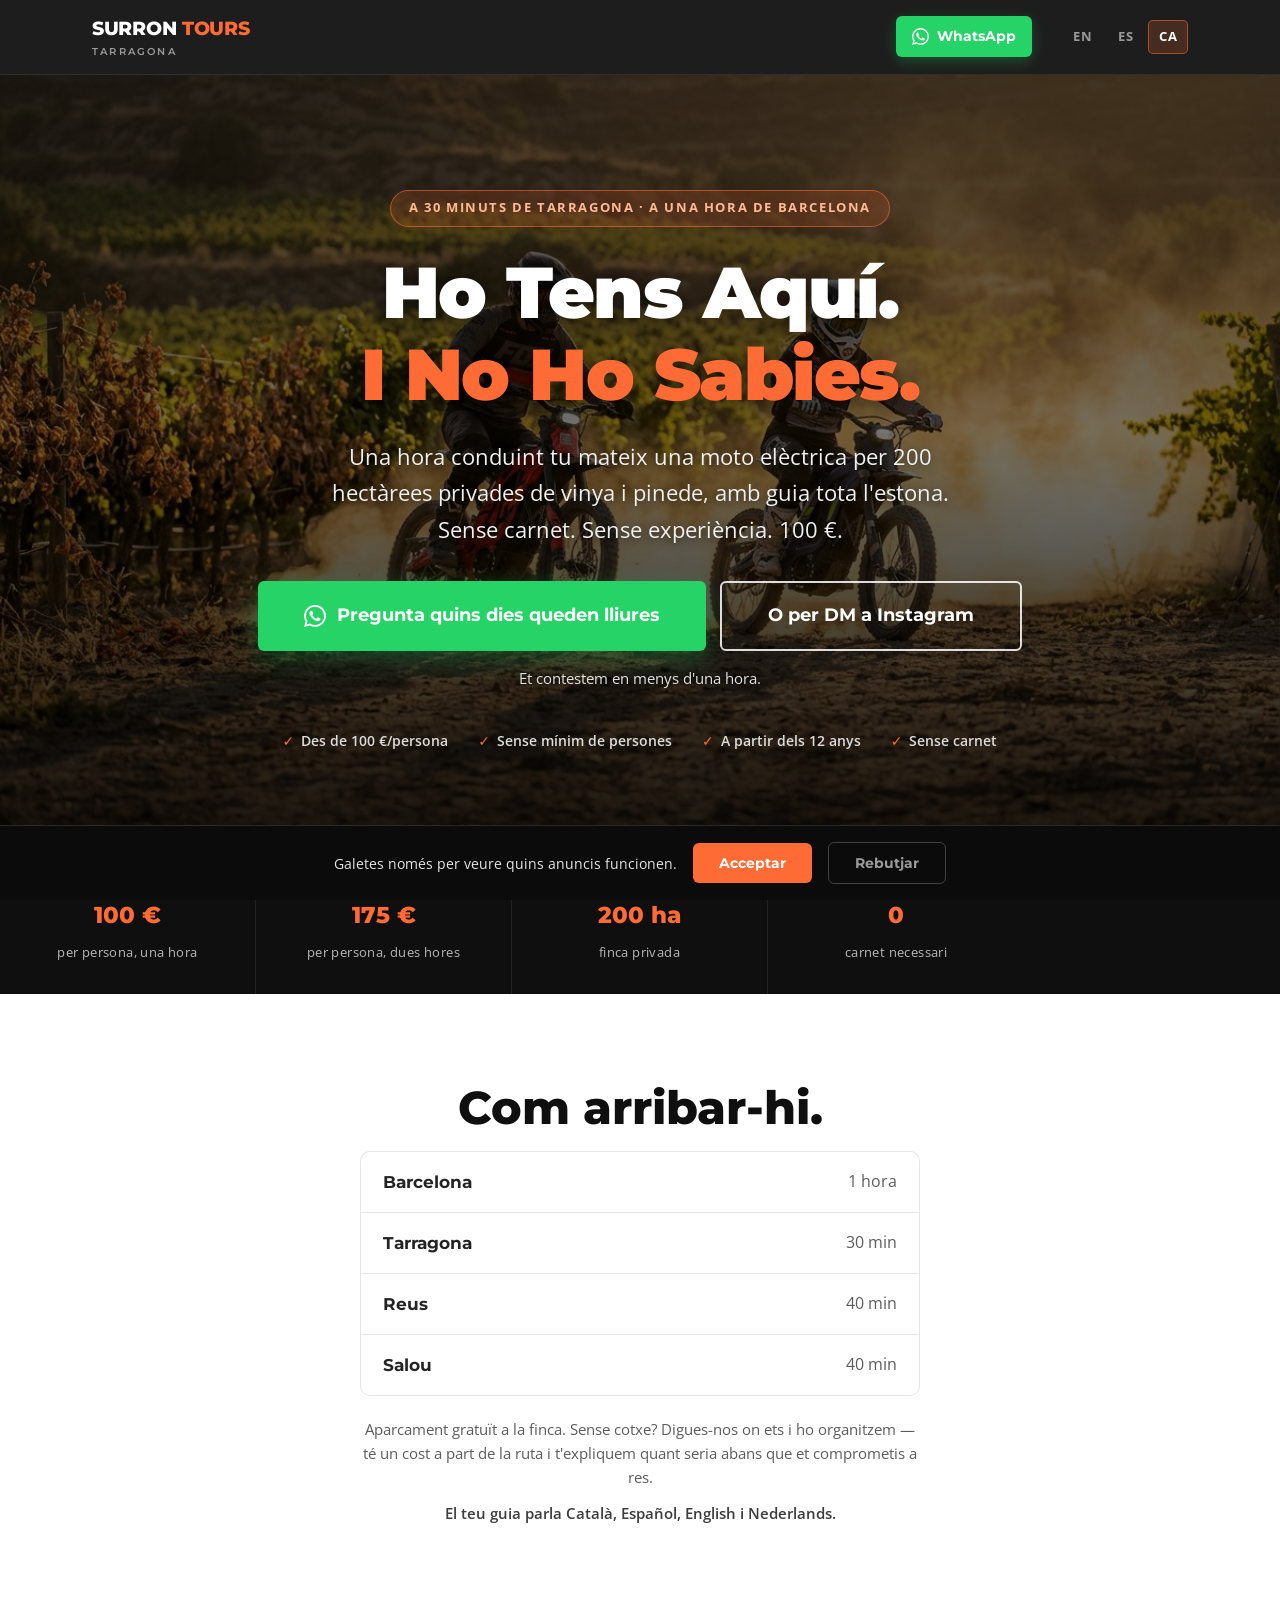
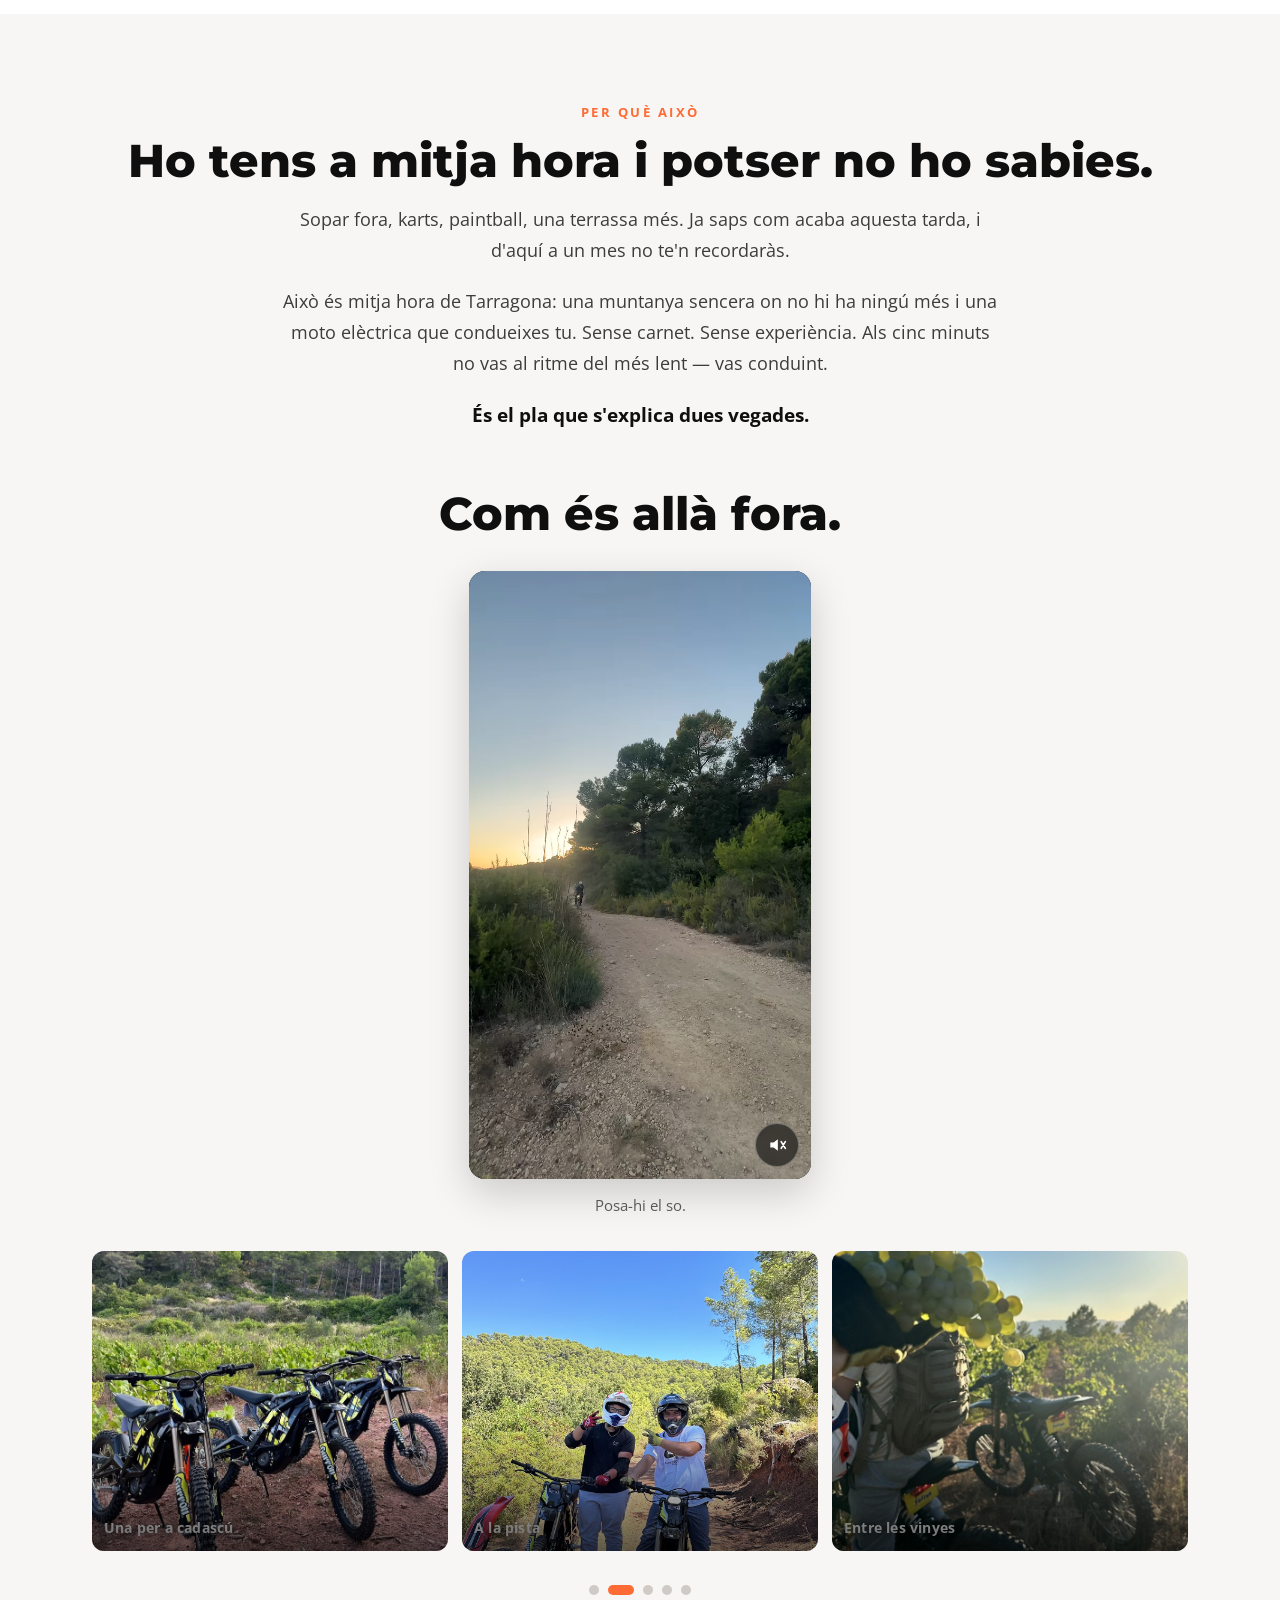
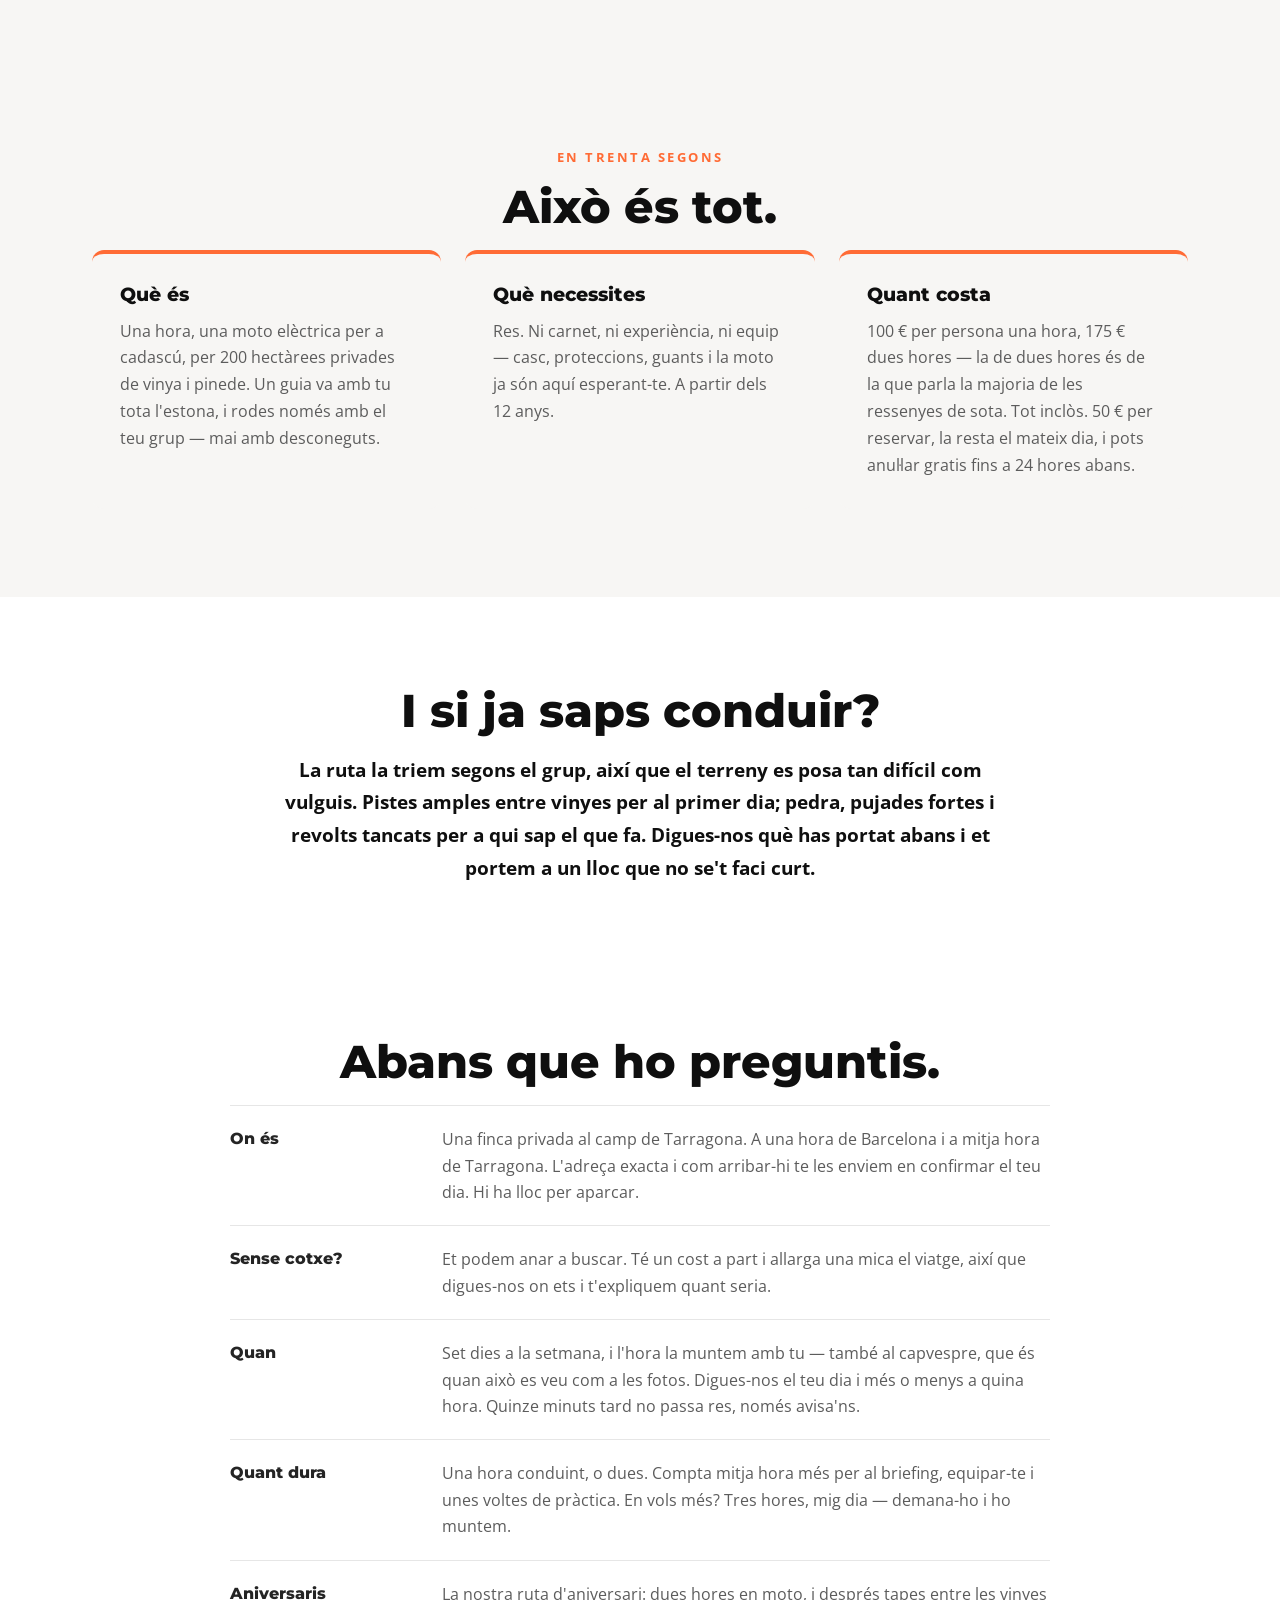
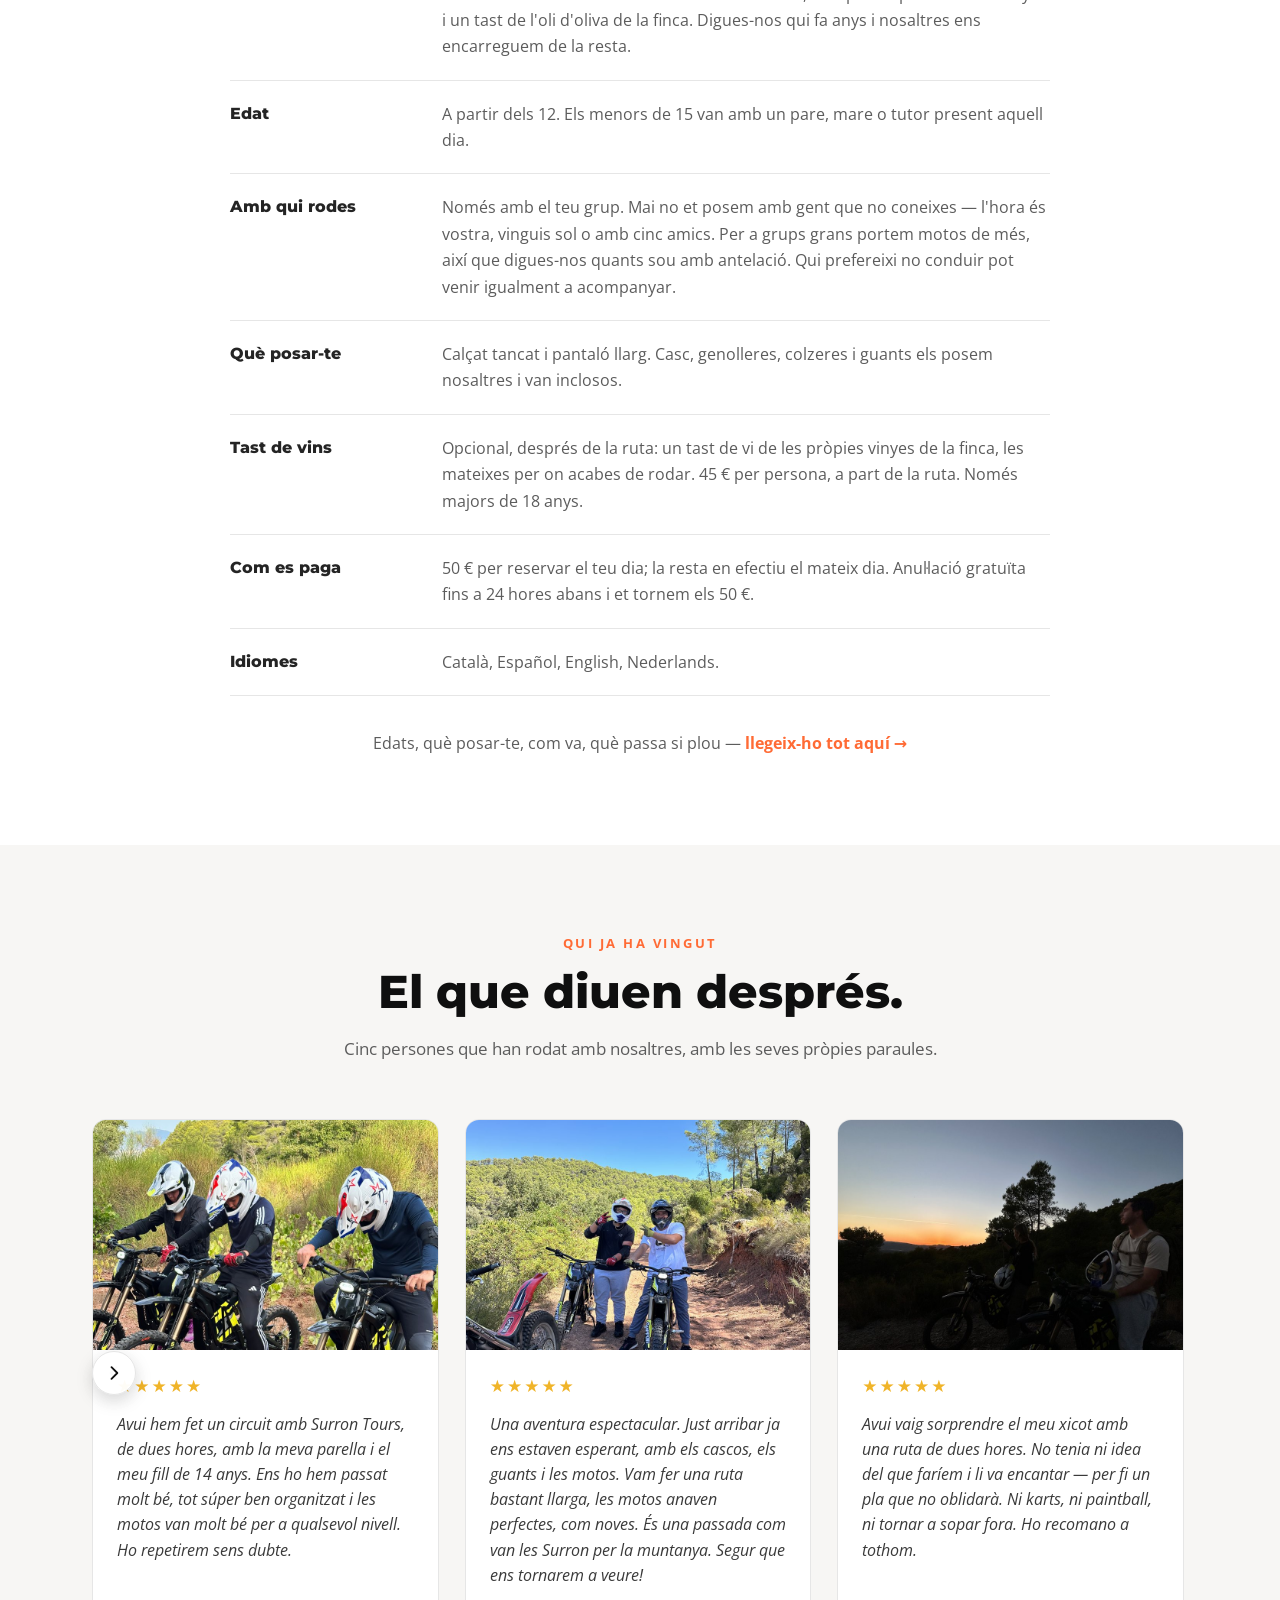
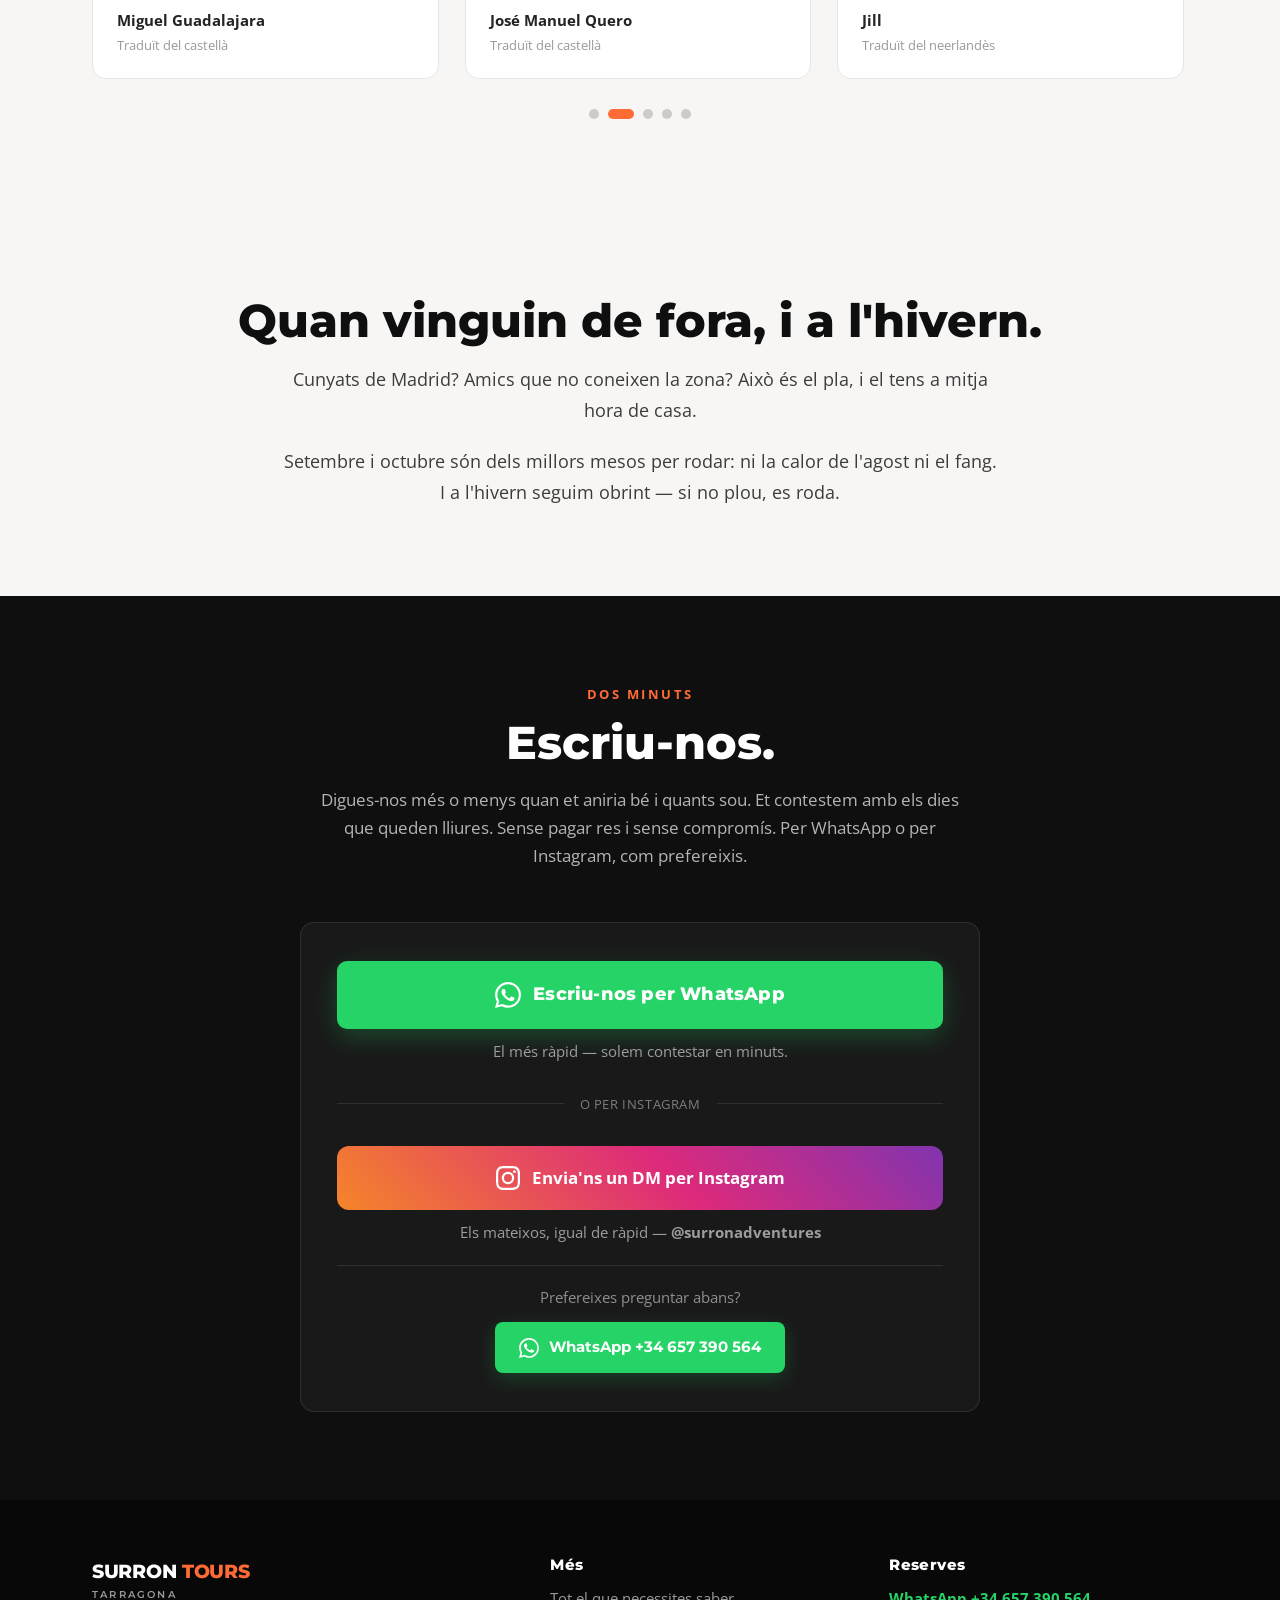
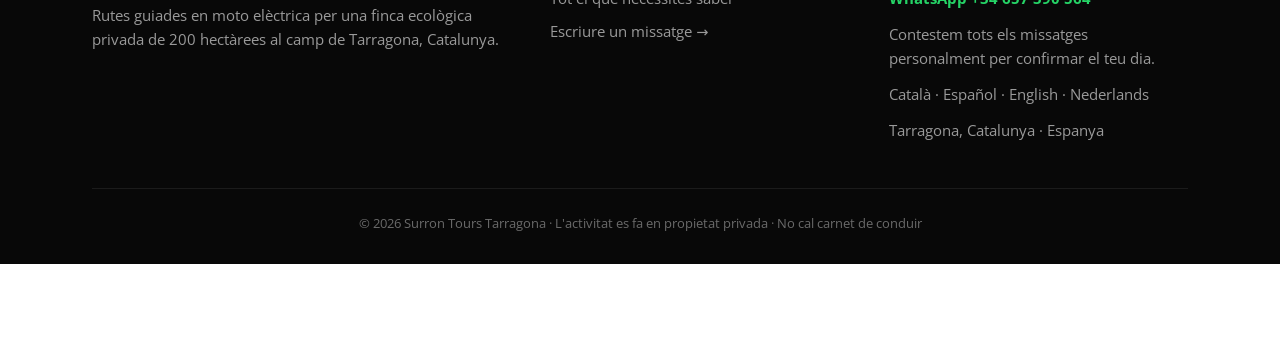
==== commit 905f9d76: "Tempo-tekst, oli de la finca (CA)" ====
--- a/ca/index.html
+++ b/ca/index.html
@@ -118,7 +118,7 @@
     <h2 class="section-title">Ho tens a mitja hora i potser no ho sabies.</h2>
     <div class="pitch-tekst">
       <p>Sopar fora, karts, paintball, una terrassa més. Ja saps com acaba aquesta tarda, i d'aquí a un mes no te'n recordaràs.</p>
-      <p>Això és mitja hora de Tarragona: una muntanya sencera on no hi ha ningú més i una moto elèctrica que condueixes tu. Sense carnet. Sense experiència. Als cinc minuts no vas darrere del guia a poc a poc — vas conduint.</p>
+      <p>Això és mitja hora de Tarragona: una muntanya sencera on no hi ha ningú més i una moto elèctrica que condueixes tu. Sense carnet. Sense experiència. Als cinc minuts no vas al ritme del més lent — vas conduint.</p>
       <p>És el pla que s'explica dues vegades.</p>
     </div>
   </div>
@@ -196,7 +196,7 @@
       </div>
       <div class="kort-card">
         <h3>Quant costa</h3>
-        <p>100 € per persona una hora, 175 € dues hores — la de dues hores és de la que parlen les dues ressenyes de sota. Tot inclòs. Es paga el mateix dia i pots anul·lar gratis fins a 24 hores abans.</p>
+        <p>100 € per persona una hora, 175 € dues hores — la de dues hores és de la que parla la majoria de les ressenyes de sota. Tot inclòs. 50 € per reservar, la resta el mateix dia, i pots anul·lar gratis fins a 24 hores abans.</p>
       </div>
     </div>
   </div>
@@ -232,7 +232,7 @@
       </div>
       <div class="prakt-rij">
         <b>Aniversaris</b>
-        <span>La nostra ruta d'aniversari: dues hores en moto, i després tapes entre les vinyes i un tast de l'oli d'oliva de la zona. Digues-nos qui fa anys i nosaltres ens encarreguem de la resta.</span>
+        <span>La nostra ruta d'aniversari: dues hores en moto, i després tapes entre les vinyes i un tast de l'oli d'oliva de la finca. Digues-nos qui fa anys i nosaltres ens encarreguem de la resta.</span>
       </div>
       <div class="prakt-rij">
         <b>Edat</b>
